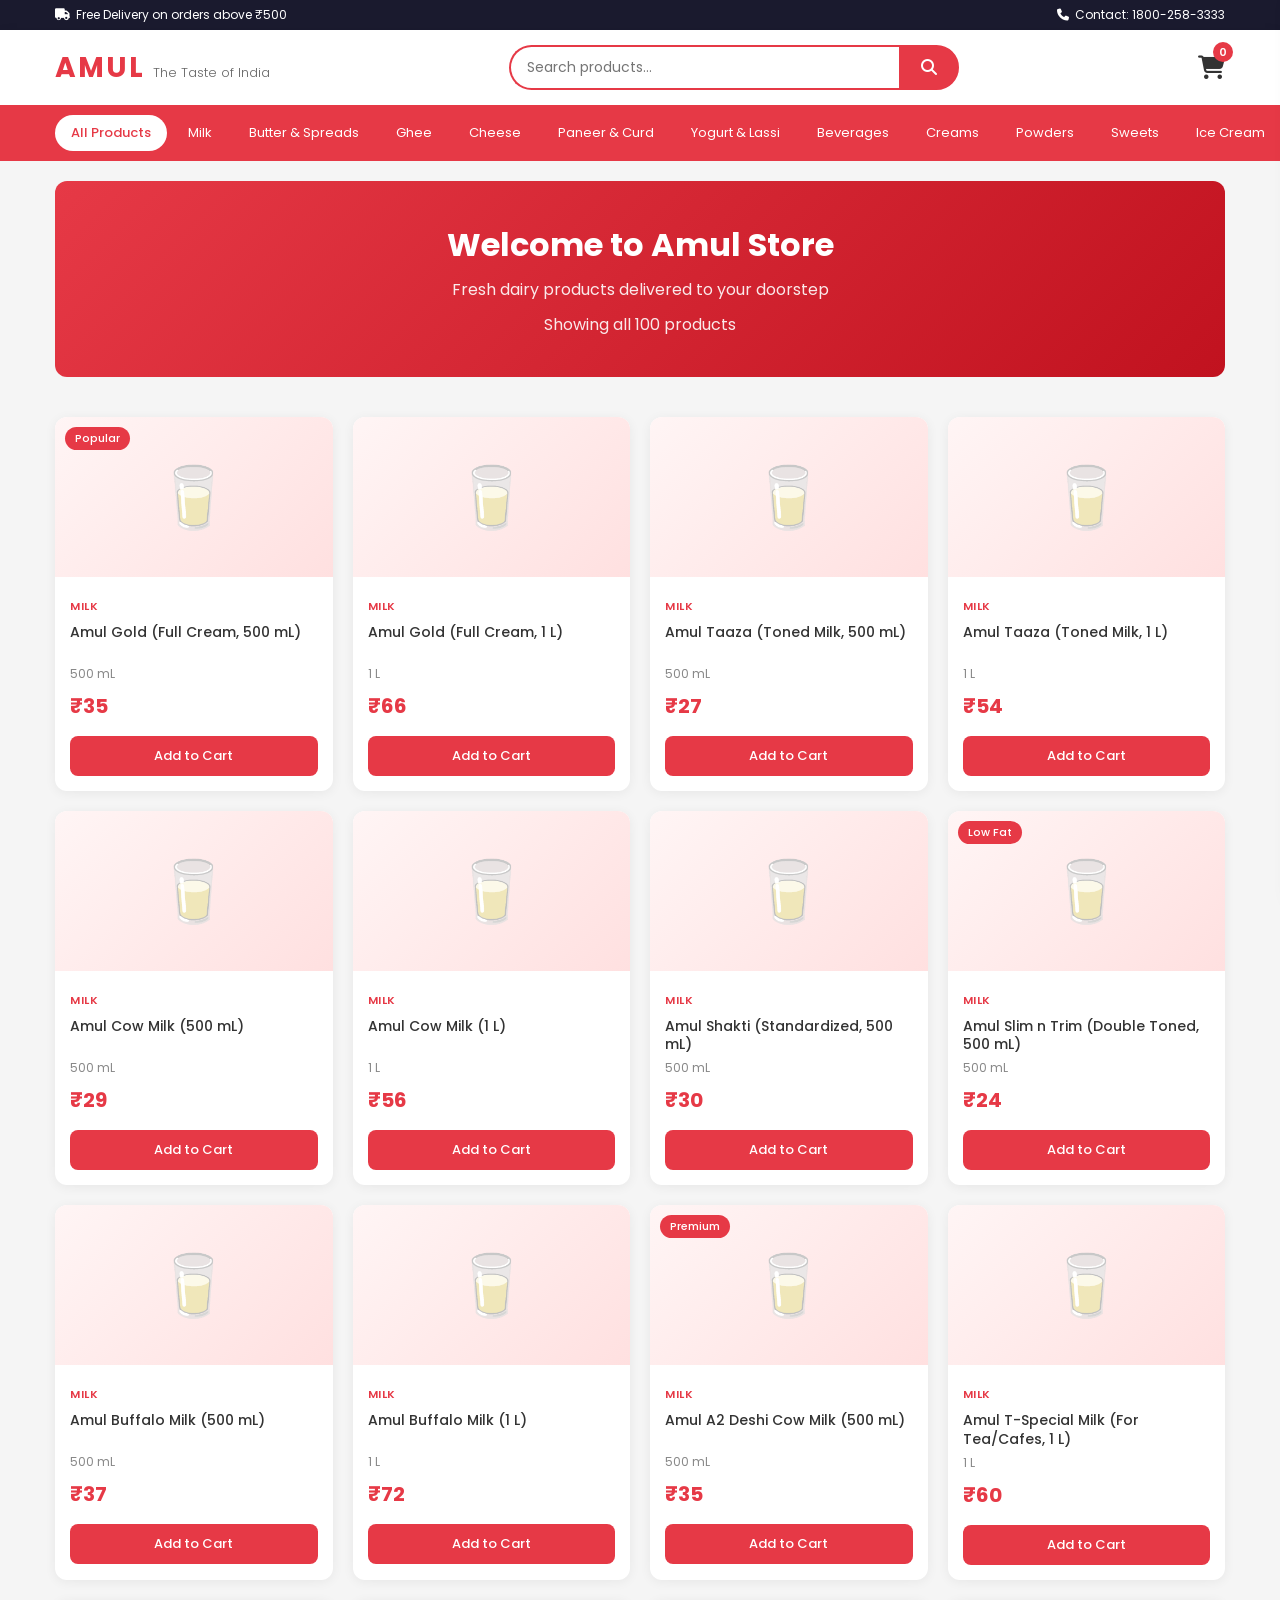
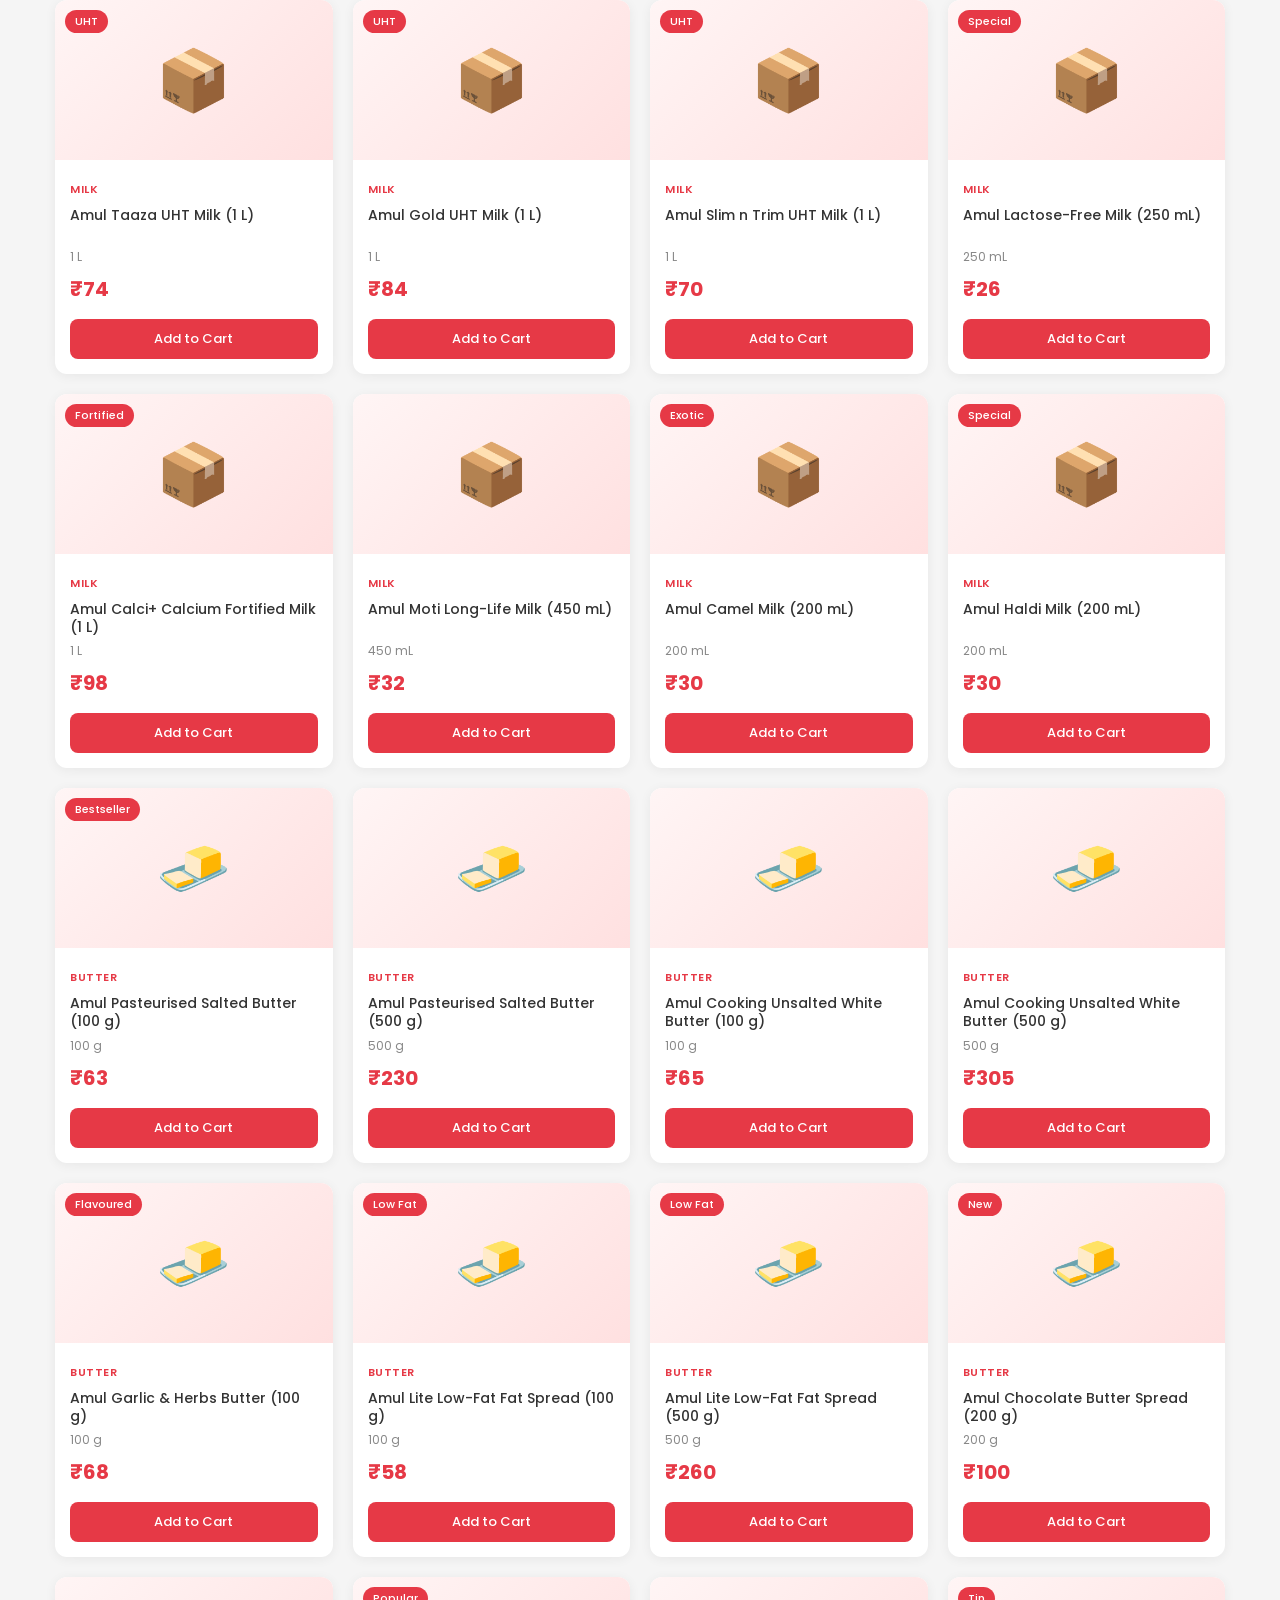
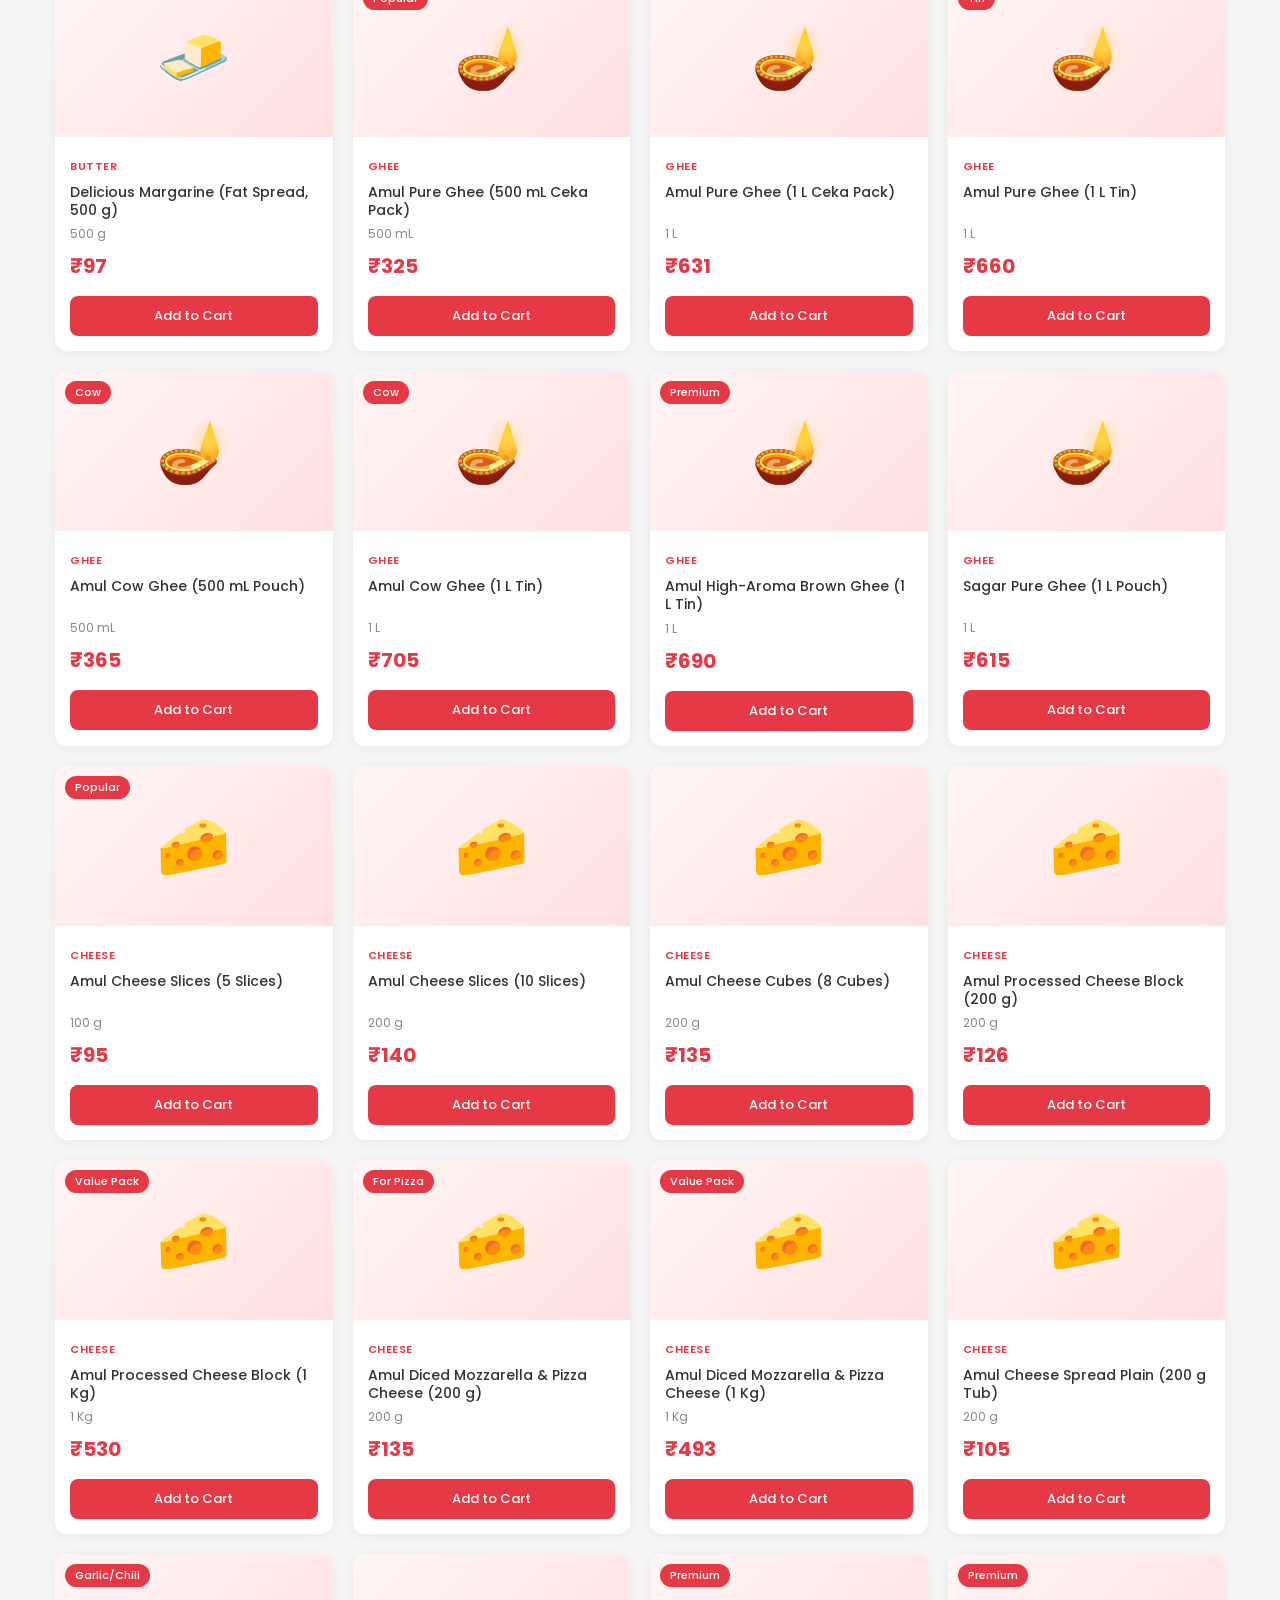
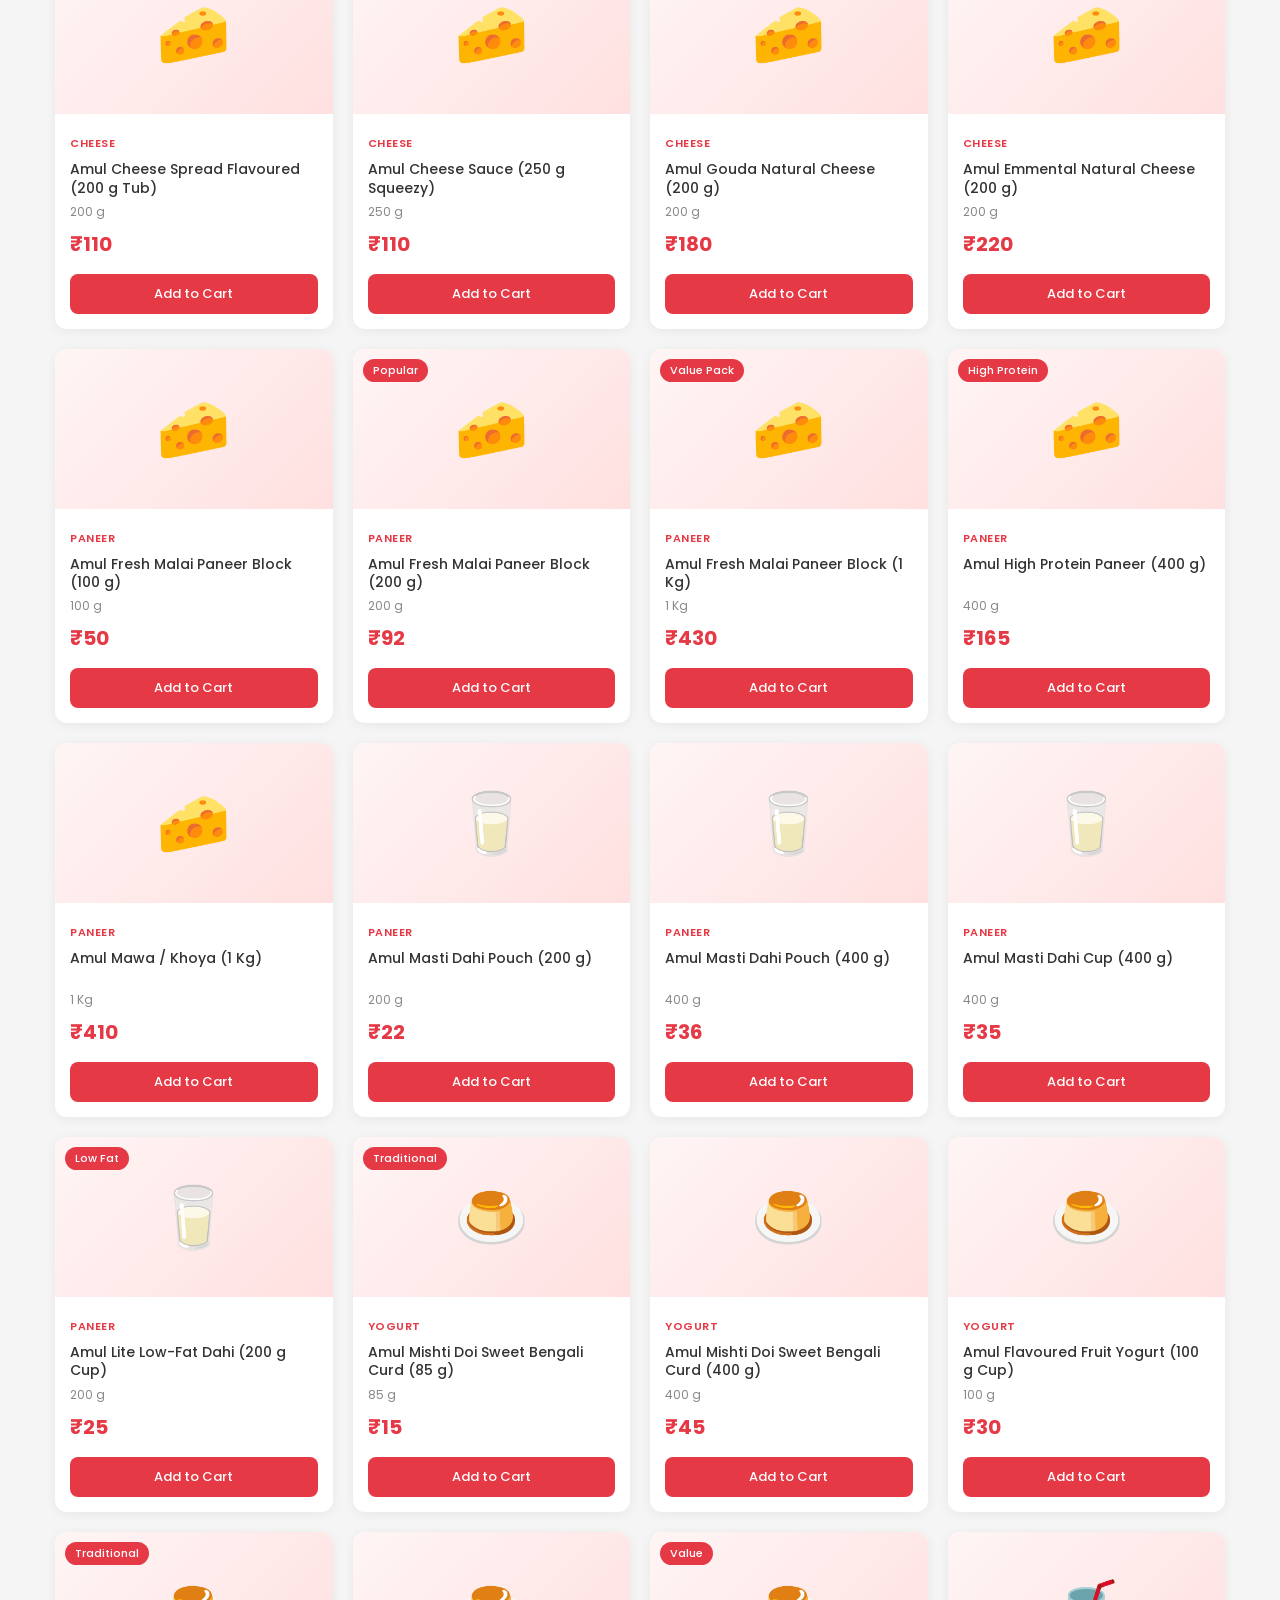
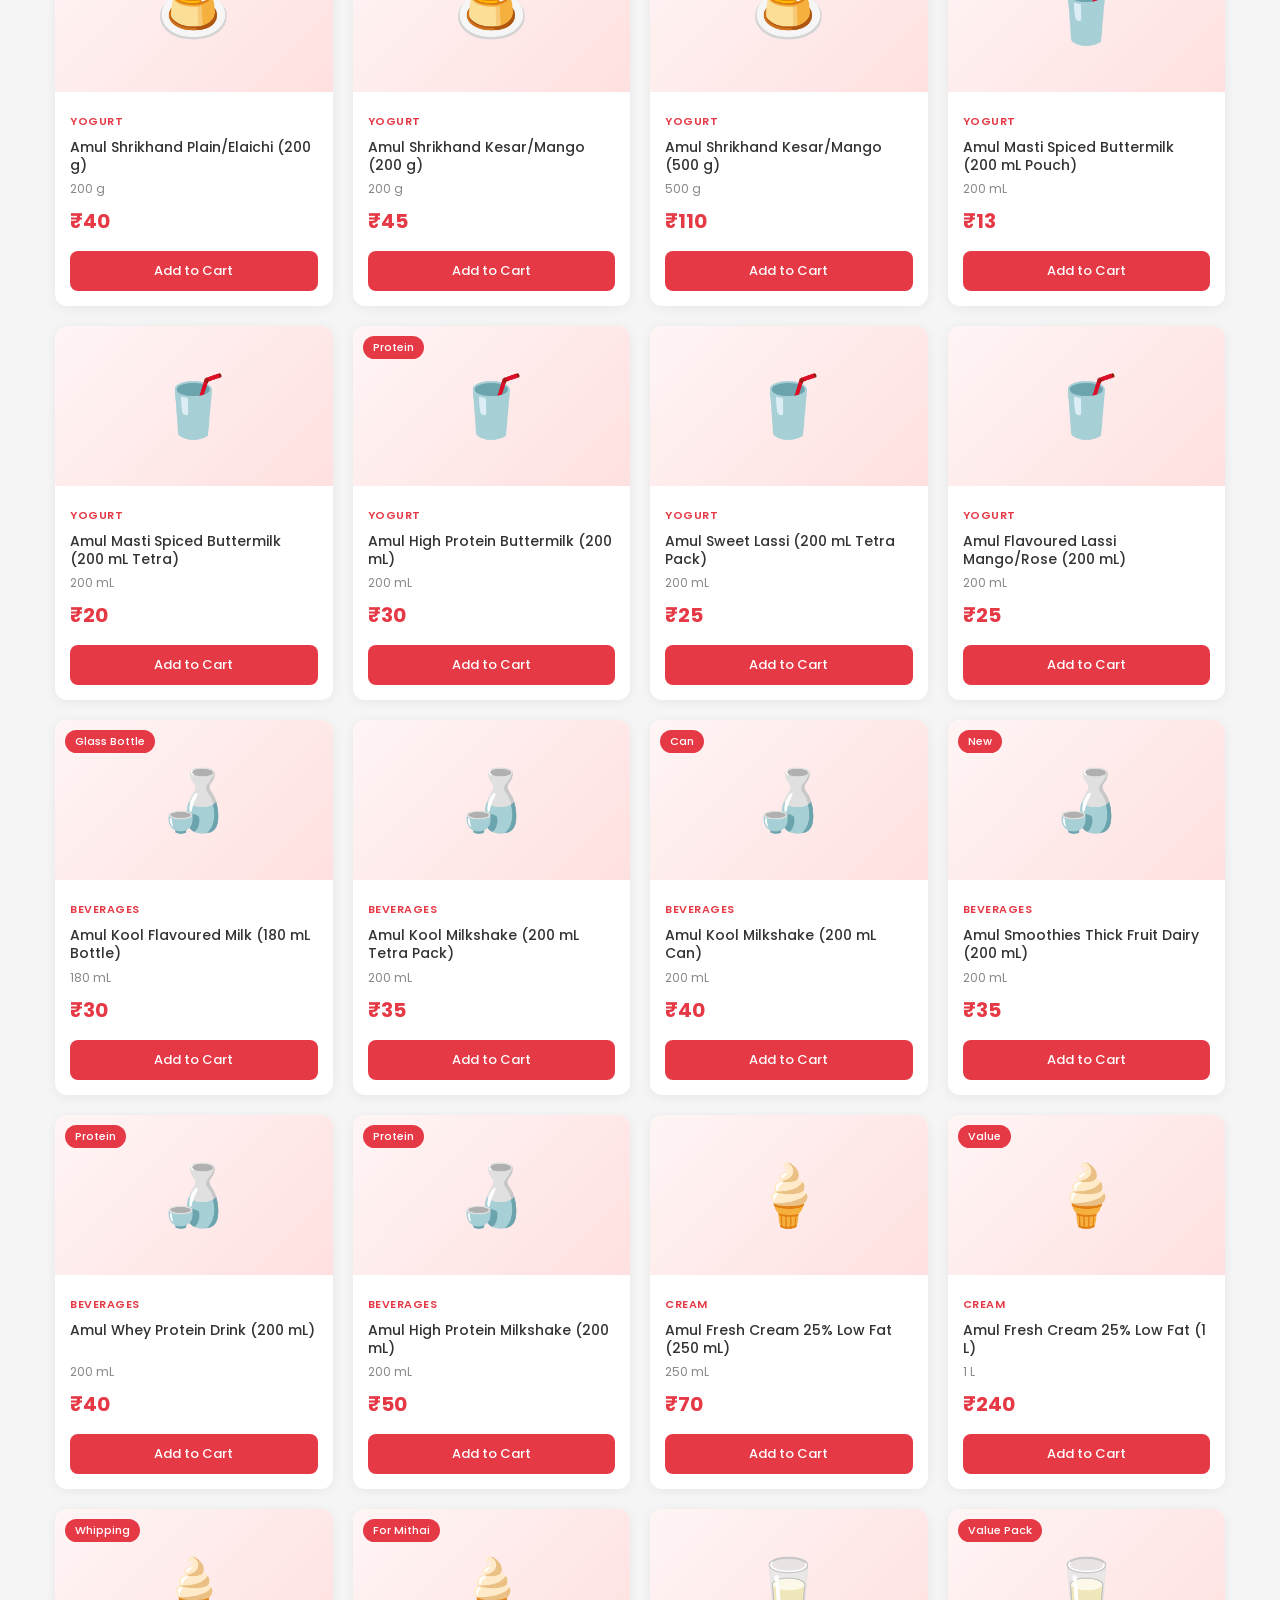
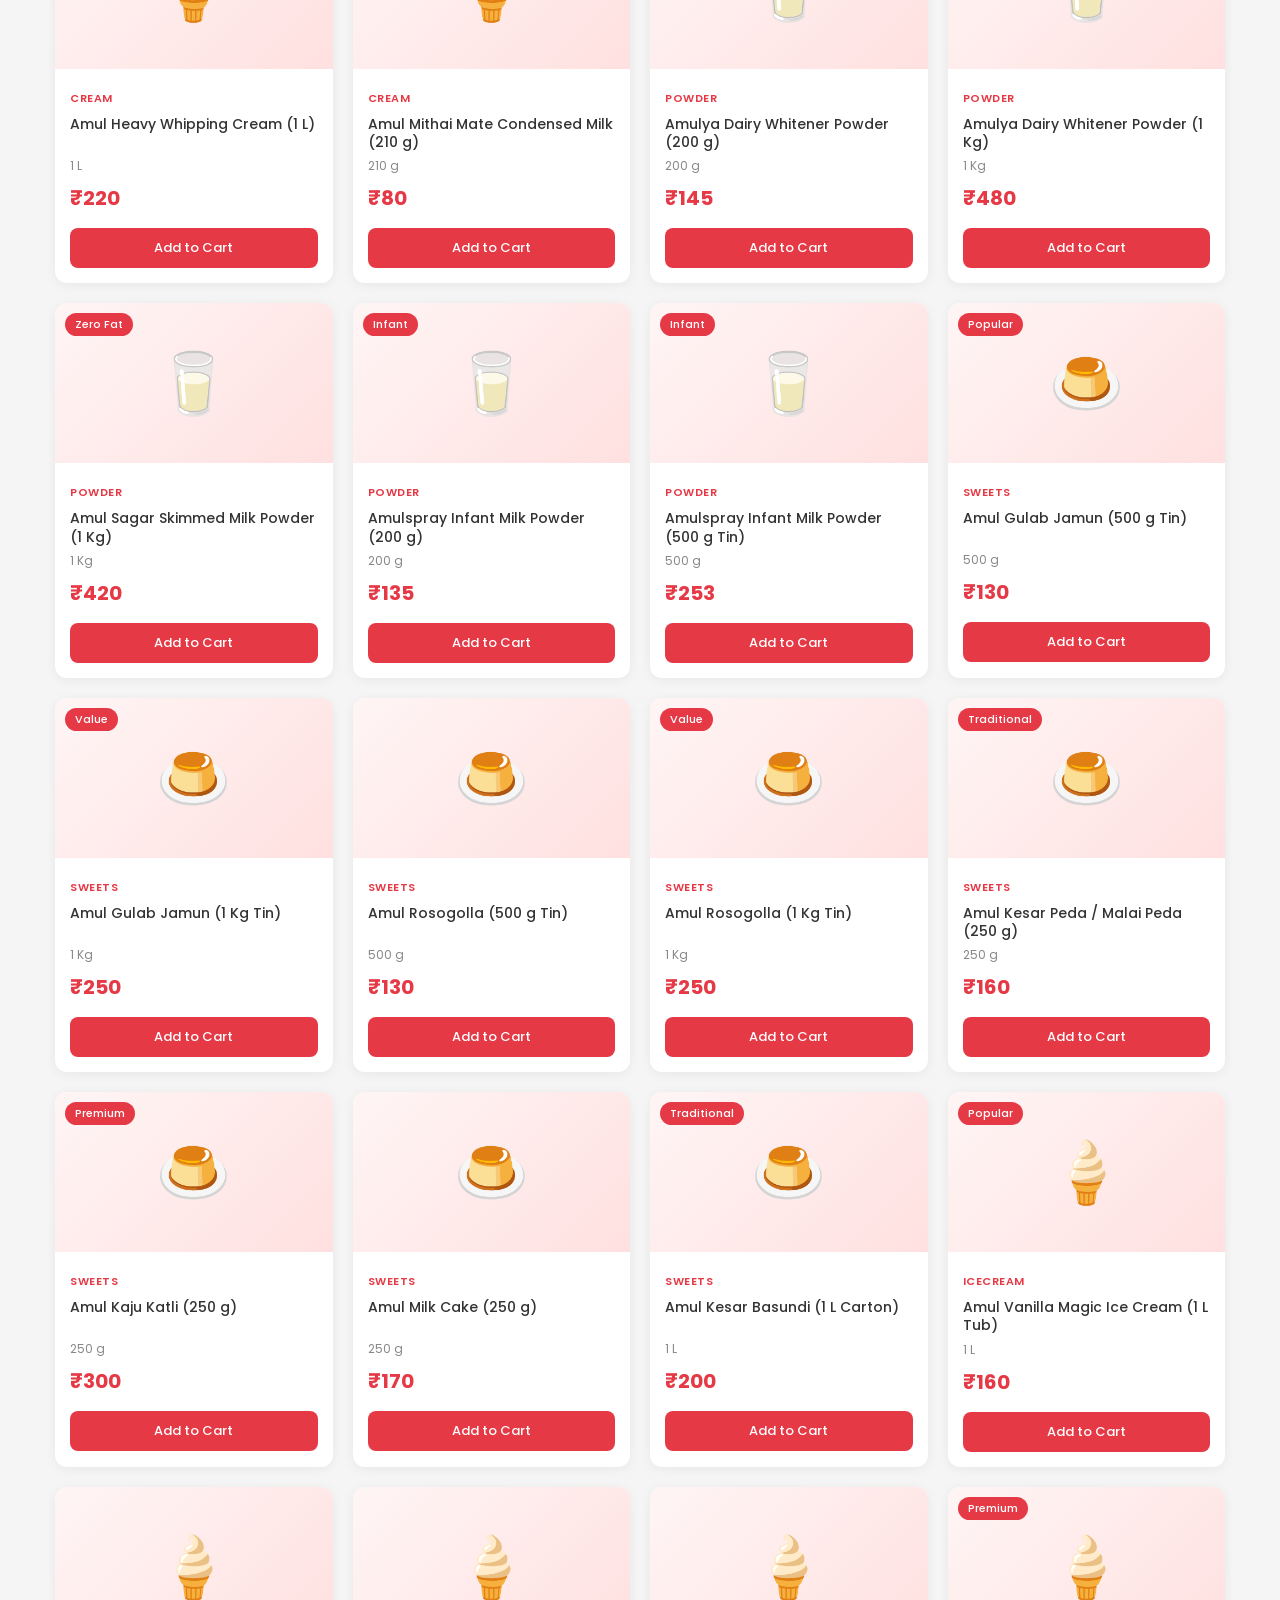
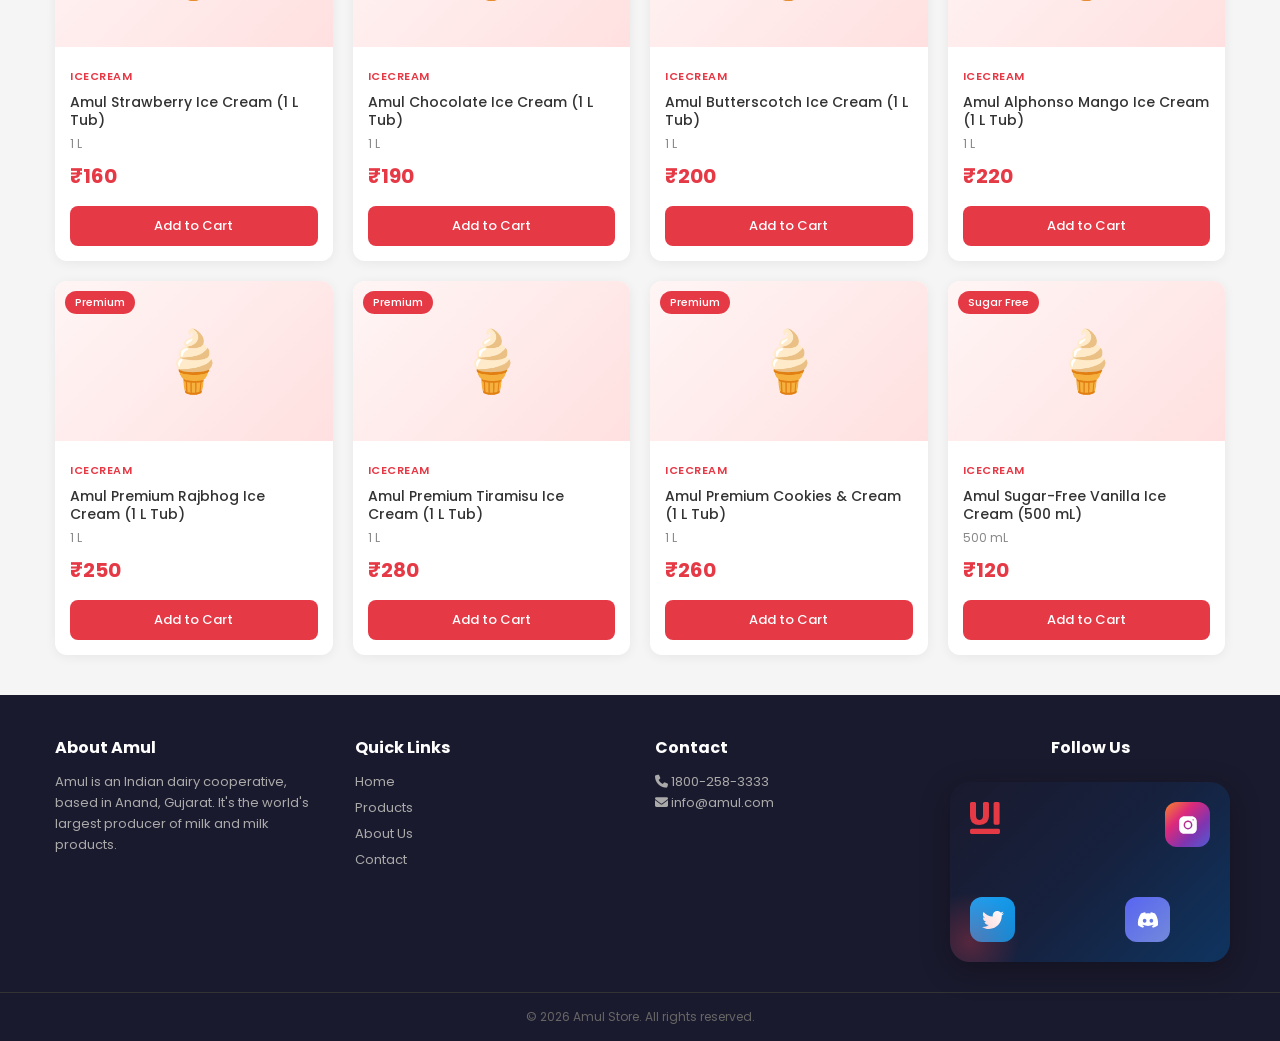
==== index.html @ ab51a496 "Amul Dairy Shop - Full e-commerce website with 100+ products, checkout, payment & animated social ca" ====
<!DOCTYPE html>
<html lang="en">
<head>
    <meta charset="UTF-8">
    <meta name="viewport" content="width=device-width, initial-scale=1.0">
    <title>Amul Store - All Products</title>
    <link rel="stylesheet" href="styles.css">
    <link href="https://fonts.googleapis.com/css2?family=Poppins:wght@300;400;500;600;700&display=swap" rel="stylesheet">
    <link rel="stylesheet" href="https://cdnjs.cloudflare.com/ajax/libs/font-awesome/6.4.0/css/all.min.css">
</head>
<body>

<header class="header">
    <div class="header-top">
        <div class="container header-top-inner">
            <span><i class="fas fa-truck"></i> Free Delivery on orders above ₹500</span>
            <span><i class="fas fa-phone"></i> Contact: 1800-258-3333</span>
        </div>
    </div>
    <div class="header-main">
        <div class="container header-main-inner">
            <div class="logo">
                <h1><span class="amul-logo">AMUL</span> <span class="tagline">The Taste of India</span></h1>
            </div>
            <div class="search-bar">
                <input type="text" id="searchInput" placeholder="Search products...">
                <button id="searchBtn"><i class="fas fa-search"></i></button>
            </div>
            <div class="cart-icon" id="cartIcon">
                <i class="fas fa-shopping-cart"></i>
                <span class="cart-count" id="cartCount">0</span>
            </div>
        </div>
    </div>
    <nav class="nav-bar">
        <div class="container nav-inner">
            <button class="nav-link active" data-category="all">All Products</button>
            <button class="nav-link" data-category="milk">Milk</button>
            <button class="nav-link" data-category="butter">Butter & Spreads</button>
            <button class="nav-link" data-category="ghee">Ghee</button>
            <button class="nav-link" data-category="cheese">Cheese</button>
            <button class="nav-link" data-category="paneer">Paneer & Curd</button>
            <button class="nav-link" data-category="yogurt">Yogurt & Lassi</button>
            <button class="nav-link" data-category="beverages">Beverages</button>
            <button class="nav-link" data-category="cream">Creams</button>
            <button class="nav-link" data-category="powder">Powders</button>
            <button class="nav-link" data-category="sweets">Sweets</button>
            <button class="nav-link" data-category="icecream">Ice Cream</button>
        </div>
    </nav>
</header>

<main class="container">
    <div class="hero-banner">
        <h2>Welcome to Amul Store</h2>
        <p>Fresh dairy products delivered to your doorstep</p>
        <p class="product-total" id="productTotal">Showing all products</p>
    </div>

    <div class="products-grid" id="productsGrid">
        <!-- Products will be injected by JS -->
    </div>
</main>

<!-- Cart Sidebar -->
<div class="cart-overlay" id="cartOverlay"></div>
<div class="cart-sidebar" id="cartSidebar">
    <div class="cart-header">
        <h3><i class="fas fa-shopping-cart"></i> Your Cart</h3>
        <button class="cart-close" id="cartClose"><i class="fas fa-times"></i></button>
    </div>
    <div class="cart-items" id="cartItems">
        <p class="empty-cart">Your cart is empty</p>
    </div>
    <div class="cart-footer" id="cartFooter">
        <div class="cart-total">
            <span>Total:</span>
            <span id="cartTotal">₹0</span>
        </div>
        <button class="checkout-btn">Proceed to Checkout</button>
    </div>
</div>

<!-- Product Modal -->
<div class="modal-overlay" id="modalOverlay">
    <div class="modal" id="productModal">
        <button class="modal-close" id="modalClose"><i class="fas fa-times"></i></button>
        <div class="modal-body">
            <div class="modal-image" id="modalImage"></div>
            <div class="modal-details">
                <span class="modal-category" id="modalCategory"></span>
                <h2 id="modalName"></h2>
                <p class="modal-size" id="modalSize"></p>
                <p class="modal-price" id="modalPrice"></p>
                <div class="quantity-control">
                    <button id="modalMinus">-</button>
                    <span id="modalQty">1</span>
                    <button id="modalPlus">+</button>
                </div>
                <button class="add-to-cart-btn" id="modalAddCart">Add to Cart</button>
            </div>
        </div>
    </div>
</div>

<footer class="footer">
    <div class="container footer-inner">
        <div class="footer-col">
            <h3>About Amul</h3>
            <p>Amul is an Indian dairy cooperative, based in Anand, Gujarat. It's the world's largest producer of milk and milk products.</p>
        </div>
        <div class="footer-col">
            <h3>Quick Links</h3>
            <a href="#">Home</a>
            <a href="#">Products</a>
            <a href="#">About Us</a>
            <a href="#">Contact</a>
        </div>
        <div class="footer-col">
            <h3>Contact</h3>
            <p><i class="fas fa-phone"></i> 1800-258-3333</p>
            <p><i class="fas fa-envelope"></i> info@amul.com</p>
        </div>
        <div class="footer-col footer-social">
            <h3>Follow Us</h3>
            <div class="card">
                <div class="background"></div>
                <div class="logo">
                    <svg xmlns="http://www.w3.org/2000/svg" viewBox="0 0 29.667 31.69" class="logo-svg">
                        <path d="M12.827,1.628A1.561,1.561,0,0,1,14.31,0h2.964a1.561,1.561,0,0,1,1.483,1.628v11.9a9.252,9.252,0,0,1-2.432,6.852q-2.432,2.409-6.963,2.409T2.4,20.452Q0,18.094,0,13.669V1.628A1.561,1.561,0,0,1,1.483,0h2.98A1.561,1.561,0,0,1,5.947,1.628V13.191a5.635,5.635,0,0,0,.85,3.451,3.153,3.153,0,0,0,2.632,1.094,3.032,3.032,0,0,0,2.582-1.076,5.836,5.836,0,0,0,.816-3.486Z" transform="translate(0 0)"></path>
                        <path d="M75.207,20.857a1.561,1.561,0,0,1-1.483,1.628h-2.98a1.561,1.561,0,0,1-1.483-1.628V1.628A1.561,1.561,0,0,1,70.743,0h2.98a1.561,1.561,0,0,1,1.483,1.628Z" transform="translate(-45.91 0)"></path>
                        <path d="M0,80.018A1.561,1.561,0,0,1,1.483,78.39h26.7a1.561,1.561,0,0,1,1.483,1.628v2.006a1.561,1.561,0,0,1-1.483,1.628H1.483A1.561,1.561,0,0,1,0,82.025Z" transform="translate(0 -51.963)"></path>
                    </svg>
                </div>
                <div class="box box1"><span class="icon"><svg viewBox="0 0 30 30" xmlns="http://www.w3.org/2000/svg" class="svg"><path d="M 9.9980469 3 C 6.1390469 3 3 6.1419531 3 10.001953 L 3 20.001953 C 3 23.860953 6.1419531 27 10.001953 27 L 20.001953 27 C 23.860953 27 27 23.858047 27 19.998047 L 27 9.9980469 C 27 6.1390469 23.858047 3 19.998047 3 L 9.9980469 3 z M 22 7 C 22.552 7 23 7.448 23 8 C 23 8.552 22.552 9 22 9 C 21.448 9 21 8.552 21 8 C 21 7.448 21.448 7 22 7 z M 15 9 C 18.309 9 21 11.691 21 15 C 21 18.309 18.309 21 15 21 C 11.691 21 9 18.309 9 15 C 9 11.691 11.691 9 15 9 z M 15 11 A 4 4 0 0 0 11 15 A 4 4 0 0 0 15 19 A 4 4 0 0 0 19 15 A 4 4 0 0 0 15 11 z"></path></svg></span></div>
                <div class="box box2"><span class="icon"><svg viewBox="0 0 512 512" xmlns="http://www.w3.org/2000/svg" class="svg"><path d="M459.37 151.716c.325 4.548.325 9.097.325 13.645 0 138.72-105.583 298.558-298.558 298.558-59.452 0-114.68-17.219-161.137-47.106 8.447.974 16.568 1.299 25.34 1.299 49.055 0 94.213-16.568 130.274-44.832-46.132-.975-84.792-31.188-98.112-72.772 6.498.974 12.995 1.624 19.818 1.624 9.421 0 18.843-1.3 27.614-3.573-48.081-9.747-84.143-51.98-84.143-102.985v-1.299c13.969 7.797 30.214 12.67 47.431 13.319-28.264-18.843-46.781-51.005-46.781-87.391 0-19.492 5.197-37.36 14.294-52.954 51.655 63.675 129.3 105.258 216.365 109.807-1.624-7.797-2.599-15.918-2.599-24.04 0-57.828 46.782-104.934 104.934-104.934 30.213 0 57.502 12.67 76.67 33.137 23.715-4.548 46.456-13.32 66.599-25.34-7.798 24.366-24.366 44.833-46.132 57.827 21.117-2.273 41.584-8.122 60.426-16.243-14.292 20.791-32.161 39.308-52.628 54.253z"></path></svg></span></div>
                <div class="box box3"><span class="icon"><svg viewBox="0 0 640 512" xmlns="http://www.w3.org/2000/svg" class="svg"><path d="M524.531,69.836a1.5,1.5,0,0,0-.764-.7A485.065,485.065,0,0,0,404.081,32.03a1.816,1.816,0,0,0-1.923.91,337.461,337.461,0,0,0-14.9,30.6,447.848,447.848,0,0,0-134.426,0,309.541,309.541,0,0,0-15.135-30.6,1.89,1.89,0,0,0-1.924-.91A483.689,483.689,0,0,0,116.085,69.137a1.712,1.712,0,0,0-.788.676C39.068,183.651,18.186,294.69,28.43,404.354a2.016,2.016,0,0,0,.765,1.375A487.666,487.666,0,0,0,176.02,479.918a1.9,1.9,0,0,0,2.063-.676A348.2,348.2,0,0,0,208.12,430.4a1.86,1.86,0,0,0-1.019-2.588,321.173,321.173,0,0,1-45.868-21.853,1.885,1.885,0,0,1-.185-3.126c3.082-2.309,6.166-4.711,9.109-7.137a1.819,1.819,0,0,1,1.9-.256c96.229,43.917,200.41,43.917,295.5,0a1.812,1.812,0,0,1,1.924.233c2.944,2.426,6.027,4.851,9.132,7.16a1.884,1.884,0,0,1-.162,3.126,301.407,301.407,0,0,1-45.89,21.83,1.875,1.875,0,0,0-1,2.611,391.055,391.055,0,0,0,30.014,48.815,1.864,1.864,0,0,0,2.063.7A486.048,486.048,0,0,0,610.7,405.729a1.882,1.882,0,0,0,.765-1.352C623.729,277.594,590.933,167.465,524.531,69.836ZM222.491,337.58c-28.972,0-52.844-26.587-52.844-59.239S193.056,219.1,222.491,219.1c29.665,0,53.306,26.82,52.843,59.239C275.334,310.993,251.924,337.58,222.491,337.58Zm195.38,0c-28.971,0-52.843-26.587-52.843-59.239S388.437,219.1,417.871,219.1c29.667,0,53.307,26.82,52.844,59.239C470.715,310.993,447.538,337.58,417.871,337.58Z"></path></svg></span></div>
                <div class="box box4"></div>
            </div>
        </div>
    </div>
    <div class="footer-bottom">
        <p>&copy; 2026 Amul Store. All rights reserved.</p>
    </div>
</footer>

<script src="script.js"></script>
</body>
</html>
---- styles.css ----
* {
    margin: 0;
    padding: 0;
    box-sizing: border-box;
}

body {
    font-family: 'Poppins', sans-serif;
    background: #f5f5f5;
    color: #333;
}

.container {
    max-width: 1200px;
    margin: 0 auto;
    padding: 0 15px;
}

/* Header */
.header-top {
    background: #1a1a2e;
    color: #fff;
    font-size: 12px;
    padding: 6px 0;
}
.header-top-inner {
    display: flex;
    justify-content: space-between;
}
.header-top span {
    display: flex;
    align-items: center;
    gap: 6px;
}

.header-main {
    background: #fff;
    padding: 15px 0;
    box-shadow: 0 2px 10px rgba(0,0,0,0.08);
}
.header-main-inner {
    display: flex;
    align-items: center;
    justify-content: space-between;
    gap: 20px;
}

.logo h1 {
    font-size: 28px;
    display: flex;
    align-items: baseline;
    gap: 8px;
}
.amul-logo {
    color: #e63946;
    font-weight: 700;
    letter-spacing: 2px;
}
.tagline {
    font-size: 13px;
    color: #666;
    font-weight: 300;
}

.search-bar {
    display: flex;
    flex: 1;
    max-width: 450px;
}
.search-bar input {
    flex: 1;
    padding: 10px 16px;
    border: 2px solid #e63946;
    border-right: none;
    border-radius: 25px 0 0 25px;
    font-size: 14px;
    outline: none;
    font-family: 'Poppins', sans-serif;
}
.search-bar button {
    padding: 10px 20px;
    background: #e63946;
    color: #fff;
    border: 2px solid #e63946;
    border-radius: 0 25px 25px 0;
    cursor: pointer;
    font-size: 16px;
}

.cart-icon {
    position: relative;
    font-size: 24px;
    cursor: pointer;
    color: #333;
    transition: color 0.3s;
}
.cart-icon:hover { color: #e63946; }
.cart-count {
    position: absolute;
    top: -8px;
    right: -8px;
    background: #e63946;
    color: #fff;
    font-size: 11px;
    width: 20px;
    height: 20px;
    border-radius: 50%;
    display: flex;
    align-items: center;
    justify-content: center;
    font-weight: 600;
}

/* Nav */
.nav-bar {
    background: #e63946;
    padding: 10px 0;
    overflow-x: auto;
}
.nav-inner {
    display: flex;
    gap: 5px;
}
.nav-link {
    background: transparent;
    color: #fff;
    border: none;
    padding: 8px 16px;
    border-radius: 20px;
    cursor: pointer;
    font-size: 13px;
    font-family: 'Poppins', sans-serif;
    white-space: nowrap;
    transition: all 0.3s;
}
.nav-link:hover, .nav-link.active {
    background: #fff;
    color: #e63946;
    font-weight: 500;
}

/* Hero */
.hero-banner {
    background: linear-gradient(135deg, #e63946 0%, #c1121f 100%);
    color: #fff;
    text-align: center;
    padding: 40px 20px;
    border-radius: 12px;
    margin: 20px 0;
}
.hero-banner h2 { font-size: 32px; margin-bottom: 8px; }
.hero-banner p { font-size: 16px; opacity: 0.9; }
.product-total { margin-top: 10px; font-size: 13px; opacity: 0.7; }

/* Products Grid */
.products-grid {
    display: grid;
    grid-template-columns: repeat(auto-fill, minmax(220px, 1fr));
    gap: 20px;
    padding: 20px 0 40px;
}

.product-card {
    background: #fff;
    border-radius: 12px;
    overflow: hidden;
    box-shadow: 0 2px 12px rgba(0,0,0,0.06);
    transition: transform 0.3s, box-shadow 0.3s;
    cursor: pointer;
    position: relative;
}
.product-card:hover {
    transform: translateY(-5px);
    box-shadow: 0 8px 25px rgba(0,0,0,0.12);
}

.product-badge {
    position: absolute;
    top: 10px;
    left: 10px;
    background: #e63946;
    color: #fff;
    padding: 3px 10px;
    border-radius: 12px;
    font-size: 11px;
    font-weight: 500;
    z-index: 1;
}

.product-image {
    height: 160px;
    display: flex;
    align-items: center;
    justify-content: center;
    font-size: 60px;
    background: linear-gradient(135deg, #fff5f5, #ffe0e0);
}

.product-info {
    padding: 15px;
}
.product-category-tag {
    font-size: 11px;
    color: #e63946;
    text-transform: uppercase;
    font-weight: 600;
    letter-spacing: 0.5px;
}
.product-name {
    font-size: 14px;
    font-weight: 500;
    margin: 6px 0;
    line-height: 1.3;
    min-height: 36px;
}
.product-size {
    font-size: 12px;
    color: #888;
}
.product-price {
    font-size: 20px;
    font-weight: 700;
    color: #e63946;
    margin-top: 8px;
}
.product-mrp {
    font-size: 12px;
    color: #999;
    text-decoration: line-through;
    margin-left: 6px;
}

.product-actions {
    padding: 0 15px 15px;
    display: flex;
    gap: 8px;
}

.add-btn {
    flex: 1;
    background: #e63946;
    color: #fff;
    border: none;
    padding: 10px;
    border-radius: 8px;
    cursor: pointer;
    font-size: 13px;
    font-weight: 500;
    font-family: 'Poppins', sans-serif;
    transition: background 0.3s;
}
.add-btn:hover { background: #c1121f; }
.add-btn.added {
    background: #2d6a4f;
}

/* Cart Sidebar */
.cart-overlay {
    position: fixed;
    top: 0;
    left: 0;
    width: 100%;
    height: 100%;
    background: rgba(0,0,0,0.5);
    z-index: 998;
    display: none;
}
.cart-overlay.open { display: block; }

.cart-sidebar {
    position: fixed;
    top: 0;
    right: -400px;
    width: 380px;
    max-width: 90vw;
    height: 100%;
    background: #fff;
    z-index: 999;
    display: flex;
    flex-direction: column;
    transition: right 0.3s ease;
    box-shadow: -5px 0 20px rgba(0,0,0,0.15);
}
.cart-sidebar.open { right: 0; }

.cart-header {
    background: #e63946;
    color: #fff;
    padding: 18px 20px;
    display: flex;
    justify-content: space-between;
    align-items: center;
}
.cart-header h3 { font-size: 18px; display: flex; align-items: center; gap: 10px; }
.cart-close {
    background: none;
    border: none;
    color: #fff;
    font-size: 20px;
    cursor: pointer;
}

.cart-items {
    flex: 1;
    overflow-y: auto;
    padding: 15px;
}
.empty-cart {
    text-align: center;
    color: #999;
    padding: 40px 0;
    font-size: 14px;
}

.cart-item {
    display: flex;
    gap: 12px;
    padding: 12px 0;
    border-bottom: 1px solid #eee;
    align-items: center;
}
.cart-item-icon {
    width: 50px;
    height: 50px;
    background: #fff5f5;
    border-radius: 8px;
    display: flex;
    align-items: center;
    justify-content: center;
    font-size: 24px;
    flex-shrink: 0;
}
.cart-item-details { flex: 1; }
.cart-item-name { font-size: 13px; font-weight: 500; }
.cart-item-price { font-size: 14px; color: #e63946; font-weight: 600; }
.cart-item-qty {
    display: flex;
    align-items: center;
    gap: 8px;
    margin-top: 4px;
}
.cart-item-qty button {
    width: 26px;
    height: 26px;
    border: 1px solid #ddd;
    background: #fff;
    border-radius: 4px;
    cursor: pointer;
    font-size: 14px;
    display: flex;
    align-items: center;
    justify-content: center;
}
.cart-item-qty span { font-size: 14px; font-weight: 500; min-width: 20px; text-align: center; }
.cart-item-remove {
    background: none;
    border: none;
    color: #999;
    cursor: pointer;
    font-size: 16px;
    padding: 5px;
}
.cart-item-remove:hover { color: #e63946; }

.cart-footer {
    border-top: 2px solid #eee;
    padding: 15px 20px;
}
.cart-total {
    display: flex;
    justify-content: space-between;
    font-size: 18px;
    font-weight: 700;
    margin-bottom: 12px;
}
.checkout-btn {
    width: 100%;
    background: #2d6a4f;
    color: #fff;
    border: none;
    padding: 14px;
    border-radius: 10px;
    font-size: 16px;
    font-weight: 600;
    cursor: pointer;
    font-family: 'Poppins', sans-serif;
    transition: background 0.3s;
}
.checkout-btn:hover { background: #1b4332; }

/* Modal */
.modal-overlay {
    position: fixed;
    top: 0;
    left: 0;
    width: 100%;
    height: 100%;
    background: rgba(0,0,0,0.6);
    z-index: 1000;
    display: none;
    align-items: center;
    justify-content: center;
}
.modal-overlay.open { display: flex; }

.modal {
    background: #fff;
    border-radius: 16px;
    width: 90%;
    max-width: 600px;
    max-height: 85vh;
    overflow-y: auto;
    position: relative;
    animation: modalIn 0.3s ease;
}
@keyframes modalIn {
    from { transform: scale(0.9); opacity: 0; }
    to { transform: scale(1); opacity: 1; }
}

.modal-close {
    position: absolute;
    top: 12px;
    right: 15px;
    background: none;
    border: none;
    font-size: 22px;
    cursor: pointer;
    color: #666;
    z-index: 1;
}
.modal-close:hover { color: #e63946; }

.modal-body { display: flex; flex-direction: column; }
.modal-image {
    height: 200px;
    display: flex;
    align-items: center;
    justify-content: center;
    font-size: 80px;
    background: linear-gradient(135deg, #fff5f5, #ffe0e0);
    border-radius: 16px 16px 0 0;
}
.modal-details { padding: 25px; }
.modal-category {
    font-size: 12px;
    color: #e63946;
    text-transform: uppercase;
    font-weight: 600;
    letter-spacing: 1px;
}
.modal-details h2 {
    font-size: 22px;
    margin: 8px 0;
}
.modal-size { color: #666; font-size: 14px; }
.modal-price {
    font-size: 28px;
    font-weight: 700;
    color: #e63946;
    margin: 15px 0;
}

.quantity-control {
    display: flex;
    align-items: center;
    gap: 20px;
    margin-bottom: 20px;
}
.quantity-control button {
    width: 36px;
    height: 36px;
    border: 2px solid #e63946;
    background: #fff;
    color: #e63946;
    border-radius: 8px;
    font-size: 18px;
    cursor: pointer;
    font-weight: 600;
}
.quantity-control button:hover { background: #e63946; color: #fff; }
.quantity-control span {
    font-size: 20px;
    font-weight: 600;
    min-width: 30px;
    text-align: center;
}

.modal-add-cart {
    width: 100%;
    background: #e63946;
    color: #fff;
    border: none;
    padding: 14px;
    border-radius: 10px;
    font-size: 16px;
    font-weight: 600;
    cursor: pointer;
    font-family: 'Poppins', sans-serif;
    transition: background 0.3s;
}
.modal-add-cart:hover { background: #c1121f; }

/* Footer */
.footer {
    background: #1a1a2e;
    color: #fff;
    padding-top: 40px;
}
.footer-inner {
    display: grid;
    grid-template-columns: repeat(auto-fit, minmax(200px, 1fr));
    gap: 30px;
    padding-bottom: 30px;
}
.footer-col h3 { margin-bottom: 12px; font-size: 16px; }
.footer-col p { font-size: 13px; color: #aaa; line-height: 1.6; }
.footer-col a {
    display: block;
    color: #aaa;
    text-decoration: none;
    font-size: 13px;
    margin-bottom: 6px;
}
.footer-col a:hover { color: #e63946; }
.footer-bottom {
    text-align: center;
    padding: 15px;
    border-top: 1px solid #333;
    font-size: 12px;
    color: #666;
}

/* No Results */
.no-results {
    grid-column: 1 / -1;
    text-align: center;
    padding: 60px 20px;
    color: #999;
}
.no-results i { font-size: 48px; margin-bottom: 15px; color: #ddd; display: block; }
.no-results p { font-size: 18px; }

/* Responsive */
@media (max-width: 768px) {
    .header-main-inner { flex-wrap: wrap; justify-content: center; }
    .search-bar { max-width: 100%; order: 3; width: 100%; }
    .logo h1 { font-size: 22px; }
    .products-grid { grid-template-columns: repeat(auto-fill, minmax(160px, 1fr)); gap: 12px; }
    .product-image { height: 120px; font-size: 45px; }
    .nav-link { font-size: 12px; padding: 6px 12px; }
    .hero-banner h2 { font-size: 24px; }
}

/* ═══════════════════ CHECKOUT PAGE ═══════════════════ */
.logo-link { text-decoration: none; }

.checkout-steps {
    display: flex;
    align-items: center;
    gap: 5px;
}
.step {
    display: flex;
    align-items: center;
    gap: 5px;
    font-size: 12px;
    color: #999;
    font-weight: 500;
    white-space: nowrap;
}
.step.active { color: #fff; }
.step-line {
    width: 30px;
    height: 2px;
    background: #555;
}
.step-line.active { background: #fff; }

.back-to-shop {
    color: #fff;
    text-decoration: none;
    font-size: 13px;
    display: flex;
    align-items: center;
    gap: 6px;
    opacity: 0.9;
}
.back-to-shop:hover { opacity: 1; }

.checkout-page { padding: 25px 15px 50px; }

.checkout-grid {
    display: grid;
    grid-template-columns: 1fr 380px;
    gap: 30px;
    align-items: start;
}

.checkout-form-wrap {
    background: #fff;
    border-radius: 14px;
    padding: 30px;
    box-shadow: 0 2px 15px rgba(0,0,0,0.06);
}
.checkout-form-wrap h2 {
    font-size: 20px;
    margin-bottom: 20px;
    display: flex;
    align-items: center;
    gap: 10px;
    color: #1a1a2e;
}
.checkout-form-wrap h2 i { color: #e63946; }
.section-gap { margin-top: 30px; }

.form-row { display: grid; grid-template-columns: 1fr 1fr; gap: 15px; }
.form-group { margin-bottom: 15px; }
.form-group label {
    display: block;
    font-size: 13px;
    font-weight: 500;
    margin-bottom: 5px;
    color: #444;
}
.form-group input, .form-group select, .form-group textarea {
    width: 100%;
    padding: 11px 14px;
    border: 2px solid #e0e0e0;
    border-radius: 10px;
    font-size: 14px;
    font-family: 'Poppins', sans-serif;
    transition: border-color 0.3s;
    outline: none;
}
.form-group input:focus, .form-group select:focus, .form-group textarea:focus {
    border-color: #e63946;
}
.form-group input:disabled {
    background: #f5f5f5;
    color: #888;
}

.checkbox-label {
    display: flex !important;
    align-items: center;
    gap: 8px;
    cursor: pointer;
}
.checkbox-label input { width: auto; }

/* Delivery Slots */
.delivery-slots {
    display: grid;
    grid-template-columns: repeat(auto-fill, minmax(180px, 1fr));
    gap: 12px;
}
.slot-card {
    display: block;
    cursor: pointer;
}
.slot-card input { display: none; }
.slot-info {
    display: flex;
    align-items: center;
    gap: 12px;
    padding: 14px;
    border: 2px solid #e0e0e0;
    border-radius: 12px;
    transition: all 0.3s;
}
.slot-info i { font-size: 22px; color: #e63946; }
.slot-info strong { display: block; font-size: 14px; }
.slot-info span { font-size: 12px; color: #888; }
.slot-badge {
    background: #e63946;
    color: #fff;
    font-size: 9px;
    padding: 2px 6px;
    border-radius: 4px;
    font-weight: 600;
    margin-left: 4px;
}
.slot-card input:checked + .slot-info {
    border-color: #e63946;
    background: #fff5f5;
}

/* Date Options */
.date-options {
    display: flex;
    gap: 10px;
    overflow-x: auto;
    padding-bottom: 5px;
}
.date-card {
    flex-shrink: 0;
    cursor: pointer;
}
.date-card input { display: none; }
.date-card span {
    display: block;
    padding: 10px 18px;
    border: 2px solid #e0e0e0;
    border-radius: 10px;
    font-size: 13px;
    font-weight: 500;
    transition: all 0.3s;
    white-space: nowrap;
}
.date-card input:checked + span,
.date-card.selected span {
    border-color: #e63946;
    background: #e63946;
    color: #fff;
}

/* Payment Methods */
.payment-methods {
    display: flex;
    flex-direction: column;
    gap: 10px;
    margin-bottom: 20px;
}
.payment-card {
    display: flex;
    align-items: center;
    gap: 15px;
    padding: 14px 18px;
    border: 2px solid #e0e0e0;
    border-radius: 12px;
    cursor: pointer;
    transition: all 0.3s;
}
.payment-card input { display: none; }
.payment-card.active {
    border-color: #e63946;
    background: #fff5f5;
}
.payment-icon {
    width: 44px;
    height: 44px;
    background: #f5f5f5;
    border-radius: 10px;
    display: flex;
    align-items: center;
    justify-content: center;
    font-size: 20px;
    color: #e63946;
    flex-shrink: 0;
}
.payment-card strong { display: block; font-size: 14px; }
.payment-card span { font-size: 12px; color: #888; }

.payment-form {
    background: #fafafa;
    padding: 20px;
    border-radius: 12px;
    margin-bottom: 15px;
}
.card-input-wrap {
    position: relative;
}
.card-brands {
    position: absolute;
    right: 12px;
    top: 50%;
    transform: translateY(-50%);
    display: flex;
    gap: 6px;
    font-size: 20px;
    color: #aaa;
}

.bank-grid {
    display: grid;
    grid-template-columns: repeat(4, 1fr);
    gap: 10px;
}
.bank-option {
    cursor: pointer;
}
.bank-option input { display: none; }
.bank-option span {
    display: block;
    text-align: center;
    padding: 12px;
    border: 2px solid #e0e0e0;
    border-radius: 10px;
    font-size: 13px;
    font-weight: 500;
    transition: all 0.3s;
}
.bank-option input:checked + span {
    border-color: #e63946;
    background: #e63946;
    color: #fff;
}

.wallet-options {
    display: grid;
    grid-template-columns: repeat(2, 1fr);
    gap: 10px;
}
.wallet-option { cursor: pointer; }
.wallet-option input { display: none; }
.wallet-option span {
    display: block;
    text-align: center;
    padding: 14px;
    border: 2px solid #e0e0e0;
    border-radius: 10px;
    font-size: 13px;
    font-weight: 500;
    transition: all 0.3s;
}
.wallet-option input:checked + span {
    border-color: #e63946;
    background: #e63946;
    color: #fff;
}

.cod-info {
    display: flex;
    gap: 12px;
    align-items: flex-start;
    background: #fff8e1;
    padding: 16px;
    border-radius: 10px;
    border: 1px solid #ffe082;
}
.cod-info i { color: #f57f17; font-size: 20px; margin-top: 2px; }
.cod-info p { font-size: 13px; color: #555; line-height: 1.5; }

.upi-note {
    font-size: 12px;
    color: #888;
    margin-top: 8px;
}
.upi-note i { margin-right: 4px; }

.secure-badge {
    text-align: center;
    padding: 12px;
    background: #f0fdf4;
    border-radius: 10px;
    font-size: 13px;
    color: #2d6a4f;
    margin: 15px 0;
}
.secure-badge i { margin-right: 6px; }

.payment-actions {
    display: flex;
    gap: 12px;
}
.back-btn {
    padding: 14px 24px;
    border: 2px solid #ddd;
    background: #fff;
    border-radius: 10px;
    font-size: 14px;
    font-weight: 500;
    cursor: pointer;
    font-family: 'Poppins', sans-serif;
    transition: all 0.3s;
}
.back-btn:hover { border-color: #e63946; color: #e63946; }
.continue-btn {
    flex: 1;
    padding: 14px 24px;
    background: #e63946;
    color: #fff;
    border: none;
    border-radius: 10px;
    font-size: 15px;
    font-weight: 600;
    cursor: pointer;
    font-family: 'Poppins', sans-serif;
    display: flex;
    align-items: center;
    justify-content: center;
    gap: 8px;
    transition: background 0.3s;
}
.continue-btn:hover { background: #c1121f; }

/* Order Summary Sidebar */
.order-summary-sidebar {
    background: #fff;
    border-radius: 14px;
    padding: 25px;
    box-shadow: 0 2px 15px rgba(0,0,0,0.06);
    position: sticky;
    top: 20px;
}
.order-summary-sidebar h3 {
    font-size: 18px;
    margin-bottom: 15px;
    padding-bottom: 12px;
    border-bottom: 1px solid #eee;
}

.summary-items {
    max-height: 300px;
    overflow-y: auto;
    margin-bottom: 15px;
}
.summary-item {
    display: flex;
    align-items: center;
    gap: 10px;
    padding: 10px 0;
    border-bottom: 1px solid #f5f5f5;
}
.summary-item-emoji {
    width: 40px;
    height: 40px;
    background: #fff5f5;
    border-radius: 8px;
    display: flex;
    align-items: center;
    justify-content: center;
    font-size: 20px;
    flex-shrink: 0;
}
.summary-item-info { flex: 1; }
.summary-item-name { font-size: 12px; font-weight: 500; line-height: 1.3; }
.summary-item-qty { font-size: 11px; color: #888; }
.summary-item-price { font-size: 13px; font-weight: 600; color: #e63946; white-space: nowrap; }

.summary-totals {
    border-top: 1px solid #eee;
    padding-top: 12px;
}
.summary-row {
    display: flex;
    justify-content: space-between;
    font-size: 13px;
    padding: 6px 0;
    color: #555;
}
.summary-row.discount { color: #2d6a4f; font-weight: 600; }
.summary-row.total {
    font-size: 18px;
    font-weight: 700;
    color: #1a1a2e;
    border-top: 2px solid #eee;
    margin-top: 8px;
    padding-top: 10px;
}
.promo-tag {
    background: #2d6a4f;
    color: #fff;
    font-size: 10px;
    padding: 2px 8px;
    border-radius: 4px;
    font-weight: 600;
}
.promo-row { padding: 4px 0; }

.promo-box {
    display: flex;
    gap: 8px;
    margin-top: 15px;
}
.promo-box input {
    flex: 1;
    padding: 10px 14px;
    border: 2px solid #e0e0e0;
    border-radius: 8px;
    font-size: 13px;
    font-family: 'Poppins', sans-serif;
    outline: none;
}
.promo-box input:focus { border-color: #e63946; }
.promo-box button {
    padding: 10px 18px;
    background: #1a1a2e;
    color: #fff;
    border: none;
    border-radius: 8px;
    font-size: 13px;
    font-weight: 500;
    cursor: pointer;
    font-family: 'Poppins', sans-serif;
}
.promo-msg { font-size: 12px; margin-top: 6px; }

/* Success Page */
.success-box {
    max-width: 650px;
    margin: 0 auto;
    text-align: center;
    background: #fff;
    border-radius: 16px;
    padding: 40px 30px;
    box-shadow: 0 4px 20px rgba(0,0,0,0.08);
}
.success-icon {
    font-size: 80px;
    color: #2d6a4f;
    margin-bottom: 15px;
    animation: popIn 0.5s ease;
}
@keyframes popIn {
    0% { transform: scale(0); }
    70% { transform: scale(1.2); }
    100% { transform: scale(1); }
}
.success-box h2 { font-size: 26px; color: #1a1a2e; margin-bottom: 8px; }
.order-id { font-size: 14px; color: #666; margin-bottom: 5px; }
.order-id strong { color: #e63946; }
.success-msg { font-size: 14px; color: #888; margin-bottom: 25px; }

.success-details {
    display: grid;
    grid-template-columns: 1fr 1fr;
    gap: 15px;
    margin-bottom: 30px;
    text-align: left;
}
.success-detail-card {
    display: flex;
    gap: 12px;
    align-items: flex-start;
    padding: 15px;
    background: #f9f9f9;
    border-radius: 12px;
}
.success-detail-card i { font-size: 20px; color: #e63946; margin-top: 3px; }
.success-detail-card strong { display: block; font-size: 13px; margin-bottom: 3px; }
.success-detail-card p { font-size: 13px; color: #555; line-height: 1.4; }

.success-actions {
    display: flex;
    gap: 12px;
    justify-content: center;
}
.success-actions .continue-btn { flex: none; padding: 14px 30px; }
.print-btn {
    padding: 14px 24px;
    border: 2px solid #ddd;
    background: #fff;
    border-radius: 10px;
    font-size: 14px;
    font-weight: 500;
    cursor: pointer;
    font-family: 'Poppins', sans-serif;
    display: flex;
    align-items: center;
    gap: 8px;
    transition: all 0.3s;
}
.print-btn:hover { border-color: #e63946; color: #e63946; }

/* Checkout Responsive */
@media (max-width: 900px) {
    .checkout-grid { grid-template-columns: 1fr; }
    .order-summary-sidebar { position: static; }
    .checkout-steps { display: none; }
    .back-to-shop { display: none; }
    .form-row { grid-template-columns: 1fr; }
    .delivery-slots { grid-template-columns: 1fr 1fr; }
    .bank-grid { grid-template-columns: repeat(2, 1fr); }
    .success-details { grid-template-columns: 1fr; }
    .success-actions { flex-direction: column; }
}

/* ═══════════════════ ANIMATED SOCIAL CARD ═══════════════════ */
.footer-social {
    display: flex;
    flex-direction: column;
    align-items: center;
}

.card {
    position: relative;
    width: 280px;
    height: 180px;
    border-radius: 20px;
    overflow: hidden;
    margin-top: 10px;
    box-shadow: 0 8px 30px rgba(0,0,0,0.3);
}

.card .background {
    position: absolute;
    inset: 0;
    background: linear-gradient(135deg, #1a1a2e 0%, #16213e 50%, #0f3460 100%);
}

.card .logo {
    position: absolute;
    top: 20px;
    left: 20px;
    z-index: 2;
}

.card .logo-svg {
    width: 30px;
    height: 32px;
    fill: #e63946;
}

.card .box {
    position: absolute;
    width: 45px;
    height: 45px;
    border-radius: 12px;
    display: flex;
    align-items: center;
    justify-content: center;
    z-index: 2;
}

.card .box .icon {
    display: flex;
    align-items: center;
    justify-content: center;
}

.card .box .svg {
    width: 22px;
    height: 22px;
}

.card .box1 {
    background: linear-gradient(135deg, #f58529, #dd2a7b, #8134af, #515bd4);
    top: 20px;
    right: 20px;
    animation: floatBox1 4s ease-in-out infinite;
}
.card .box1 .svg { fill: #fff; }

.card .box2 {
    background: linear-gradient(135deg, #1da1f2, #0d8bd9);
    bottom: 20px;
    left: 20px;
    animation: floatBox2 4s ease-in-out 0.5s infinite;
}
.card .box2 .svg { fill: #fff; }

.card .box3 {
    background: linear-gradient(135deg, #5865f2, #7289da);
    bottom: 20px;
    right: 60px;
    animation: floatBox3 4s ease-in-out 1s infinite;
}
.card .box3 .svg { fill: #fff; }

.card .box4 {
    width: 100px;
    height: 100px;
    background: radial-gradient(circle, rgba(230,57,70,0.3) 0%, transparent 70%);
    bottom: -30px;
    left: -30px;
    border-radius: 50%;
    animation: pulse 3s ease-in-out infinite;
}

@keyframes floatBox1 {
    0%, 100% { transform: translateY(0) rotate(0deg); }
    25% { transform: translateY(-8px) rotate(3deg); }
    50% { transform: translateY(0) rotate(0deg); }
    75% { transform: translateY(5px) rotate(-2deg); }
}

@keyframes floatBox2 {
    0%, 100% { transform: translateY(0) rotate(0deg); }
    25% { transform: translateY(6px) rotate(-3deg); }
    50% { transform: translateY(0) rotate(0deg); }
    75% { transform: translateY(-10px) rotate(2deg); }
}

@keyframes floatBox3 {
    0%, 100% { transform: translateY(0) scale(1); }
    50% { transform: translateY(-6px) scale(1.05); }
}

@keyframes pulse {
    0%, 100% { transform: scale(1); opacity: 0.4; }
    50% { transform: scale(1.2); opacity: 0.7; }
}

.card:hover .box1 { animation-duration: 2s; }
.card:hover .box2 { animation-duration: 2s; }
.card:hover .box3 { animation-duration: 2s; }
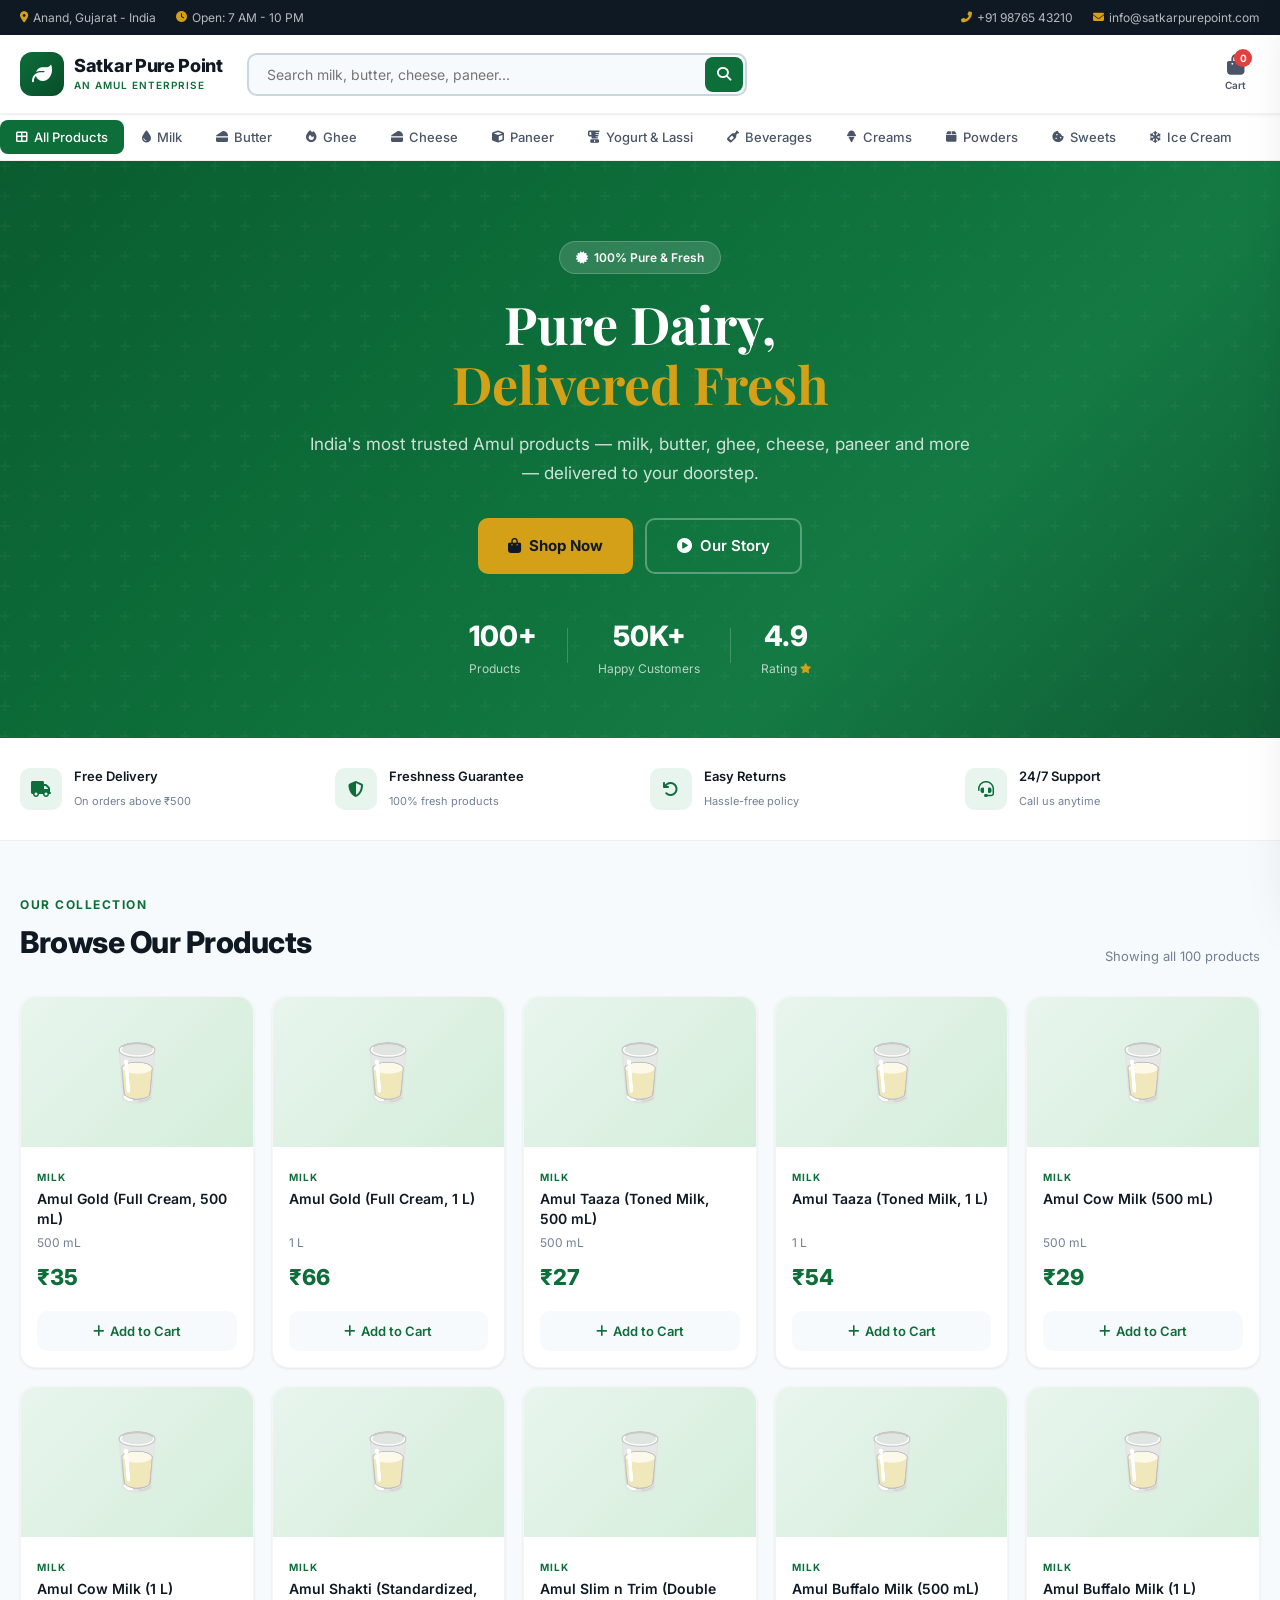
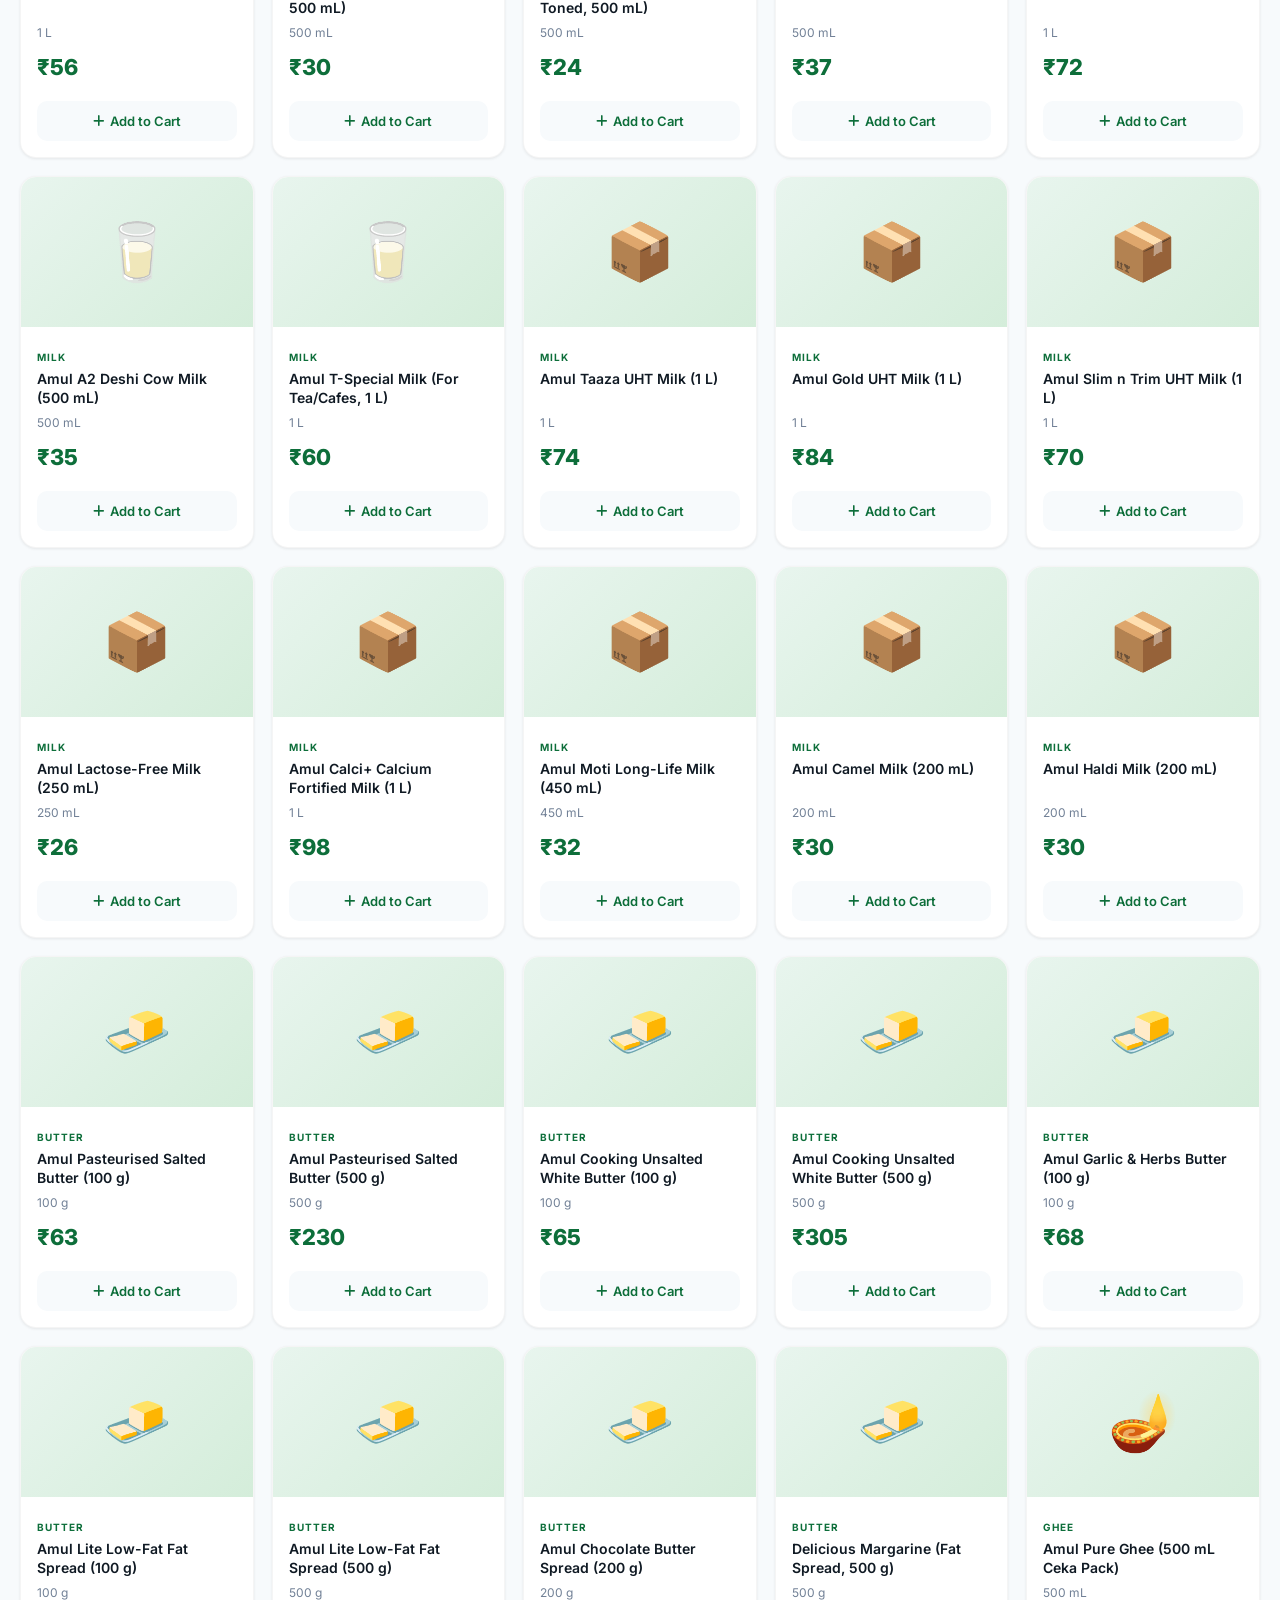
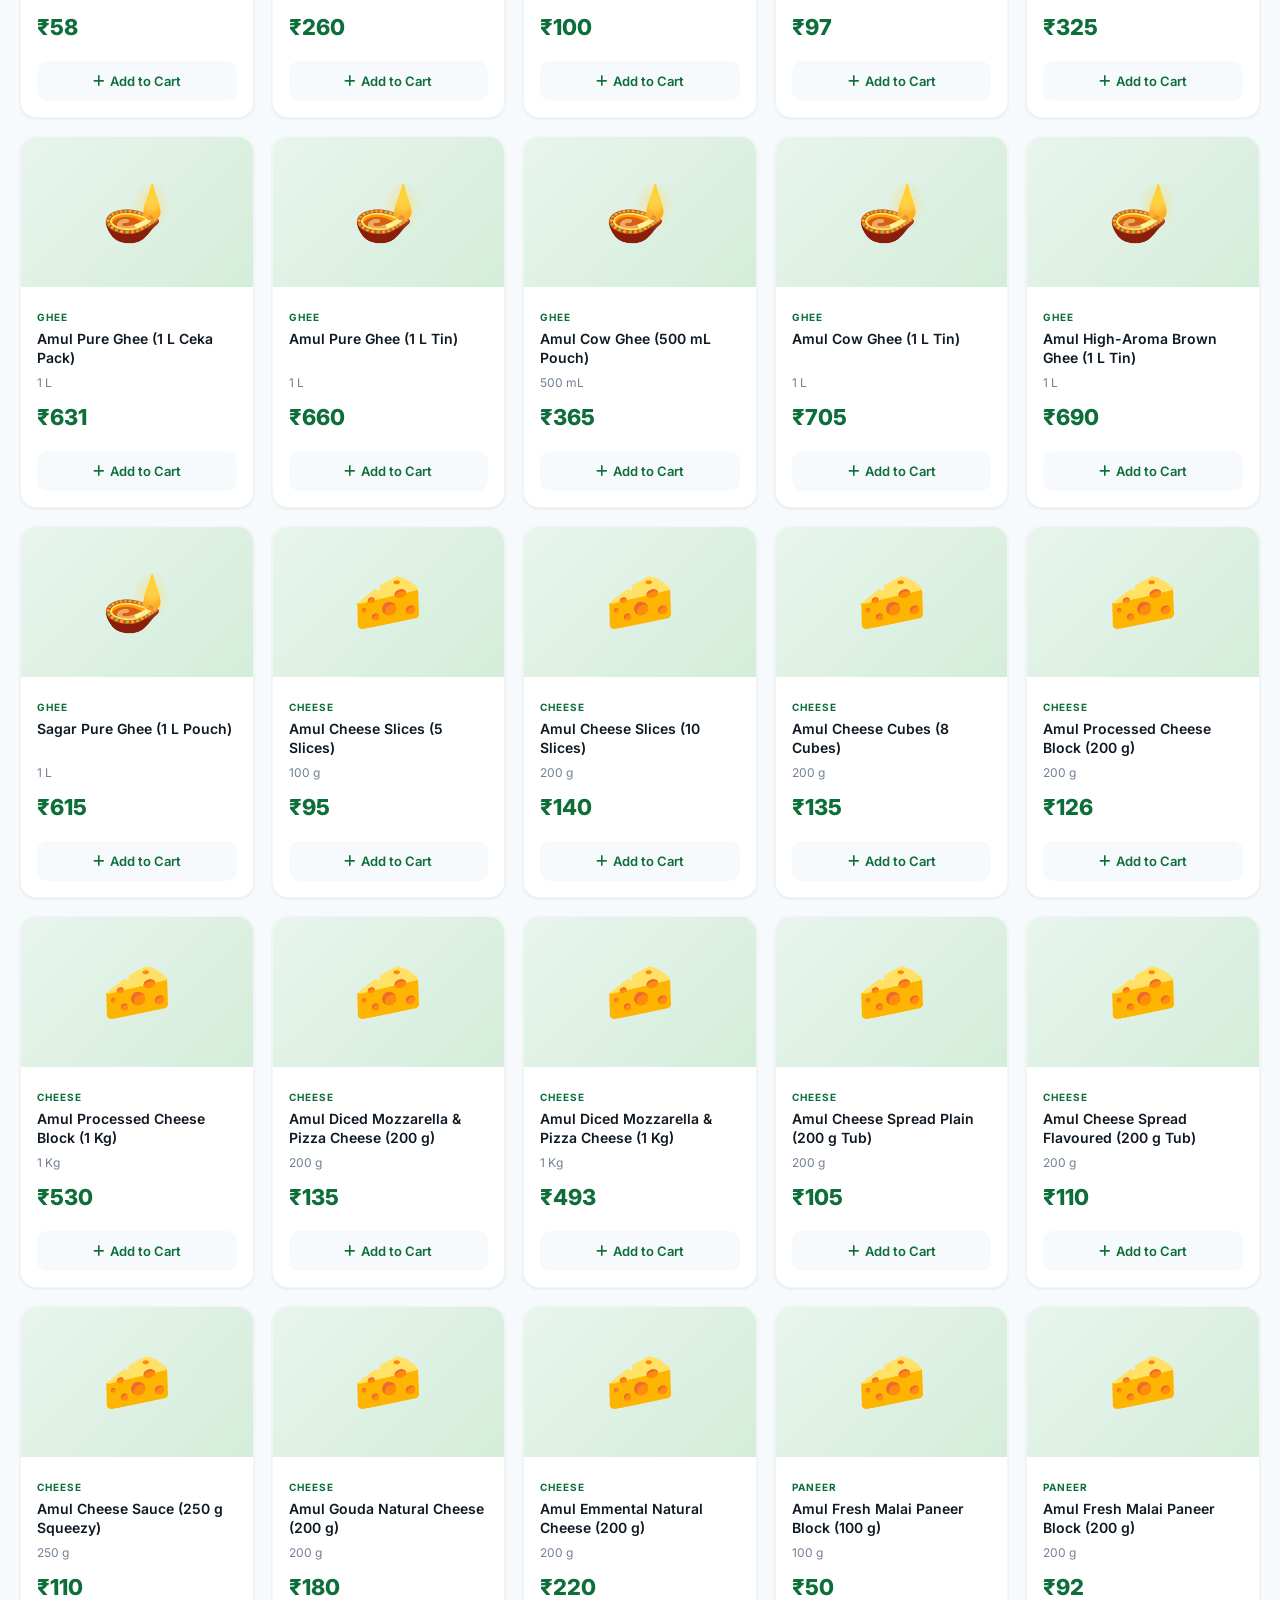
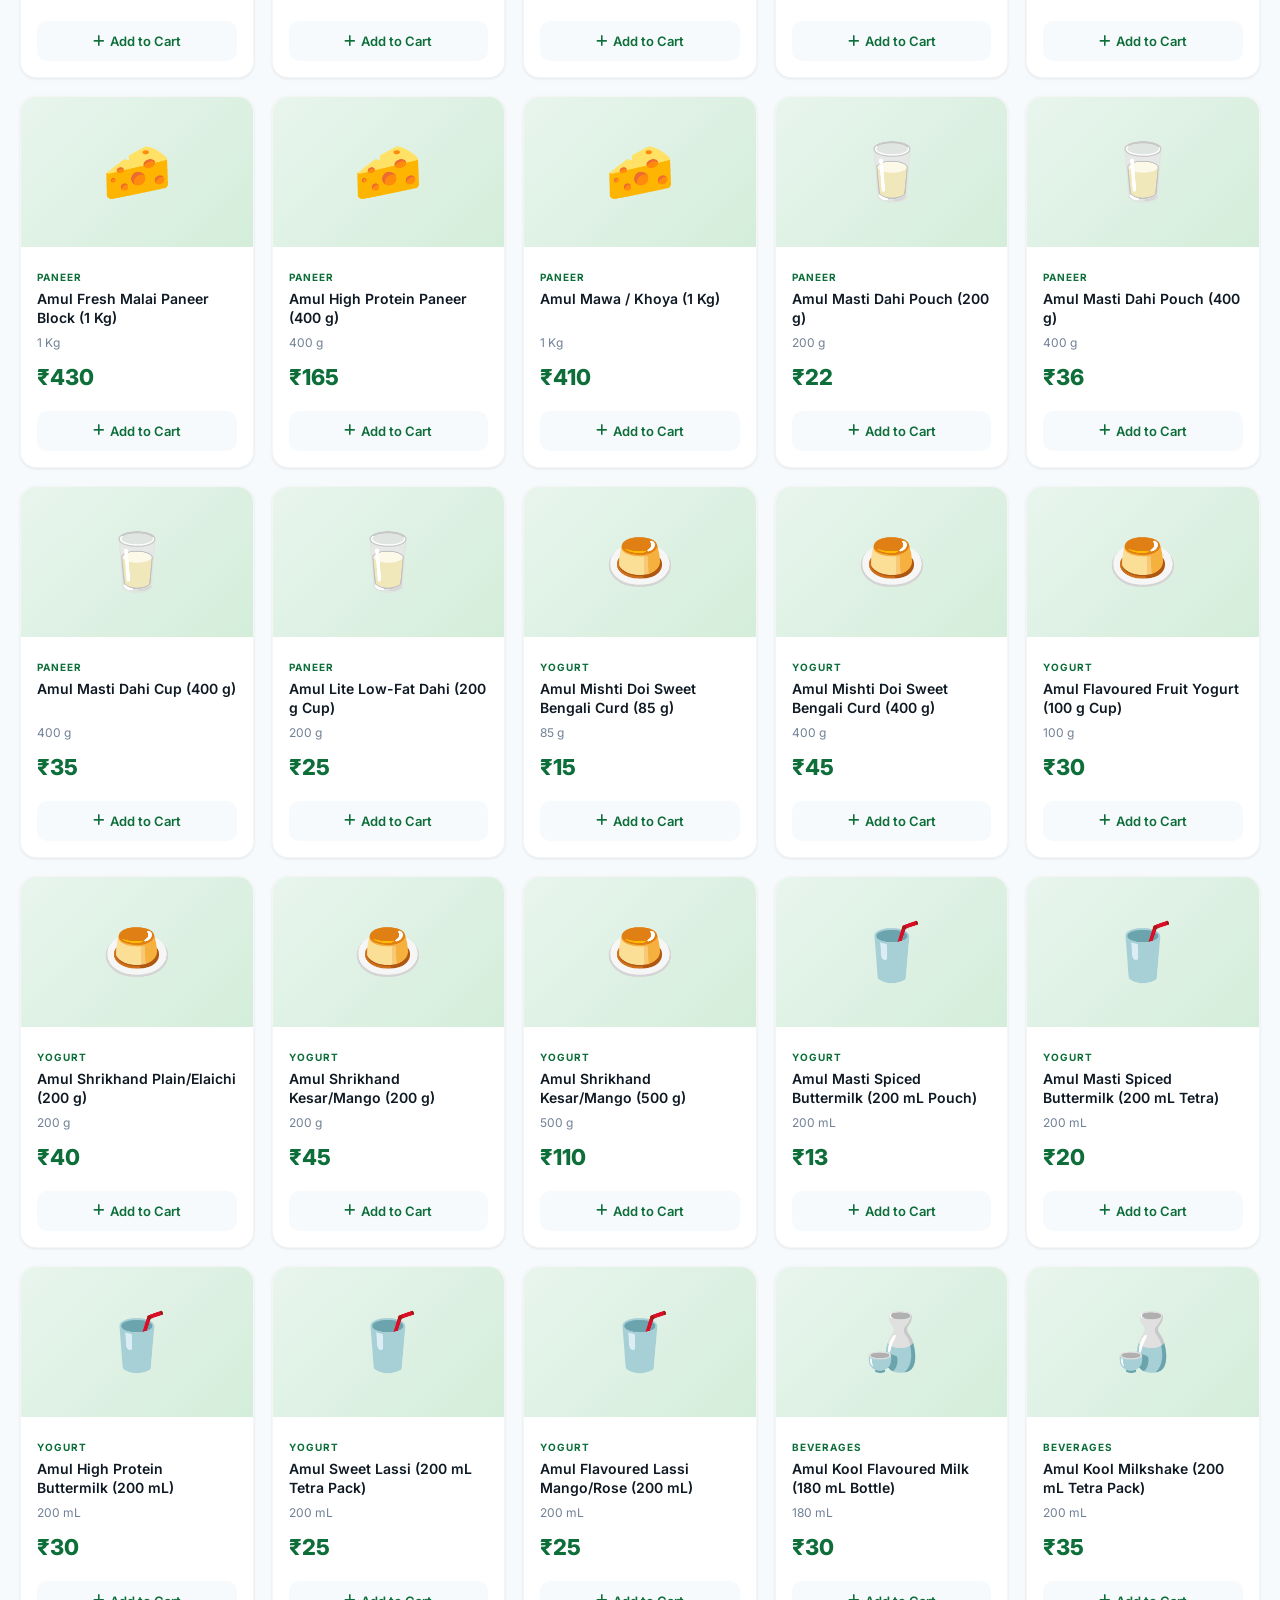
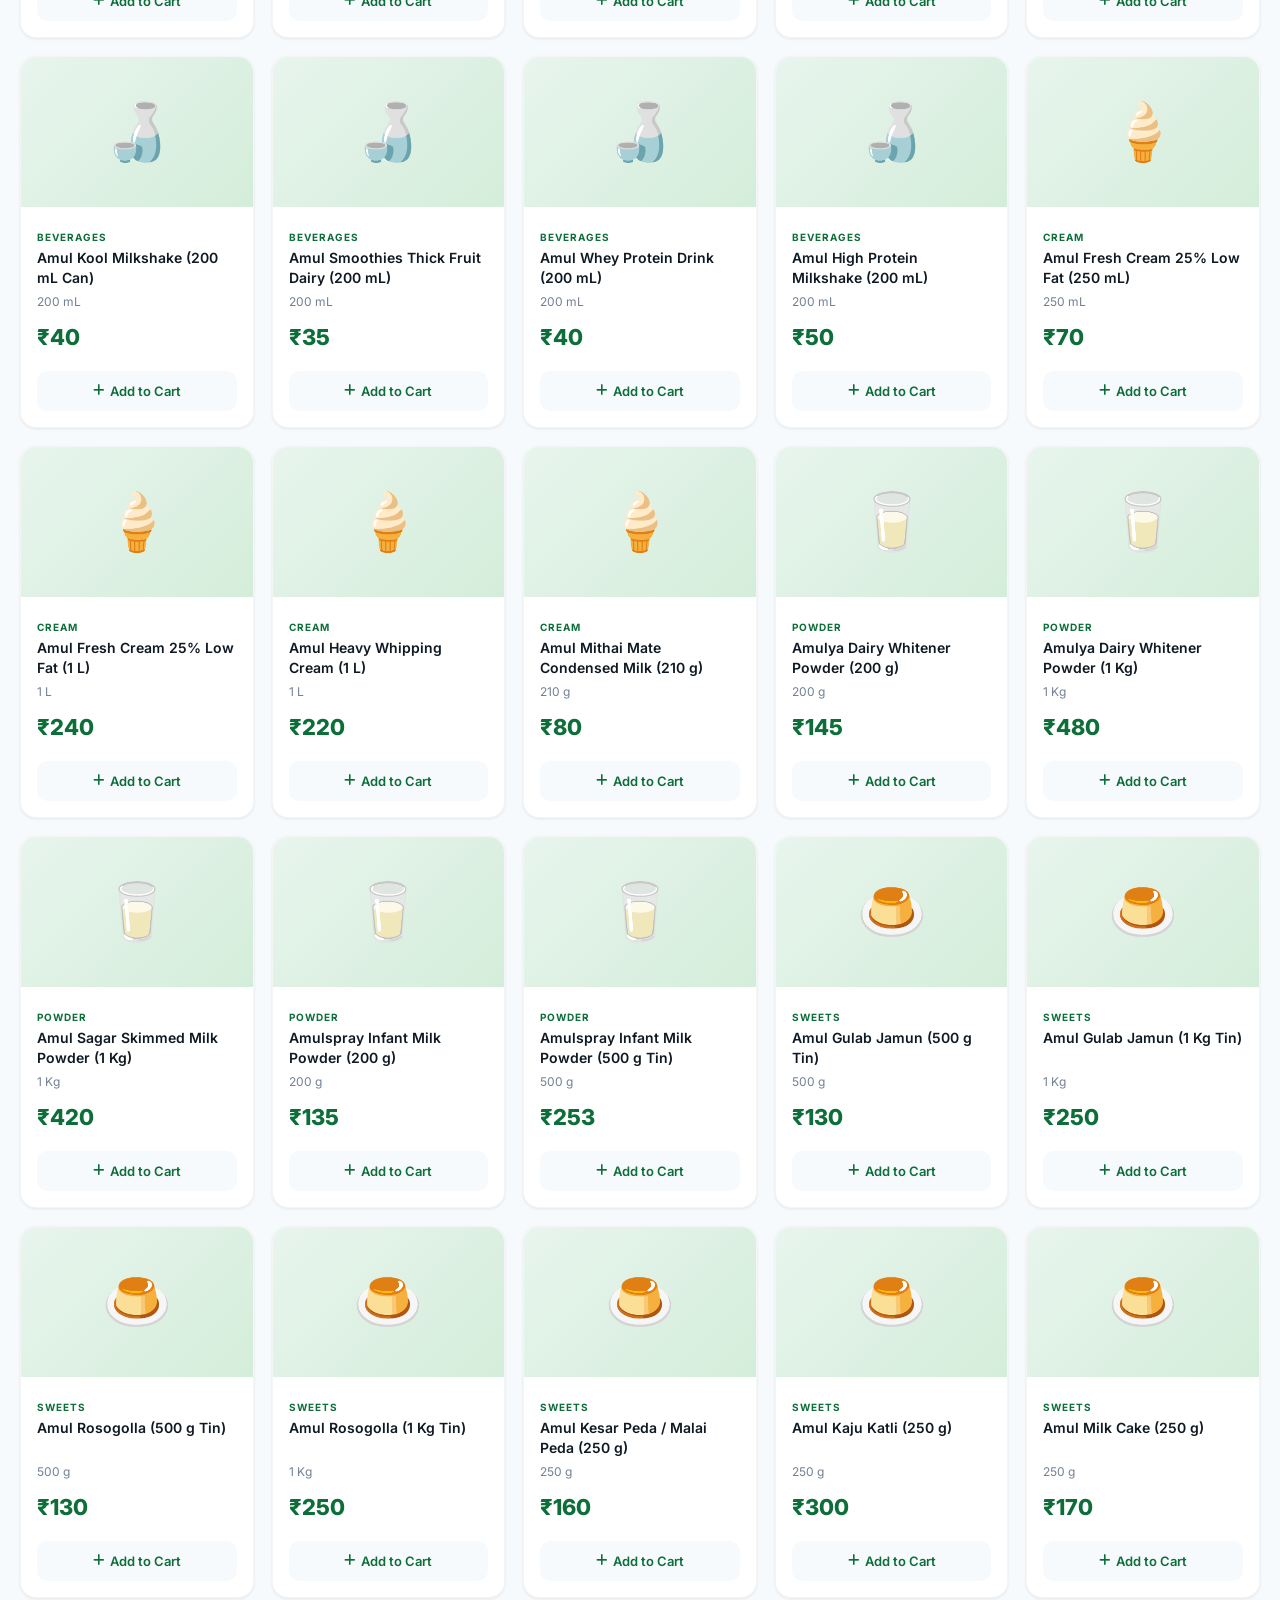
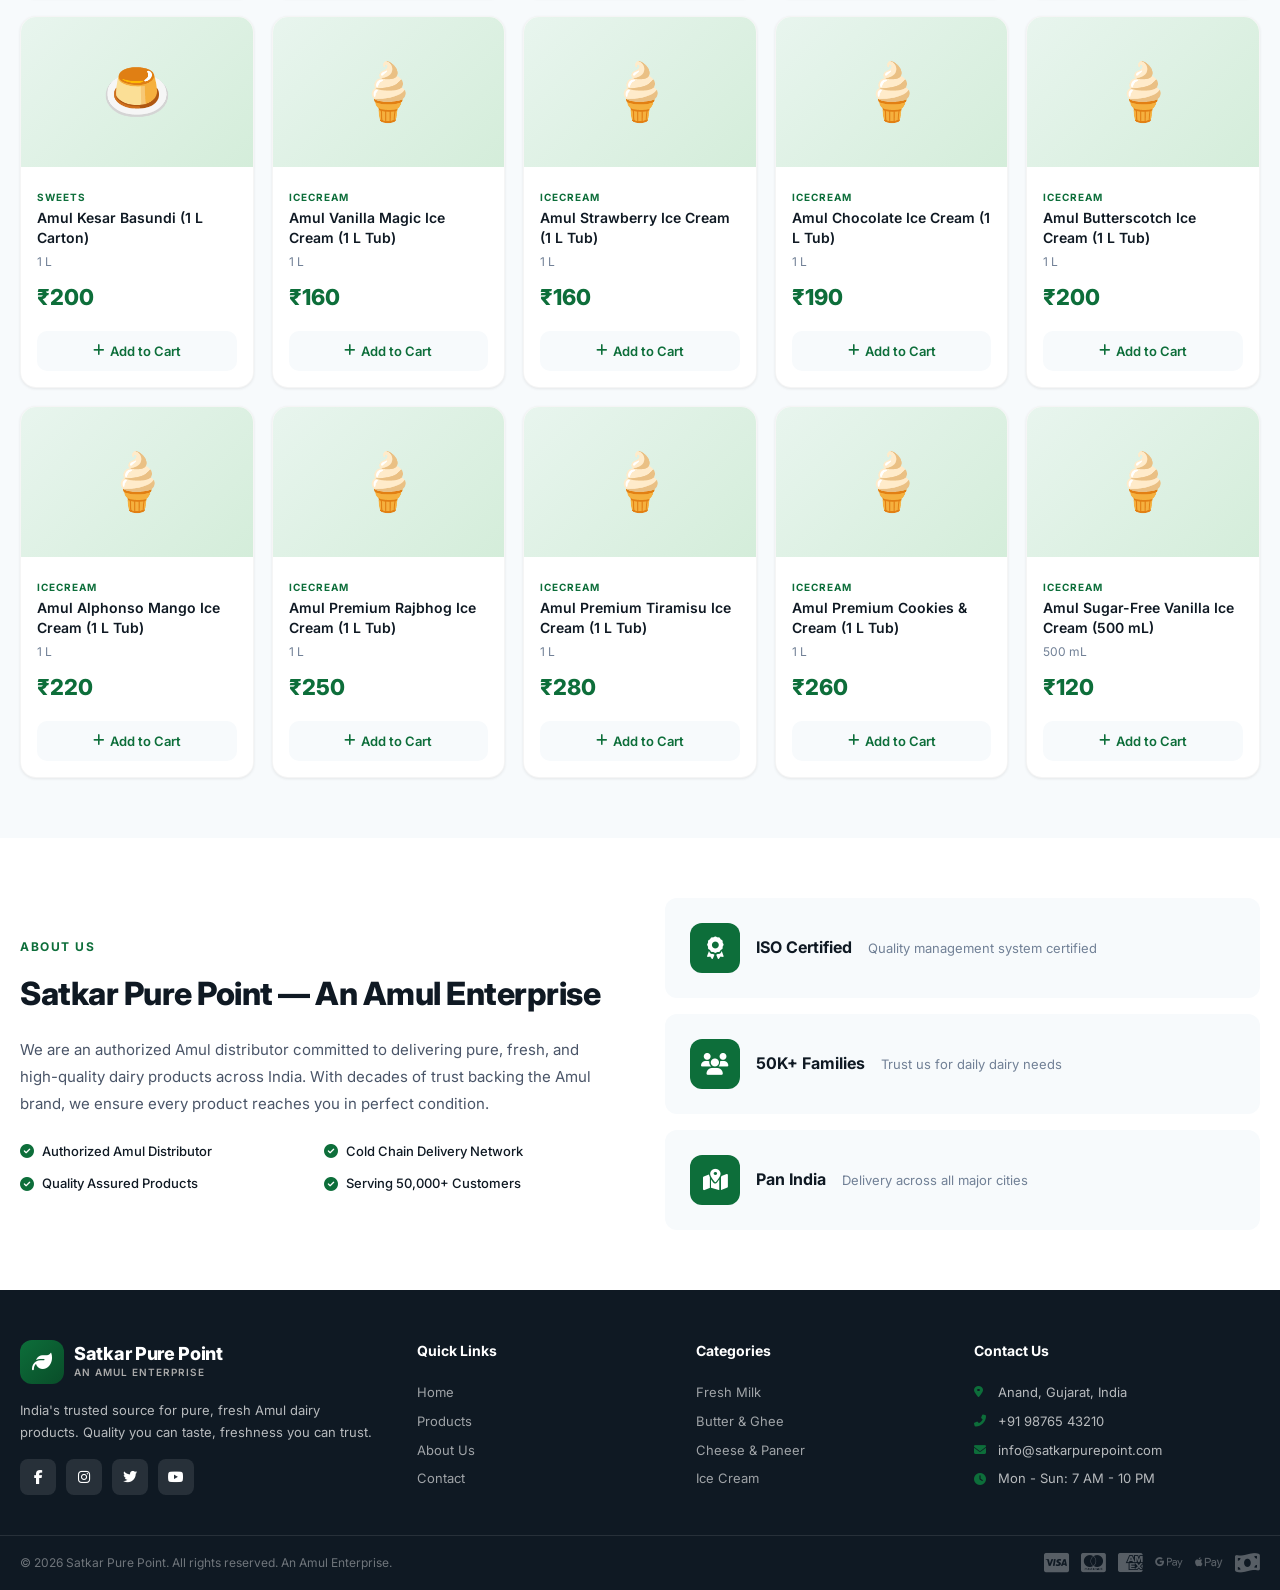
==== commit 9dff432b: "Rebrand to Satkar Pure Point - Enterprise UI with full payment section" ====
--- a/index.html
+++ b/index.html
@@ -3,144 +3,286 @@
 <head>
     <meta charset="UTF-8">
     <meta name="viewport" content="width=device-width, initial-scale=1.0">
-    <title>Amul Store - All Products</title>
+    <title>Satkar Pure Point - An Amul Enterprise</title>
     <link rel="stylesheet" href="styles.css">
-    <link href="https://fonts.googleapis.com/css2?family=Poppins:wght@300;400;500;600;700&display=swap" rel="stylesheet">
+    <link href="https://fonts.googleapis.com/css2?family=Inter:wght@300;400;500;600;700;800;900&family=Playfair+Display:wght@600;700&display=swap" rel="stylesheet">
     <link rel="stylesheet" href="https://cdnjs.cloudflare.com/ajax/libs/font-awesome/6.4.0/css/all.min.css">
 </head>
 <body>
 
+<!-- Top Bar -->
+<div class="topbar">
+    <div class="container topbar-inner">
+        <div class="topbar-left">
+            <span><i class="fas fa-map-marker-alt"></i> Anand, Gujarat - India</span>
+            <span><i class="fas fa-clock"></i> Open: 7 AM - 10 PM</span>
+        </div>
+        <div class="topbar-right">
+            <span><i class="fas fa-phone-alt"></i> +91 98765 43210</span>
+            <span><i class="fas fa-envelope"></i> info@satkarpurepoint.com</span>
+        </div>
+    </div>
+</div>
+
+<!-- Header -->
 <header class="header">
-    <div class="header-top">
-        <div class="container header-top-inner">
-            <span><i class="fas fa-truck"></i> Free Delivery on orders above ₹500</span>
-            <span><i class="fas fa-phone"></i> Contact: 1800-258-3333</span>
-        </div>
-    </div>
-    <div class="header-main">
-        <div class="container header-main-inner">
-            <div class="logo">
-                <h1><span class="amul-logo">AMUL</span> <span class="tagline">The Taste of India</span></h1>
-            </div>
-            <div class="search-bar">
-                <input type="text" id="searchInput" placeholder="Search products...">
-                <button id="searchBtn"><i class="fas fa-search"></i></button>
-            </div>
-            <div class="cart-icon" id="cartIcon">
-                <i class="fas fa-shopping-cart"></i>
-                <span class="cart-count" id="cartCount">0</span>
-            </div>
-        </div>
-    </div>
-    <nav class="nav-bar">
-        <div class="container nav-inner">
-            <button class="nav-link active" data-category="all">All Products</button>
-            <button class="nav-link" data-category="milk">Milk</button>
-            <button class="nav-link" data-category="butter">Butter & Spreads</button>
-            <button class="nav-link" data-category="ghee">Ghee</button>
-            <button class="nav-link" data-category="cheese">Cheese</button>
-            <button class="nav-link" data-category="paneer">Paneer & Curd</button>
-            <button class="nav-link" data-category="yogurt">Yogurt & Lassi</button>
-            <button class="nav-link" data-category="beverages">Beverages</button>
-            <button class="nav-link" data-category="cream">Creams</button>
-            <button class="nav-link" data-category="powder">Powders</button>
-            <button class="nav-link" data-category="sweets">Sweets</button>
-            <button class="nav-link" data-category="icecream">Ice Cream</button>
-        </div>
-    </nav>
+    <div class="container header-inner">
+        <a href="index.html" class="brand">
+            <div class="brand-icon">
+                <i class="fas fa-leaf"></i>
+            </div>
+            <div class="brand-text">
+                <span class="brand-name">Satkar Pure Point</span>
+                <span class="brand-tag">An Amul Enterprise</span>
+            </div>
+        </a>
+
+        <div class="header-search">
+            <input type="text" id="searchInput" placeholder="Search milk, butter, cheese, paneer...">
+            <button id="searchBtn"><i class="fas fa-search"></i></button>
+        </div>
+
+        <div class="header-actions">
+            <div class="header-action" id="cartIcon">
+                <i class="fas fa-shopping-bag"></i>
+                <span class="cart-badge" id="cartCount">0</span>
+                <span class="header-action-label">Cart</span>
+            </div>
+        </div>
+    </div>
 </header>
 
-<main class="container">
-    <div class="hero-banner">
-        <h2>Welcome to Amul Store</h2>
-        <p>Fresh dairy products delivered to your doorstep</p>
-        <p class="product-total" id="productTotal">Showing all products</p>
-    </div>
-
-    <div class="products-grid" id="productsGrid">
-        <!-- Products will be injected by JS -->
-    </div>
-</main>
+<!-- Navigation -->
+<nav class="main-nav">
+    <div class="container nav-scroll">
+        <button class="nav-item active" data-category="all">
+            <i class="fas fa-th-large"></i> All Products
+        </button>
+        <button class="nav-item" data-category="milk">
+            <i class="fas fa-tint"></i> Milk
+        </button>
+        <button class="nav-item" data-category="butter">
+            <i class="fas fa-cheese"></i> Butter
+        </button>
+        <button class="nav-item" data-category="ghee">
+            <i class="fas fa-fire"></i> Ghee
+        </button>
+        <button class="nav-item" data-category="cheese">
+            <i class="fas fa-cheese"></i> Cheese
+        </button>
+        <button class="nav-item" data-category="paneer">
+            <i class="fas fa-cube"></i> Paneer
+        </button>
+        <button class="nav-item" data-category="yogurt">
+            <i class="fas fa-blender"></i> Yogurt & Lassi
+        </button>
+        <button class="nav-item" data-category="beverages">
+            <i class="fas fa-wine-bottle"></i> Beverages
+        </button>
+        <button class="nav-item" data-category="cream">
+            <i class="fas fa-ice-cream"></i> Creams
+        </button>
+        <button class="nav-item" data-category="powder">
+            <i class="fas fa-box"></i> Powders
+        </button>
+        <button class="nav-item" data-category="sweets">
+            <i class="fas fa-cookie-bite"></i> Sweets
+        </button>
+        <button class="nav-item" data-category="icecream">
+            <i class="fas fa-snowflake"></i> Ice Cream
+        </button>
+    </div>
+</nav>
+
+<!-- Hero Section -->
+<section class="hero">
+    <div class="hero-bg"></div>
+    <div class="container hero-content">
+        <div class="hero-badge"><i class="fas fa-certificate"></i> 100% Pure & Fresh</div>
+        <h1>Pure Dairy,<br><span>Delivered Fresh</span></h1>
+        <p>India's most trusted Amul products — milk, butter, ghee, cheese, paneer and more — delivered to your doorstep.</p>
+        <div class="hero-actions">
+            <a href="#products" class="btn-primary"><i class="fas fa-shopping-bag"></i> Shop Now</a>
+            <a href="#about" class="btn-outline"><i class="fas fa-play-circle"></i> Our Story</a>
+        </div>
+        <div class="hero-stats">
+            <div class="stat"><span class="stat-num">100+</span><span class="stat-label">Products</span></div>
+            <div class="stat-divider"></div>
+            <div class="stat"><span class="stat-num">50K+</span><span class="stat-label">Happy Customers</span></div>
+            <div class="stat-divider"></div>
+            <div class="stat"><span class="stat-num">4.9</span><span class="stat-label">Rating <i class="fas fa-star"></i></span></div>
+        </div>
+    </div>
+</section>
+
+<!-- Features Strip -->
+<section class="features-strip">
+    <div class="container features-grid">
+        <div class="feature">
+            <div class="feature-icon"><i class="fas fa-truck"></i></div>
+            <div><strong>Free Delivery</strong><span>On orders above ₹500</span></div>
+        </div>
+        <div class="feature">
+            <div class="feature-icon"><i class="fas fa-shield-alt"></i></div>
+            <div><strong>Freshness Guarantee</strong><span>100% fresh products</span></div>
+        </div>
+        <div class="feature">
+            <div class="feature-icon"><i class="fas fa-undo"></i></div>
+            <div><strong>Easy Returns</strong><span>Hassle-free policy</span></div>
+        </div>
+        <div class="feature">
+            <div class="feature-icon"><i class="fas fa-headset"></i></div>
+            <div><strong>24/7 Support</strong><span>Call us anytime</span></div>
+        </div>
+    </div>
+</section>
+
+<!-- Products Section -->
+<section class="products-section" id="products">
+    <div class="container">
+        <div class="section-header">
+            <div>
+                <span class="section-tag">Our Collection</span>
+                <h2>Browse Our Products</h2>
+            </div>
+            <p class="product-count" id="productTotal">Showing all products</p>
+        </div>
+        <div class="products-grid" id="productsGrid"></div>
+    </div>
+</section>
+
+<!-- About Section -->
+<section class="about-section" id="about">
+    <div class="container about-grid">
+        <div class="about-content">
+            <span class="section-tag">About Us</span>
+            <h2>Satkar Pure Point — An Amul Enterprise</h2>
+            <p>We are an authorized Amul distributor committed to delivering pure, fresh, and high-quality dairy products across India. With decades of trust backing the Amul brand, we ensure every product reaches you in perfect condition.</p>
+            <div class="about-points">
+                <div class="about-point"><i class="fas fa-check-circle"></i> Authorized Amul Distributor</div>
+                <div class="about-point"><i class="fas fa-check-circle"></i> Cold Chain Delivery Network</div>
+                <div class="about-point"><i class="fas fa-check-circle"></i> Quality Assured Products</div>
+                <div class="about-point"><i class="fas fa-check-circle"></i> Serving 50,000+ Customers</div>
+            </div>
+        </div>
+        <div class="about-visual">
+            <div class="about-card">
+                <div class="about-card-icon"><i class="fas fa-award"></i></div>
+                <h3>ISO Certified</h3>
+                <p>Quality management system certified</p>
+            </div>
+            <div class="about-card">
+                <div class="about-card-icon"><i class="fas fa-users"></i></div>
+                <h3>50K+ Families</h3>
+                <p>Trust us for daily dairy needs</p>
+            </div>
+            <div class="about-card">
+                <div class="about-card-icon"><i class="fas fa-map-marked-alt"></i></div>
+                <h3>Pan India</h3>
+                <p>Delivery across all major cities</p>
+            </div>
+        </div>
+    </div>
+</section>
 
 <!-- Cart Sidebar -->
 <div class="cart-overlay" id="cartOverlay"></div>
-<div class="cart-sidebar" id="cartSidebar">
-    <div class="cart-header">
-        <h3><i class="fas fa-shopping-cart"></i> Your Cart</h3>
-        <button class="cart-close" id="cartClose"><i class="fas fa-times"></i></button>
-    </div>
-    <div class="cart-items" id="cartItems">
-        <p class="empty-cart">Your cart is empty</p>
-    </div>
-    <div class="cart-footer" id="cartFooter">
-        <div class="cart-total">
-            <span>Total:</span>
+<div class="cart-drawer" id="cartSidebar">
+    <div class="cart-drawer-header">
+        <h3><i class="fas fa-shopping-bag"></i> Your Cart</h3>
+        <button class="drawer-close" id="cartClose"><i class="fas fa-times"></i></button>
+    </div>
+    <div class="cart-drawer-body" id="cartItems">
+        <div class="empty-cart">
+            <i class="fas fa-shopping-bag"></i>
+            <p>Your cart is empty</p>
+            <span>Add products to get started</span>
+        </div>
+    </div>
+    <div class="cart-drawer-footer" id="cartFooter">
+        <div class="cart-subtotal">
+            <span>Subtotal</span>
             <span id="cartTotal">₹0</span>
         </div>
-        <button class="checkout-btn">Proceed to Checkout</button>
+        <button class="btn-checkout" id="checkoutBtn">Proceed to Checkout <i class="fas fa-arrow-right"></i></button>
     </div>
 </div>
 
-<!-- Product Modal -->
+<!-- Product Quick View Modal -->
 <div class="modal-overlay" id="modalOverlay">
-    <div class="modal" id="productModal">
-        <button class="modal-close" id="modalClose"><i class="fas fa-times"></i></button>
-        <div class="modal-body">
-            <div class="modal-image" id="modalImage"></div>
-            <div class="modal-details">
-                <span class="modal-category" id="modalCategory"></span>
+    <div class="quick-view-modal" id="productModal">
+        <button class="modal-x" id="modalClose"><i class="fas fa-times"></i></button>
+        <div class="qv-body">
+            <div class="qv-image" id="modalImage"></div>
+            <div class="qv-details">
+                <span class="qv-category" id="modalCategory"></span>
                 <h2 id="modalName"></h2>
-                <p class="modal-size" id="modalSize"></p>
-                <p class="modal-price" id="modalPrice"></p>
-                <div class="quantity-control">
-                    <button id="modalMinus">-</button>
+                <p class="qv-size" id="modalSize"></p>
+                <p class="qv-price" id="modalPrice"></p>
+                <div class="qv-qty">
+                    <button id="modalMinus"><i class="fas fa-minus"></i></button>
                     <span id="modalQty">1</span>
-                    <button id="modalPlus">+</button>
+                    <button id="modalPlus"><i class="fas fa-plus"></i></button>
                 </div>
-                <button class="add-to-cart-btn" id="modalAddCart">Add to Cart</button>
+                <button class="btn-add-cart" id="modalAddCart"><i class="fas fa-shopping-bag"></i> Add to Cart</button>
             </div>
         </div>
     </div>
 </div>
 
-<footer class="footer">
-    <div class="container footer-inner">
-        <div class="footer-col">
-            <h3>About Amul</h3>
-            <p>Amul is an Indian dairy cooperative, based in Anand, Gujarat. It's the world's largest producer of milk and milk products.</p>
-        </div>
-        <div class="footer-col">
-            <h3>Quick Links</h3>
+<!-- Footer -->
+<footer class="site-footer">
+    <div class="container footer-grid">
+        <div class="footer-brand">
+            <div class="brand" style="margin-bottom:15px">
+                <div class="brand-icon"><i class="fas fa-leaf"></i></div>
+                <div class="brand-text">
+                    <span class="brand-name" style="color:#fff">Satkar Pure Point</span>
+                    <span class="brand-tag" style="color:#aaa">An Amul Enterprise</span>
+                </div>
+            </div>
+            <p>India's trusted source for pure, fresh Amul dairy products. Quality you can taste, freshness you can trust.</p>
+            <div class="social-links">
+                <a href="#"><i class="fab fa-facebook-f"></i></a>
+                <a href="#"><i class="fab fa-instagram"></i></a>
+                <a href="#"><i class="fab fa-twitter"></i></a>
+                <a href="#"><i class="fab fa-youtube"></i></a>
+            </div>
+        </div>
+        <div class="footer-links">
+            <h4>Quick Links</h4>
             <a href="#">Home</a>
-            <a href="#">Products</a>
-            <a href="#">About Us</a>
+            <a href="#products">Products</a>
+            <a href="#about">About Us</a>
             <a href="#">Contact</a>
         </div>
-        <div class="footer-col">
-            <h3>Contact</h3>
-            <p><i class="fas fa-phone"></i> 1800-258-3333</p>
-            <p><i class="fas fa-envelope"></i> info@amul.com</p>
-        </div>
-        <div class="footer-col footer-social">
-            <h3>Follow Us</h3>
-            <div class="card">
-                <div class="background"></div>
-                <div class="logo">
-                    <svg xmlns="http://www.w3.org/2000/svg" viewBox="0 0 29.667 31.69" class="logo-svg">
-                        <path d="M12.827,1.628A1.561,1.561,0,0,1,14.31,0h2.964a1.561,1.561,0,0,1,1.483,1.628v11.9a9.252,9.252,0,0,1-2.432,6.852q-2.432,2.409-6.963,2.409T2.4,20.452Q0,18.094,0,13.669V1.628A1.561,1.561,0,0,1,1.483,0h2.98A1.561,1.561,0,0,1,5.947,1.628V13.191a5.635,5.635,0,0,0,.85,3.451,3.153,3.153,0,0,0,2.632,1.094,3.032,3.032,0,0,0,2.582-1.076,5.836,5.836,0,0,0,.816-3.486Z" transform="translate(0 0)"></path>
-                        <path d="M75.207,20.857a1.561,1.561,0,0,1-1.483,1.628h-2.98a1.561,1.561,0,0,1-1.483-1.628V1.628A1.561,1.561,0,0,1,70.743,0h2.98a1.561,1.561,0,0,1,1.483,1.628Z" transform="translate(-45.91 0)"></path>
-                        <path d="M0,80.018A1.561,1.561,0,0,1,1.483,78.39h26.7a1.561,1.561,0,0,1,1.483,1.628v2.006a1.561,1.561,0,0,1-1.483,1.628H1.483A1.561,1.561,0,0,1,0,82.025Z" transform="translate(0 -51.963)"></path>
-                    </svg>
-                </div>
-                <div class="box box1"><span class="icon"><svg viewBox="0 0 30 30" xmlns="http://www.w3.org/2000/svg" class="svg"><path d="M 9.9980469 3 C 6.1390469 3 3 6.1419531 3 10.001953 L 3 20.001953 C 3 23.860953 6.1419531 27 10.001953 27 L 20.001953 27 C 23.860953 27 27 23.858047 27 19.998047 L 27 9.9980469 C 27 6.1390469 23.858047 3 19.998047 3 L 9.9980469 3 z M 22 7 C 22.552 7 23 7.448 23 8 C 23 8.552 22.552 9 22 9 C 21.448 9 21 8.552 21 8 C 21 7.448 21.448 7 22 7 z M 15 9 C 18.309 9 21 11.691 21 15 C 21 18.309 18.309 21 15 21 C 11.691 21 9 18.309 9 15 C 9 11.691 11.691 9 15 9 z M 15 11 A 4 4 0 0 0 11 15 A 4 4 0 0 0 15 19 A 4 4 0 0 0 19 15 A 4 4 0 0 0 15 11 z"></path></svg></span></div>
-                <div class="box box2"><span class="icon"><svg viewBox="0 0 512 512" xmlns="http://www.w3.org/2000/svg" class="svg"><path d="M459.37 151.716c.325 4.548.325 9.097.325 13.645 0 138.72-105.583 298.558-298.558 298.558-59.452 0-114.68-17.219-161.137-47.106 8.447.974 16.568 1.299 25.34 1.299 49.055 0 94.213-16.568 130.274-44.832-46.132-.975-84.792-31.188-98.112-72.772 6.498.974 12.995 1.624 19.818 1.624 9.421 0 18.843-1.3 27.614-3.573-48.081-9.747-84.143-51.98-84.143-102.985v-1.299c13.969 7.797 30.214 12.67 47.431 13.319-28.264-18.843-46.781-51.005-46.781-87.391 0-19.492 5.197-37.36 14.294-52.954 51.655 63.675 129.3 105.258 216.365 109.807-1.624-7.797-2.599-15.918-2.599-24.04 0-57.828 46.782-104.934 104.934-104.934 30.213 0 57.502 12.67 76.67 33.137 23.715-4.548 46.456-13.32 66.599-25.34-7.798 24.366-24.366 44.833-46.132 57.827 21.117-2.273 41.584-8.122 60.426-16.243-14.292 20.791-32.161 39.308-52.628 54.253z"></path></svg></span></div>
-                <div class="box box3"><span class="icon"><svg viewBox="0 0 640 512" xmlns="http://www.w3.org/2000/svg" class="svg"><path d="M524.531,69.836a1.5,1.5,0,0,0-.764-.7A485.065,485.065,0,0,0,404.081,32.03a1.816,1.816,0,0,0-1.923.91,337.461,337.461,0,0,0-14.9,30.6,447.848,447.848,0,0,0-134.426,0,309.541,309.541,0,0,0-15.135-30.6,1.89,1.89,0,0,0-1.924-.91A483.689,483.689,0,0,0,116.085,69.137a1.712,1.712,0,0,0-.788.676C39.068,183.651,18.186,294.69,28.43,404.354a2.016,2.016,0,0,0,.765,1.375A487.666,487.666,0,0,0,176.02,479.918a1.9,1.9,0,0,0,2.063-.676A348.2,348.2,0,0,0,208.12,430.4a1.86,1.86,0,0,0-1.019-2.588,321.173,321.173,0,0,1-45.868-21.853,1.885,1.885,0,0,1-.185-3.126c3.082-2.309,6.166-4.711,9.109-7.137a1.819,1.819,0,0,1,1.9-.256c96.229,43.917,200.41,43.917,295.5,0a1.812,1.812,0,0,1,1.924.233c2.944,2.426,6.027,4.851,9.132,7.16a1.884,1.884,0,0,1-.162,3.126,301.407,301.407,0,0,1-45.89,21.83,1.875,1.875,0,0,0-1,2.611,391.055,391.055,0,0,0,30.014,48.815,1.864,1.864,0,0,0,2.063.7A486.048,486.048,0,0,0,610.7,405.729a1.882,1.882,0,0,0,.765-1.352C623.729,277.594,590.933,167.465,524.531,69.836ZM222.491,337.58c-28.972,0-52.844-26.587-52.844-59.239S193.056,219.1,222.491,219.1c29.665,0,53.306,26.82,52.843,59.239C275.334,310.993,251.924,337.58,222.491,337.58Zm195.38,0c-28.971,0-52.843-26.587-52.843-59.239S388.437,219.1,417.871,219.1c29.667,0,53.307,26.82,52.844,59.239C470.715,310.993,447.538,337.58,417.871,337.58Z"></path></svg></span></div>
-                <div class="box box4"></div>
-            </div>
+        <div class="footer-links">
+            <h4>Categories</h4>
+            <a href="#">Fresh Milk</a>
+            <a href="#">Butter & Ghee</a>
+            <a href="#">Cheese & Paneer</a>
+            <a href="#">Ice Cream</a>
+        </div>
+        <div class="footer-contact">
+            <h4>Contact Us</h4>
+            <p><i class="fas fa-map-marker-alt"></i> Anand, Gujarat, India</p>
+            <p><i class="fas fa-phone-alt"></i> +91 98765 43210</p>
+            <p><i class="fas fa-envelope"></i> info@satkarpurepoint.com</p>
+            <p><i class="fas fa-clock"></i> Mon - Sun: 7 AM - 10 PM</p>
         </div>
     </div>
     <div class="footer-bottom">
-        <p>&copy; 2026 Amul Store. All rights reserved.</p>
+        <div class="container footer-bottom-inner">
+            <p>&copy; 2026 Satkar Pure Point. All rights reserved. An Amul Enterprise.</p>
+            <div class="footer-payments">
+                <i class="fab fa-cc-visa"></i>
+                <i class="fab fa-cc-mastercard"></i>
+                <i class="fab fa-cc-amex"></i>
+                <i class="fab fa-google-pay"></i>
+                <i class="fab fa-apple-pay"></i>
+                <i class="fas fa-money-bill-wave"></i>
+            </div>
+        </div>
     </div>
 </footer>
 
--- a/styles.css
+++ b/styles.css
@@ -1,1188 +1,854 @@
-* {
-    margin: 0;
-    padding: 0;
-    box-sizing: border-box;
+*, *::before, *::after { margin: 0; padding: 0; box-sizing: border-box; }
+
+:root {
+    --primary: #0d6e3a;
+    --primary-dark: #094d29;
+    --primary-light: #e8f5ee;
+    --accent: #d4a017;
+    --accent-light: #fdf6e3;
+    --dark: #0f1923;
+    --dark-2: #1a2736;
+    --gray-900: #1a1a2e;
+    --gray-700: #4a5568;
+    --gray-500: #718096;
+    --gray-300: #cbd5e0;
+    --gray-100: #f7fafc;
+    --white: #ffffff;
+    --danger: #e53e3e;
+    --success: #38a169;
+    --shadow-sm: 0 1px 3px rgba(0,0,0,0.08);
+    --shadow-md: 0 4px 14px rgba(0,0,0,0.1);
+    --shadow-lg: 0 10px 30px rgba(0,0,0,0.12);
+    --shadow-xl: 0 20px 50px rgba(0,0,0,0.15);
+    --radius: 12px;
+    --radius-lg: 16px;
+    --transition: all 0.3s cubic-bezier(0.4, 0, 0.2, 1);
 }
 
 body {
-    font-family: 'Poppins', sans-serif;
-    background: #f5f5f5;
-    color: #333;
-}
-
-.container {
-    max-width: 1200px;
-    margin: 0 auto;
-    padding: 0 15px;
-}
-
-/* Header */
-.header-top {
-    background: #1a1a2e;
-    color: #fff;
+    font-family: 'Inter', -apple-system, BlinkMacSystemFont, sans-serif;
+    background: var(--gray-100);
+    color: var(--dark);
+    line-height: 1.6;
+    -webkit-font-smoothing: antialiased;
+}
+
+.container { max-width: 1280px; margin: 0 auto; padding: 0 20px; }
+
+/* ═══ TOPBAR ═══ */
+.topbar {
+    background: var(--dark);
+    color: rgba(255,255,255,0.7);
     font-size: 12px;
+    padding: 8px 0;
+}
+.topbar-inner { display: flex; justify-content: space-between; align-items: center; }
+.topbar-left, .topbar-right { display: flex; gap: 20px; }
+.topbar span { display: flex; align-items: center; gap: 5px; }
+.topbar i { color: var(--accent); font-size: 11px; }
+
+/* ═══ HEADER ═══ */
+.header {
+    background: var(--white);
+    padding: 12px 0;
+    position: sticky;
+    top: 0;
+    z-index: 100;
+    box-shadow: var(--shadow-sm);
+    border-bottom: 1px solid rgba(0,0,0,0.05);
+}
+.header-inner {
+    display: flex;
+    align-items: center;
+    gap: 24px;
+}
+.brand {
+    display: flex;
+    align-items: center;
+    gap: 10px;
+    text-decoration: none;
+    flex-shrink: 0;
+}
+.brand-icon {
+    width: 44px;
+    height: 44px;
+    background: linear-gradient(135deg, var(--primary), var(--primary-dark));
+    border-radius: 12px;
+    display: flex;
+    align-items: center;
+    justify-content: center;
+    color: #fff;
+    font-size: 20px;
+}
+.brand-text { display: flex; flex-direction: column; }
+.brand-name {
+    font-size: 18px;
+    font-weight: 800;
+    color: var(--dark);
+    line-height: 1.2;
+    letter-spacing: -0.3px;
+}
+.brand-tag {
+    font-size: 10px;
+    color: var(--primary);
+    font-weight: 600;
+    text-transform: uppercase;
+    letter-spacing: 1px;
+}
+
+.header-search {
+    flex: 1;
+    max-width: 500px;
+    display: flex;
+    position: relative;
+}
+.header-search input {
+    width: 100%;
+    padding: 11px 48px 11px 18px;
+    border: 2px solid var(--gray-300);
+    border-radius: 10px;
+    font-size: 14px;
+    font-family: inherit;
+    outline: none;
+    transition: var(--transition);
+    background: var(--gray-100);
+}
+.header-search input:focus { border-color: var(--primary); background: var(--white); box-shadow: 0 0 0 3px rgba(13,110,58,0.1); }
+.header-search button {
+    position: absolute;
+    right: 4px;
+    top: 4px;
+    bottom: 4px;
+    width: 38px;
+    background: var(--primary);
+    color: #fff;
+    border: none;
+    border-radius: 8px;
+    cursor: pointer;
+    font-size: 14px;
+    transition: var(--transition);
+}
+.header-search button:hover { background: var(--primary-dark); }
+
+.header-actions { display: flex; gap: 8px; margin-left: auto; }
+.header-action {
+    position: relative;
+    display: flex;
+    flex-direction: column;
+    align-items: center;
+    gap: 2px;
+    padding: 8px 14px;
+    border-radius: 10px;
+    cursor: pointer;
+    transition: var(--transition);
+    color: var(--gray-700);
+}
+.header-action:hover { background: var(--primary-light); color: var(--primary); }
+.header-action i { font-size: 20px; }
+.header-action-label { font-size: 10px; font-weight: 600; }
+.cart-badge {
+    position: absolute;
+    top: 2px;
+    right: 8px;
+    background: var(--danger);
+    color: #fff;
+    font-size: 10px;
+    font-weight: 700;
+    min-width: 18px;
+    height: 18px;
+    border-radius: 9px;
+    display: flex;
+    align-items: center;
+    justify-content: center;
+    padding: 0 4px;
+}
+
+/* ═══ NAVIGATION ═══ */
+.main-nav {
+    background: var(--white);
+    border-bottom: 1px solid rgba(0,0,0,0.06);
+    position: sticky;
+    top: 68px;
+    z-index: 90;
+}
+.nav-scroll {
+    display: flex;
+    gap: 2px;
+    overflow-x: auto;
+    scrollbar-width: none;
     padding: 6px 0;
 }
-.header-top-inner {
+.nav-scroll::-webkit-scrollbar { display: none; }
+.nav-item {
+    display: flex;
+    align-items: center;
+    gap: 6px;
+    padding: 9px 16px;
+    border: none;
+    background: transparent;
+    color: var(--gray-700);
+    font-size: 13px;
+    font-weight: 500;
+    font-family: inherit;
+    border-radius: 8px;
+    cursor: pointer;
+    white-space: nowrap;
+    transition: var(--transition);
+}
+.nav-item:hover { background: var(--primary-light); color: var(--primary); }
+.nav-item.active { background: var(--primary); color: #fff; }
+.nav-item i { font-size: 12px; }
+
+/* ═══ HERO ═══ */
+.hero {
+    position: relative;
+    padding: 80px 0 60px;
+    overflow: hidden;
+}
+.hero-bg {
+    position: absolute;
+    inset: 0;
+    background: linear-gradient(135deg, #0a5c2f 0%, #0d6e3a 40%, #147a44 70%, #0f5c33 100%);
+}
+.hero-bg::after {
+    content: '';
+    position: absolute;
+    inset: 0;
+    background: url("data:image/svg+xml,%3Csvg width='60' height='60' viewBox='0 0 60 60' xmlns='http://www.w3.org/2000/svg'%3E%3Cg fill='none' fill-rule='evenodd'%3E%3Cg fill='%23ffffff' fill-opacity='0.03'%3E%3Cpath d='M36 34v-4h-2v4h-4v2h4v4h2v-4h4v-2h-4zm0-30V0h-2v4h-4v2h4v4h2V6h4V4h-4zM6 34v-4H4v4H0v2h4v4h2v-4h4v-2H6zM6 4V0H4v4H0v2h4v4h2V6h4V4H6z'/%3E%3C/g%3E%3C/g%3E%3C/svg%3E");
+}
+.hero-content { position: relative; z-index: 2; text-align: center; max-width: 700px; margin: 0 auto; }
+.hero-badge {
+    display: inline-flex;
+    align-items: center;
+    gap: 6px;
+    background: rgba(255,255,255,0.15);
+    backdrop-filter: blur(10px);
+    color: #fff;
+    padding: 6px 16px;
+    border-radius: 20px;
+    font-size: 12px;
+    font-weight: 600;
+    margin-bottom: 20px;
+    border: 1px solid rgba(255,255,255,0.2);
+}
+.hero h1 {
+    font-family: 'Playfair Display', serif;
+    font-size: 52px;
+    font-weight: 700;
+    color: #fff;
+    line-height: 1.15;
+    margin-bottom: 16px;
+}
+.hero h1 span { color: var(--accent); }
+.hero p {
+    font-size: 17px;
+    color: rgba(255,255,255,0.8);
+    margin-bottom: 30px;
+    line-height: 1.7;
+}
+.hero-actions { display: flex; gap: 12px; justify-content: center; margin-bottom: 40px; }
+
+.btn-primary {
+    display: inline-flex;
+    align-items: center;
+    gap: 8px;
+    padding: 14px 30px;
+    background: var(--accent);
+    color: var(--dark);
+    border: none;
+    border-radius: 10px;
+    font-size: 15px;
+    font-weight: 700;
+    font-family: inherit;
+    cursor: pointer;
+    text-decoration: none;
+    transition: var(--transition);
+}
+.btn-primary:hover { transform: translateY(-2px); box-shadow: 0 8px 25px rgba(212,160,23,0.4); }
+.btn-outline {
+    display: inline-flex;
+    align-items: center;
+    gap: 8px;
+    padding: 14px 30px;
+    background: transparent;
+    color: #fff;
+    border: 2px solid rgba(255,255,255,0.3);
+    border-radius: 10px;
+    font-size: 15px;
+    font-weight: 600;
+    font-family: inherit;
+    cursor: pointer;
+    text-decoration: none;
+    transition: var(--transition);
+}
+.btn-outline:hover { border-color: #fff; background: rgba(255,255,255,0.1); }
+
+.hero-stats {
+    display: flex;
+    align-items: center;
+    justify-content: center;
+    gap: 30px;
+}
+.stat { text-align: center; }
+.stat-num { display: block; font-size: 28px; font-weight: 800; color: #fff; }
+.stat-label { font-size: 12px; color: rgba(255,255,255,0.7); display: flex; align-items: center; gap: 3px; }
+.stat-label i { color: var(--accent); font-size: 10px; }
+.stat-divider { width: 1px; height: 35px; background: rgba(255,255,255,0.2); }
+
+/* ═══ FEATURES STRIP ═══ */
+.features-strip {
+    background: var(--white);
+    border-bottom: 1px solid rgba(0,0,0,0.06);
+    padding: 20px 0;
+}
+.features-grid {
+    display: grid;
+    grid-template-columns: repeat(4, 1fr);
+    gap: 20px;
+}
+.feature {
+    display: flex;
+    align-items: center;
+    gap: 12px;
+    padding: 8px 0;
+}
+.feature-icon {
+    width: 42px;
+    height: 42px;
+    background: var(--primary-light);
+    border-radius: 10px;
+    display: flex;
+    align-items: center;
+    justify-content: center;
+    color: var(--primary);
+    font-size: 16px;
+    flex-shrink: 0;
+}
+.feature strong { display: block; font-size: 13px; font-weight: 600; color: var(--dark); }
+.feature span { font-size: 11px; color: var(--gray-500); }
+
+/* ═══ PRODUCTS ═══ */
+.products-section { padding: 50px 0 60px; }
+.section-header {
     display: flex;
     justify-content: space-between;
-}
-.header-top span {
-    display: flex;
-    align-items: center;
-    gap: 6px;
-}
-
-.header-main {
-    background: #fff;
-    padding: 15px 0;
-    box-shadow: 0 2px 10px rgba(0,0,0,0.08);
-}
-.header-main-inner {
-    display: flex;
-    align-items: center;
-    justify-content: space-between;
-    gap: 20px;
-}
-
-.logo h1 {
-    font-size: 28px;
-    display: flex;
-    align-items: baseline;
-    gap: 8px;
-}
-.amul-logo {
-    color: #e63946;
-    font-weight: 700;
-    letter-spacing: 2px;
-}
-.tagline {
-    font-size: 13px;
-    color: #666;
-    font-weight: 300;
-}
-
-.search-bar {
-    display: flex;
-    flex: 1;
-    max-width: 450px;
-}
-.search-bar input {
-    flex: 1;
-    padding: 10px 16px;
-    border: 2px solid #e63946;
-    border-right: none;
-    border-radius: 25px 0 0 25px;
-    font-size: 14px;
-    outline: none;
-    font-family: 'Poppins', sans-serif;
-}
-.search-bar button {
-    padding: 10px 20px;
-    background: #e63946;
-    color: #fff;
-    border: 2px solid #e63946;
-    border-radius: 0 25px 25px 0;
-    cursor: pointer;
-    font-size: 16px;
-}
-
-.cart-icon {
-    position: relative;
-    font-size: 24px;
-    cursor: pointer;
-    color: #333;
-    transition: color 0.3s;
-}
-.cart-icon:hover { color: #e63946; }
-.cart-count {
-    position: absolute;
-    top: -8px;
-    right: -8px;
-    background: #e63946;
-    color: #fff;
-    font-size: 11px;
-    width: 20px;
-    height: 20px;
-    border-radius: 50%;
-    display: flex;
-    align-items: center;
-    justify-content: center;
-    font-weight: 600;
-}
-
-/* Nav */
-.nav-bar {
-    background: #e63946;
-    padding: 10px 0;
-    overflow-x: auto;
-}
-.nav-inner {
-    display: flex;
-    gap: 5px;
-}
-.nav-link {
-    background: transparent;
-    color: #fff;
-    border: none;
-    padding: 8px 16px;
-    border-radius: 20px;
-    cursor: pointer;
-    font-size: 13px;
-    font-family: 'Poppins', sans-serif;
-    white-space: nowrap;
-    transition: all 0.3s;
-}
-.nav-link:hover, .nav-link.active {
-    background: #fff;
-    color: #e63946;
-    font-weight: 500;
-}
-
-/* Hero */
-.hero-banner {
-    background: linear-gradient(135deg, #e63946 0%, #c1121f 100%);
-    color: #fff;
-    text-align: center;
-    padding: 40px 20px;
-    border-radius: 12px;
-    margin: 20px 0;
-}
-.hero-banner h2 { font-size: 32px; margin-bottom: 8px; }
-.hero-banner p { font-size: 16px; opacity: 0.9; }
-.product-total { margin-top: 10px; font-size: 13px; opacity: 0.7; }
-
-/* Products Grid */
+    align-items: flex-end;
+    margin-bottom: 30px;
+}
+.section-tag {
+    display: inline-block;
+    font-size: 12px;
+    font-weight: 700;
+    color: var(--primary);
+    text-transform: uppercase;
+    letter-spacing: 1.5px;
+    margin-bottom: 4px;
+}
+.section-header h2 {
+    font-size: 30px;
+    font-weight: 800;
+    color: var(--dark);
+    letter-spacing: -0.5px;
+}
+.product-count { font-size: 13px; color: var(--gray-500); }
+
 .products-grid {
     display: grid;
-    grid-template-columns: repeat(auto-fill, minmax(220px, 1fr));
-    gap: 20px;
-    padding: 20px 0 40px;
+    grid-template-columns: repeat(auto-fill, minmax(230px, 1fr));
+    gap: 18px;
 }
 
 .product-card {
-    background: #fff;
-    border-radius: 12px;
+    background: var(--white);
+    border-radius: var(--radius-lg);
     overflow: hidden;
-    box-shadow: 0 2px 12px rgba(0,0,0,0.06);
-    transition: transform 0.3s, box-shadow 0.3s;
+    box-shadow: var(--shadow-sm);
+    transition: var(--transition);
     cursor: pointer;
     position: relative;
+    border: 1px solid rgba(0,0,0,0.04);
 }
 .product-card:hover {
-    transform: translateY(-5px);
-    box-shadow: 0 8px 25px rgba(0,0,0,0.12);
-}
-
-.product-badge {
+    transform: translateY(-4px);
+    box-shadow: var(--shadow-lg);
+}
+
+.product-img {
+    height: 150px;
+    display: flex;
+    align-items: center;
+    justify-content: center;
+    font-size: 56px;
+    background: linear-gradient(135deg, var(--primary-light), #d4edda);
+    position: relative;
+}
+.product-tag {
     position: absolute;
     top: 10px;
     left: 10px;
-    background: #e63946;
+    background: var(--primary);
     color: #fff;
     padding: 3px 10px;
-    border-radius: 12px;
-    font-size: 11px;
-    font-weight: 500;
-    z-index: 1;
-}
-
-.product-image {
-    height: 160px;
-    display: flex;
-    align-items: center;
-    justify-content: center;
-    font-size: 60px;
-    background: linear-gradient(135deg, #fff5f5, #ffe0e0);
-}
-
-.product-info {
-    padding: 15px;
-}
-.product-category-tag {
-    font-size: 11px;
-    color: #e63946;
+    border-radius: 6px;
+    font-size: 10px;
+    font-weight: 700;
     text-transform: uppercase;
+    letter-spacing: 0.5px;
+}
+.product-tag.accent { background: var(--accent); color: var(--dark); }
+
+.product-body { padding: 16px; }
+.product-cat {
+    font-size: 10px;
+    font-weight: 700;
+    color: var(--primary);
+    text-transform: uppercase;
+    letter-spacing: 1px;
+    margin-bottom: 4px;
+}
+.product-title {
+    font-size: 14px;
     font-weight: 600;
-    letter-spacing: 0.5px;
-}
-.product-name {
-    font-size: 14px;
-    font-weight: 500;
-    margin: 6px 0;
-    line-height: 1.3;
-    min-height: 36px;
-}
-.product-size {
-    font-size: 12px;
-    color: #888;
-}
+    color: var(--dark);
+    line-height: 1.4;
+    min-height: 40px;
+    margin-bottom: 4px;
+}
+.product-size { font-size: 12px; color: var(--gray-500); margin-bottom: 8px; }
 .product-price {
-    font-size: 20px;
-    font-weight: 700;
-    color: #e63946;
-    margin-top: 8px;
-}
-.product-mrp {
-    font-size: 12px;
-    color: #999;
-    text-decoration: line-through;
-    margin-left: 6px;
-}
-
-.product-actions {
-    padding: 0 15px 15px;
-    display: flex;
+    font-size: 22px;
+    font-weight: 800;
+    color: var(--primary);
+}
+
+.product-footer {
+    padding: 0 16px 16px;
+}
+.btn-add {
+    width: 100%;
+    padding: 10px;
+    background: var(--gray-100);
+    color: var(--primary);
+    border: 2px solid transparent;
+    border-radius: 10px;
+    font-size: 13px;
+    font-weight: 600;
+    font-family: inherit;
+    cursor: pointer;
+    transition: var(--transition);
+    display: flex;
+    align-items: center;
+    justify-content: center;
+    gap: 6px;
+}
+.btn-add:hover { background: var(--primary); color: #fff; }
+.btn-add.added { background: var(--success); color: #fff; border-color: var(--success); }
+
+/* ═══ ABOUT ═══ */
+.about-section {
+    padding: 60px 0;
+    background: var(--white);
+}
+.about-grid {
+    display: grid;
+    grid-template-columns: 1fr 1fr;
+    gap: 50px;
+    align-items: center;
+}
+.about-content h2 {
+    font-size: 32px;
+    font-weight: 800;
+    margin: 8px 0 16px;
+    color: var(--dark);
+    letter-spacing: -0.5px;
+}
+.about-content p {
+    font-size: 15px;
+    color: var(--gray-700);
+    line-height: 1.8;
+    margin-bottom: 24px;
+}
+.about-points { display: grid; grid-template-columns: 1fr 1fr; gap: 12px; }
+.about-point {
+    display: flex;
+    align-items: center;
     gap: 8px;
-}
-
-.add-btn {
-    flex: 1;
-    background: #e63946;
-    color: #fff;
-    border: none;
-    padding: 10px;
-    border-radius: 8px;
-    cursor: pointer;
     font-size: 13px;
     font-weight: 500;
-    font-family: 'Poppins', sans-serif;
-    transition: background 0.3s;
-}
-.add-btn:hover { background: #c1121f; }
-.add-btn.added {
-    background: #2d6a4f;
-}
-
-/* Cart Sidebar */
+    color: var(--dark);
+}
+.about-point i { color: var(--primary); font-size: 14px; }
+
+.about-visual { display: grid; gap: 16px; }
+.about-card {
+    display: flex;
+    align-items: center;
+    gap: 16px;
+    padding: 24px;
+    background: var(--gray-100);
+    border-radius: var(--radius);
+    transition: var(--transition);
+    border: 1px solid transparent;
+}
+.about-card:hover { border-color: var(--primary); background: var(--primary-light); }
+.about-card-icon {
+    width: 50px;
+    height: 50px;
+    background: var(--primary);
+    border-radius: 12px;
+    display: flex;
+    align-items: center;
+    justify-content: center;
+    color: #fff;
+    font-size: 22px;
+    flex-shrink: 0;
+}
+.about-card h3 { font-size: 16px; font-weight: 700; color: var(--dark); }
+.about-card p { font-size: 13px; color: var(--gray-500); margin-top: 2px; }
+
+/* ═══ CART DRAWER ═══ */
 .cart-overlay {
     position: fixed;
-    top: 0;
-    left: 0;
-    width: 100%;
-    height: 100%;
+    inset: 0;
     background: rgba(0,0,0,0.5);
     z-index: 998;
-    display: none;
-}
-.cart-overlay.open { display: block; }
-
-.cart-sidebar {
+    opacity: 0;
+    visibility: hidden;
+    transition: var(--transition);
+}
+.cart-overlay.open { opacity: 1; visibility: visible; }
+
+.cart-drawer {
     position: fixed;
     top: 0;
-    right: -400px;
-    width: 380px;
-    max-width: 90vw;
+    right: -420px;
+    width: 400px;
+    max-width: 92vw;
     height: 100%;
-    background: #fff;
+    background: var(--white);
     z-index: 999;
     display: flex;
     flex-direction: column;
-    transition: right 0.3s ease;
-    box-shadow: -5px 0 20px rgba(0,0,0,0.15);
-}
-.cart-sidebar.open { right: 0; }
-
-.cart-header {
-    background: #e63946;
-    color: #fff;
-    padding: 18px 20px;
+    transition: right 0.4s cubic-bezier(0.4, 0, 0.2, 1);
+    box-shadow: var(--shadow-xl);
+}
+.cart-drawer.open { right: 0; }
+
+.cart-drawer-header {
     display: flex;
     justify-content: space-between;
     align-items: center;
-}
-.cart-header h3 { font-size: 18px; display: flex; align-items: center; gap: 10px; }
-.cart-close {
-    background: none;
+    padding: 20px 24px;
+    border-bottom: 1px solid var(--gray-100);
+}
+.cart-drawer-header h3 { font-size: 18px; font-weight: 700; display: flex; align-items: center; gap: 8px; }
+.cart-drawer-header h3 i { color: var(--primary); }
+.drawer-close {
+    width: 36px;
+    height: 36px;
     border: none;
-    color: #fff;
-    font-size: 20px;
-    cursor: pointer;
-}
-
-.cart-items {
+    background: var(--gray-100);
+    border-radius: 8px;
+    cursor: pointer;
+    font-size: 16px;
+    color: var(--gray-700);
+    transition: var(--transition);
+}
+.drawer-close:hover { background: var(--danger); color: #fff; }
+
+.cart-drawer-body {
     flex: 1;
     overflow-y: auto;
-    padding: 15px;
+    padding: 16px 24px;
 }
 .empty-cart {
     text-align: center;
-    color: #999;
-    padding: 40px 0;
-    font-size: 14px;
-}
+    padding: 50px 0;
+    color: var(--gray-300);
+}
+.empty-cart i { font-size: 48px; margin-bottom: 12px; display: block; }
+.empty-cart p { font-size: 16px; font-weight: 600; color: var(--gray-500); }
+.empty-cart span { font-size: 13px; }
 
 .cart-item {
     display: flex;
-    gap: 12px;
-    padding: 12px 0;
-    border-bottom: 1px solid #eee;
+    gap: 14px;
+    padding: 14px 0;
+    border-bottom: 1px solid var(--gray-100);
     align-items: center;
 }
 .cart-item-icon {
     width: 50px;
     height: 50px;
-    background: #fff5f5;
-    border-radius: 8px;
+    background: var(--primary-light);
+    border-radius: 10px;
     display: flex;
     align-items: center;
     justify-content: center;
     font-size: 24px;
     flex-shrink: 0;
 }
-.cart-item-details { flex: 1; }
-.cart-item-name { font-size: 13px; font-weight: 500; }
-.cart-item-price { font-size: 14px; color: #e63946; font-weight: 600; }
+.cart-item-info { flex: 1; }
+.cart-item-name { font-size: 13px; font-weight: 600; color: var(--dark); line-height: 1.3; }
+.cart-item-price { font-size: 14px; font-weight: 700; color: var(--primary); margin-top: 2px; }
 .cart-item-qty {
     display: flex;
     align-items: center;
     gap: 8px;
-    margin-top: 4px;
-}
-.cart-item-qty button {
+    margin-top: 6px;
+}
+.qty-btn {
     width: 26px;
     height: 26px;
-    border: 1px solid #ddd;
-    background: #fff;
-    border-radius: 4px;
-    cursor: pointer;
-    font-size: 14px;
-    display: flex;
-    align-items: center;
-    justify-content: center;
-}
-.cart-item-qty span { font-size: 14px; font-weight: 500; min-width: 20px; text-align: center; }
+    border: 1px solid var(--gray-300);
+    background: var(--white);
+    border-radius: 6px;
+    cursor: pointer;
+    font-size: 12px;
+    display: flex;
+    align-items: center;
+    justify-content: center;
+    transition: var(--transition);
+}
+.qty-btn:hover { border-color: var(--primary); color: var(--primary); }
+.cart-item-qty span { font-size: 13px; font-weight: 600; min-width: 20px; text-align: center; }
 .cart-item-remove {
     background: none;
     border: none;
-    color: #999;
-    cursor: pointer;
+    color: var(--gray-300);
+    cursor: pointer;
+    font-size: 14px;
+    padding: 4px;
+    transition: var(--transition);
+}
+.cart-item-remove:hover { color: var(--danger); }
+
+.cart-drawer-footer {
+    padding: 20px 24px;
+    border-top: 2px solid var(--gray-100);
+}
+.cart-subtotal {
+    display: flex;
+    justify-content: space-between;
     font-size: 16px;
-    padding: 5px;
-}
-.cart-item-remove:hover { color: #e63946; }
-
-.cart-footer {
-    border-top: 2px solid #eee;
-    padding: 15px 20px;
-}
-.cart-total {
-    display: flex;
-    justify-content: space-between;
-    font-size: 18px;
-    font-weight: 700;
-    margin-bottom: 12px;
-}
-.checkout-btn {
+    font-weight: 700;
+    margin-bottom: 14px;
+}
+.btn-checkout {
     width: 100%;
-    background: #2d6a4f;
+    padding: 14px;
+    background: var(--primary);
     color: #fff;
     border: none;
-    padding: 14px;
     border-radius: 10px;
-    font-size: 16px;
-    font-weight: 600;
-    cursor: pointer;
-    font-family: 'Poppins', sans-serif;
-    transition: background 0.3s;
-}
-.checkout-btn:hover { background: #1b4332; }
-
-/* Modal */
+    font-size: 15px;
+    font-weight: 700;
+    font-family: inherit;
+    cursor: pointer;
+    display: flex;
+    align-items: center;
+    justify-content: center;
+    gap: 8px;
+    transition: var(--transition);
+}
+.btn-checkout:hover { background: var(--primary-dark); transform: translateY(-1px); }
+
+/* ═══ QUICK VIEW MODAL ═══ */
 .modal-overlay {
     position: fixed;
-    top: 0;
-    left: 0;
-    width: 100%;
-    height: 100%;
+    inset: 0;
     background: rgba(0,0,0,0.6);
     z-index: 1000;
-    display: none;
-    align-items: center;
-    justify-content: center;
-}
-.modal-overlay.open { display: flex; }
-
-.modal {
-    background: #fff;
-    border-radius: 16px;
-    width: 90%;
+    display: flex;
+    align-items: center;
+    justify-content: center;
+    opacity: 0;
+    visibility: hidden;
+    transition: var(--transition);
+}
+.modal-overlay.open { opacity: 1; visibility: visible; }
+
+.quick-view-modal {
+    background: var(--white);
+    border-radius: var(--radius-lg);
+    width: 92%;
     max-width: 600px;
     max-height: 85vh;
     overflow-y: auto;
     position: relative;
-    animation: modalIn 0.3s ease;
-}
-@keyframes modalIn {
-    from { transform: scale(0.9); opacity: 0; }
-    to { transform: scale(1); opacity: 1; }
-}
-
-.modal-close {
+    transform: scale(0.9);
+    transition: transform 0.3s ease;
+}
+.modal-overlay.open .quick-view-modal { transform: scale(1); }
+
+.modal-x {
     position: absolute;
-    top: 12px;
-    right: 15px;
-    background: none;
+    top: 14px;
+    right: 14px;
+    width: 34px;
+    height: 34px;
     border: none;
-    font-size: 22px;
-    cursor: pointer;
-    color: #666;
-    z-index: 1;
-}
-.modal-close:hover { color: #e63946; }
-
-.modal-body { display: flex; flex-direction: column; }
-.modal-image {
+    background: var(--gray-100);
+    border-radius: 8px;
+    cursor: pointer;
+    font-size: 14px;
+    color: var(--gray-700);
+    z-index: 2;
+    transition: var(--transition);
+}
+.modal-x:hover { background: var(--danger); color: #fff; }
+
+.qv-body { display: flex; flex-direction: column; }
+.qv-image {
     height: 200px;
     display: flex;
     align-items: center;
     justify-content: center;
     font-size: 80px;
-    background: linear-gradient(135deg, #fff5f5, #ffe0e0);
-    border-radius: 16px 16px 0 0;
-}
-.modal-details { padding: 25px; }
-.modal-category {
-    font-size: 12px;
-    color: #e63946;
+    background: linear-gradient(135deg, var(--primary-light), #d4edda);
+    border-radius: var(--radius-lg) var(--radius-lg) 0 0;
+}
+.qv-details { padding: 28px; }
+.qv-category {
+    font-size: 11px;
+    font-weight: 700;
+    color: var(--primary);
     text-transform: uppercase;
-    font-weight: 600;
-    letter-spacing: 1px;
-}
-.modal-details h2 {
-    font-size: 22px;
-    margin: 8px 0;
-}
-.modal-size { color: #666; font-size: 14px; }
-.modal-price {
-    font-size: 28px;
-    font-weight: 700;
-    color: #e63946;
-    margin: 15px 0;
-}
-
-.quantity-control {
-    display: flex;
-    align-items: center;
-    gap: 20px;
+    letter-spacing: 1.5px;
+}
+.qv-details h2 { font-size: 22px; font-weight: 700; margin: 6px 0; color: var(--dark); }
+.qv-size { font-size: 14px; color: var(--gray-500); }
+.qv-price { font-size: 30px; font-weight: 800; color: var(--primary); margin: 14px 0; }
+.qv-qty {
+    display: flex;
+    align-items: center;
+    gap: 16px;
     margin-bottom: 20px;
 }
-.quantity-control button {
+.qv-qty button {
+    width: 38px;
+    height: 38px;
+    border: 2px solid var(--gray-300);
+    background: var(--white);
+    border-radius: 8px;
+    cursor: pointer;
+    font-size: 14px;
+    color: var(--dark);
+    transition: var(--transition);
+}
+.qv-qty button:hover { border-color: var(--primary); color: var(--primary); }
+.qv-qty span { font-size: 18px; font-weight: 700; min-width: 30px; text-align: center; }
+.btn-add-cart {
+    width: 100%;
+    padding: 14px;
+    background: var(--primary);
+    color: #fff;
+    border: none;
+    border-radius: 10px;
+    font-size: 15px;
+    font-weight: 700;
+    font-family: inherit;
+    cursor: pointer;
+    display: flex;
+    align-items: center;
+    justify-content: center;
+    gap: 8px;
+    transition: var(--transition);
+}
+.btn-add-cart:hover { background: var(--primary-dark); }
+
+/* ═══ FOOTER ═══ */
+.site-footer { background: var(--dark); color: rgba(255,255,255,0.7); padding-top: 50px; }
+.footer-grid {
+    display: grid;
+    grid-template-columns: 1.5fr 1fr 1fr 1.2fr;
+    gap: 40px;
+    padding-bottom: 40px;
+}
+.footer-brand p { font-size: 13px; line-height: 1.7; margin-bottom: 16px; }
+.social-links { display: flex; gap: 10px; }
+.social-links a {
     width: 36px;
     height: 36px;
-    border: 2px solid #e63946;
-    background: #fff;
-    color: #e63946;
+    background: rgba(255,255,255,0.1);
     border-radius: 8px;
-    font-size: 18px;
-    cursor: pointer;
-    font-weight: 600;
-}
-.quantity-control button:hover { background: #e63946; color: #fff; }
-.quantity-control span {
-    font-size: 20px;
-    font-weight: 600;
-    min-width: 30px;
-    text-align: center;
-}
-
-.modal-add-cart {
-    width: 100%;
-    background: #e63946;
-    color: #fff;
-    border: none;
-    padding: 14px;
-    border-radius: 10px;
-    font-size: 16px;
-    font-weight: 600;
-    cursor: pointer;
-    font-family: 'Poppins', sans-serif;
-    transition: background 0.3s;
-}
-.modal-add-cart:hover { background: #c1121f; }
-
-/* Footer */
-.footer {
-    background: #1a1a2e;
-    color: #fff;
-    padding-top: 40px;
-}
-.footer-inner {
-    display: grid;
-    grid-template-columns: repeat(auto-fit, minmax(200px, 1fr));
-    gap: 30px;
-    padding-bottom: 30px;
-}
-.footer-col h3 { margin-bottom: 12px; font-size: 16px; }
-.footer-col p { font-size: 13px; color: #aaa; line-height: 1.6; }
-.footer-col a {
+    display: flex;
+    align-items: center;
+    justify-content: center;
+    color: #fff;
+    text-decoration: none;
+    font-size: 14px;
+    transition: var(--transition);
+}
+.social-links a:hover { background: var(--primary); }
+
+.footer-links h4, .footer-contact h4 {
+    color: #fff;
+    font-size: 14px;
+    font-weight: 700;
+    margin-bottom: 16px;
+}
+.footer-links a {
     display: block;
-    color: #aaa;
+    color: rgba(255,255,255,0.6);
     text-decoration: none;
     font-size: 13px;
-    margin-bottom: 6px;
-}
-.footer-col a:hover { color: #e63946; }
+    padding: 4px 0;
+    transition: var(--transition);
+}
+.footer-links a:hover { color: var(--accent); }
+
+.footer-contact p {
+    font-size: 13px;
+    padding: 4px 0;
+    display: flex;
+    align-items: center;
+    gap: 8px;
+}
+.footer-contact i { color: var(--primary); font-size: 12px; width: 16px; }
+
 .footer-bottom {
-    text-align: center;
-    padding: 15px;
-    border-top: 1px solid #333;
-    font-size: 12px;
-    color: #666;
-}
-
-/* No Results */
+    border-top: 1px solid rgba(255,255,255,0.1);
+    padding: 16px 0;
+}
+.footer-bottom-inner {
+    display: flex;
+    justify-content: space-between;
+    align-items: center;
+}
+.footer-bottom p { font-size: 12px; color: rgba(255,255,255,0.4); }
+.footer-payments { display: flex; gap: 12px; font-size: 22px; color: rgba(255,255,255,0.3); }
+
 .no-results {
     grid-column: 1 / -1;
     text-align: center;
     padding: 60px 20px;
-    color: #999;
-}
-.no-results i { font-size: 48px; margin-bottom: 15px; color: #ddd; display: block; }
-.no-results p { font-size: 18px; }
-
-/* Responsive */
-@media (max-width: 768px) {
-    .header-main-inner { flex-wrap: wrap; justify-content: center; }
-    .search-bar { max-width: 100%; order: 3; width: 100%; }
-    .logo h1 { font-size: 22px; }
-    .products-grid { grid-template-columns: repeat(auto-fill, minmax(160px, 1fr)); gap: 12px; }
-    .product-image { height: 120px; font-size: 45px; }
-    .nav-link { font-size: 12px; padding: 6px 12px; }
-    .hero-banner h2 { font-size: 24px; }
-}
-
-/* ═══════════════════ CHECKOUT PAGE ═══════════════════ */
-.logo-link { text-decoration: none; }
-
-.checkout-steps {
-    display: flex;
-    align-items: center;
-    gap: 5px;
-}
-.step {
-    display: flex;
-    align-items: center;
-    gap: 5px;
-    font-size: 12px;
-    color: #999;
-    font-weight: 500;
-    white-space: nowrap;
-}
-.step.active { color: #fff; }
-.step-line {
-    width: 30px;
-    height: 2px;
-    background: #555;
-}
-.step-line.active { background: #fff; }
-
-.back-to-shop {
-    color: #fff;
-    text-decoration: none;
-    font-size: 13px;
-    display: flex;
-    align-items: center;
-    gap: 6px;
-    opacity: 0.9;
-}
-.back-to-shop:hover { opacity: 1; }
-
-.checkout-page { padding: 25px 15px 50px; }
-
-.checkout-grid {
-    display: grid;
-    grid-template-columns: 1fr 380px;
-    gap: 30px;
-    align-items: start;
-}
-
-.checkout-form-wrap {
-    background: #fff;
-    border-radius: 14px;
-    padding: 30px;
-    box-shadow: 0 2px 15px rgba(0,0,0,0.06);
-}
-.checkout-form-wrap h2 {
-    font-size: 20px;
-    margin-bottom: 20px;
-    display: flex;
-    align-items: center;
-    gap: 10px;
-    color: #1a1a2e;
-}
-.checkout-form-wrap h2 i { color: #e63946; }
-.section-gap { margin-top: 30px; }
-
-.form-row { display: grid; grid-template-columns: 1fr 1fr; gap: 15px; }
-.form-group { margin-bottom: 15px; }
-.form-group label {
-    display: block;
-    font-size: 13px;
-    font-weight: 500;
-    margin-bottom: 5px;
-    color: #444;
-}
-.form-group input, .form-group select, .form-group textarea {
-    width: 100%;
-    padding: 11px 14px;
-    border: 2px solid #e0e0e0;
-    border-radius: 10px;
-    font-size: 14px;
-    font-family: 'Poppins', sans-serif;
-    transition: border-color 0.3s;
-    outline: none;
-}
-.form-group input:focus, .form-group select:focus, .form-group textarea:focus {
-    border-color: #e63946;
-}
-.form-group input:disabled {
-    background: #f5f5f5;
-    color: #888;
-}
-
-.checkbox-label {
-    display: flex !important;
-    align-items: center;
-    gap: 8px;
-    cursor: pointer;
-}
-.checkbox-label input { width: auto; }
-
-/* Delivery Slots */
-.delivery-slots {
-    display: grid;
-    grid-template-columns: repeat(auto-fill, minmax(180px, 1fr));
-    gap: 12px;
-}
-.slot-card {
-    display: block;
-    cursor: pointer;
-}
-.slot-card input { display: none; }
-.slot-info {
-    display: flex;
-    align-items: center;
-    gap: 12px;
-    padding: 14px;
-    border: 2px solid #e0e0e0;
-    border-radius: 12px;
-    transition: all 0.3s;
-}
-.slot-info i { font-size: 22px; color: #e63946; }
-.slot-info strong { display: block; font-size: 14px; }
-.slot-info span { font-size: 12px; color: #888; }
-.slot-badge {
-    background: #e63946;
-    color: #fff;
-    font-size: 9px;
-    padding: 2px 6px;
-    border-radius: 4px;
-    font-weight: 600;
-    margin-left: 4px;
-}
-.slot-card input:checked + .slot-info {
-    border-color: #e63946;
-    background: #fff5f5;
-}
-
-/* Date Options */
-.date-options {
-    display: flex;
-    gap: 10px;
-    overflow-x: auto;
-    padding-bottom: 5px;
-}
-.date-card {
-    flex-shrink: 0;
-    cursor: pointer;
-}
-.date-card input { display: none; }
-.date-card span {
-    display: block;
-    padding: 10px 18px;
-    border: 2px solid #e0e0e0;
-    border-radius: 10px;
-    font-size: 13px;
-    font-weight: 500;
-    transition: all 0.3s;
-    white-space: nowrap;
-}
-.date-card input:checked + span,
-.date-card.selected span {
-    border-color: #e63946;
-    background: #e63946;
-    color: #fff;
-}
-
-/* Payment Methods */
-.payment-methods {
-    display: flex;
-    flex-direction: column;
-    gap: 10px;
-    margin-bottom: 20px;
-}
-.payment-card {
-    display: flex;
-    align-items: center;
-    gap: 15px;
-    padding: 14px 18px;
-    border: 2px solid #e0e0e0;
-    border-radius: 12px;
-    cursor: pointer;
-    transition: all 0.3s;
-}
-.payment-card input { display: none; }
-.payment-card.active {
-    border-color: #e63946;
-    background: #fff5f5;
-}
-.payment-icon {
-    width: 44px;
-    height: 44px;
-    background: #f5f5f5;
-    border-radius: 10px;
-    display: flex;
-    align-items: center;
-    justify-content: center;
-    font-size: 20px;
-    color: #e63946;
-    flex-shrink: 0;
-}
-.payment-card strong { display: block; font-size: 14px; }
-.payment-card span { font-size: 12px; color: #888; }
-
-.payment-form {
-    background: #fafafa;
-    padding: 20px;
-    border-radius: 12px;
-    margin-bottom: 15px;
-}
-.card-input-wrap {
-    position: relative;
-}
-.card-brands {
-    position: absolute;
-    right: 12px;
-    top: 50%;
-    transform: translateY(-50%);
-    display: flex;
-    gap: 6px;
-    font-size: 20px;
-    color: #aaa;
-}
-
-.bank-grid {
-    display: grid;
-    grid-template-columns: repeat(4, 1fr);
-    gap: 10px;
-}
-.bank-option {
-    cursor: pointer;
-}
-.bank-option input { display: none; }
-.bank-option span {
-    display: block;
-    text-align: center;
-    padding: 12px;
-    border: 2px solid #e0e0e0;
-    border-radius: 10px;
-    font-size: 13px;
-    font-weight: 500;
-    transition: all 0.3s;
-}
-.bank-option input:checked + span {
-    border-color: #e63946;
-    background: #e63946;
-    color: #fff;
-}
-
-.wallet-options {
-    display: grid;
-    grid-template-columns: repeat(2, 1fr);
-    gap: 10px;
-}
-.wallet-option { cursor: pointer; }
-.wallet-option input { display: none; }
-.wallet-option span {
-    display: block;
-    text-align: center;
-    padding: 14px;
-    border: 2px solid #e0e0e0;
-    border-radius: 10px;
-    font-size: 13px;
-    font-weight: 500;
-    transition: all 0.3s;
-}
-.wallet-option input:checked + span {
-    border-color: #e63946;
-    background: #e63946;
-    color: #fff;
-}
-
-.cod-info {
-    display: flex;
-    gap: 12px;
-    align-items: flex-start;
-    background: #fff8e1;
-    padding: 16px;
-    border-radius: 10px;
-    border: 1px solid #ffe082;
-}
-.cod-info i { color: #f57f17; font-size: 20px; margin-top: 2px; }
-.cod-info p { font-size: 13px; color: #555; line-height: 1.5; }
-
-.upi-note {
-    font-size: 12px;
-    color: #888;
-    margin-top: 8px;
-}
-.upi-note i { margin-right: 4px; }
-
-.secure-badge {
-    text-align: center;
-    padding: 12px;
-    background: #f0fdf4;
-    border-radius: 10px;
-    font-size: 13px;
-    color: #2d6a4f;
-    margin: 15px 0;
-}
-.secure-badge i { margin-right: 6px; }
-
-.payment-actions {
-    display: flex;
-    gap: 12px;
-}
-.back-btn {
-    padding: 14px 24px;
-    border: 2px solid #ddd;
-    background: #fff;
-    border-radius: 10px;
-    font-size: 14px;
-    font-weight: 500;
-    cursor: pointer;
-    font-family: 'Poppins', sans-serif;
-    transition: all 0.3s;
-}
-.back-btn:hover { border-color: #e63946; color: #e63946; }
-.continue-btn {
-    flex: 1;
-    padding: 14px 24px;
-    background: #e63946;
-    color: #fff;
-    border: none;
-    border-radius: 10px;
-    font-size: 15px;
-    font-weight: 600;
-    cursor: pointer;
-    font-family: 'Poppins', sans-serif;
-    display: flex;
-    align-items: center;
-    justify-content: center;
-    gap: 8px;
-    transition: background 0.3s;
-}
-.continue-btn:hover { background: #c1121f; }
-
-/* Order Summary Sidebar */
-.order-summary-sidebar {
-    background: #fff;
-    border-radius: 14px;
-    padding: 25px;
-    box-shadow: 0 2px 15px rgba(0,0,0,0.06);
-    position: sticky;
-    top: 20px;
-}
-.order-summary-sidebar h3 {
-    font-size: 18px;
-    margin-bottom: 15px;
-    padding-bottom: 12px;
-    border-bottom: 1px solid #eee;
-}
-
-.summary-items {
-    max-height: 300px;
-    overflow-y: auto;
-    margin-bottom: 15px;
-}
-.summary-item {
-    display: flex;
-    align-items: center;
-    gap: 10px;
-    padding: 10px 0;
-    border-bottom: 1px solid #f5f5f5;
-}
-.summary-item-emoji {
-    width: 40px;
-    height: 40px;
-    background: #fff5f5;
-    border-radius: 8px;
-    display: flex;
-    align-items: center;
-    justify-content: center;
-    font-size: 20px;
-    flex-shrink: 0;
-}
-.summary-item-info { flex: 1; }
-.summary-item-name { font-size: 12px; font-weight: 500; line-height: 1.3; }
-.summary-item-qty { font-size: 11px; color: #888; }
-.summary-item-price { font-size: 13px; font-weight: 600; color: #e63946; white-space: nowrap; }
-
-.summary-totals {
-    border-top: 1px solid #eee;
-    padding-top: 12px;
-}
-.summary-row {
-    display: flex;
-    justify-content: space-between;
-    font-size: 13px;
-    padding: 6px 0;
-    color: #555;
-}
-.summary-row.discount { color: #2d6a4f; font-weight: 600; }
-.summary-row.total {
-    font-size: 18px;
-    font-weight: 700;
-    color: #1a1a2e;
-    border-top: 2px solid #eee;
-    margin-top: 8px;
-    padding-top: 10px;
-}
-.promo-tag {
-    background: #2d6a4f;
-    color: #fff;
-    font-size: 10px;
-    padding: 2px 8px;
-    border-radius: 4px;
-    font-weight: 600;
-}
-.promo-row { padding: 4px 0; }
-
-.promo-box {
-    display: flex;
-    gap: 8px;
-    margin-top: 15px;
-}
-.promo-box input {
-    flex: 1;
-    padding: 10px 14px;
-    border: 2px solid #e0e0e0;
-    border-radius: 8px;
-    font-size: 13px;
-    font-family: 'Poppins', sans-serif;
-    outline: none;
-}
-.promo-box input:focus { border-color: #e63946; }
-.promo-box button {
-    padding: 10px 18px;
-    background: #1a1a2e;
-    color: #fff;
-    border: none;
-    border-radius: 8px;
-    font-size: 13px;
-    font-weight: 500;
-    cursor: pointer;
-    font-family: 'Poppins', sans-serif;
-}
-.promo-msg { font-size: 12px; margin-top: 6px; }
-
-/* Success Page */
-.success-box {
-    max-width: 650px;
-    margin: 0 auto;
-    text-align: center;
-    background: #fff;
-    border-radius: 16px;
-    padding: 40px 30px;
-    box-shadow: 0 4px 20px rgba(0,0,0,0.08);
-}
-.success-icon {
-    font-size: 80px;
-    color: #2d6a4f;
-    margin-bottom: 15px;
-    animation: popIn 0.5s ease;
-}
-@keyframes popIn {
-    0% { transform: scale(0); }
-    70% { transform: scale(1.2); }
-    100% { transform: scale(1); }
-}
-.success-box h2 { font-size: 26px; color: #1a1a2e; margin-bottom: 8px; }
-.order-id { font-size: 14px; color: #666; margin-bottom: 5px; }
-.order-id strong { color: #e63946; }
-.success-msg { font-size: 14px; color: #888; margin-bottom: 25px; }
-
-.success-details {
-    display: grid;
-    grid-template-columns: 1fr 1fr;
-    gap: 15px;
-    margin-bottom: 30px;
-    text-align: left;
-}
-.success-detail-card {
-    display: flex;
-    gap: 12px;
-    align-items: flex-start;
-    padding: 15px;
-    background: #f9f9f9;
-    border-radius: 12px;
-}
-.success-detail-card i { font-size: 20px; color: #e63946; margin-top: 3px; }
-.success-detail-card strong { display: block; font-size: 13px; margin-bottom: 3px; }
-.success-detail-card p { font-size: 13px; color: #555; line-height: 1.4; }
-
-.success-actions {
-    display: flex;
-    gap: 12px;
-    justify-content: center;
-}
-.success-actions .continue-btn { flex: none; padding: 14px 30px; }
-.print-btn {
-    padding: 14px 24px;
-    border: 2px solid #ddd;
-    background: #fff;
-    border-radius: 10px;
-    font-size: 14px;
-    font-weight: 500;
-    cursor: pointer;
-    font-family: 'Poppins', sans-serif;
-    display: flex;
-    align-items: center;
-    gap: 8px;
-    transition: all 0.3s;
-}
-.print-btn:hover { border-color: #e63946; color: #e63946; }
-
-/* Checkout Responsive */
+}
+.no-results i { font-size: 48px; color: var(--gray-300); margin-bottom: 12px; display: block; }
+.no-results p { font-size: 16px; color: var(--gray-500); }
+
+/* ═══ RESPONSIVE ═══ */
 @media (max-width: 900px) {
-    .checkout-grid { grid-template-columns: 1fr; }
-    .order-summary-sidebar { position: static; }
-    .checkout-steps { display: none; }
-    .back-to-shop { display: none; }
-    .form-row { grid-template-columns: 1fr; }
-    .delivery-slots { grid-template-columns: 1fr 1fr; }
-    .bank-grid { grid-template-columns: repeat(2, 1fr); }
-    .success-details { grid-template-columns: 1fr; }
-    .success-actions { flex-direction: column; }
-}
-
-/* ═══════════════════ ANIMATED SOCIAL CARD ═══════════════════ */
-.footer-social {
-    display: flex;
-    flex-direction: column;
-    align-items: center;
-}
-
-.card {
-    position: relative;
-    width: 280px;
-    height: 180px;
-    border-radius: 20px;
-    overflow: hidden;
-    margin-top: 10px;
-    box-shadow: 0 8px 30px rgba(0,0,0,0.3);
-}
-
-.card .background {
-    position: absolute;
-    inset: 0;
-    background: linear-gradient(135deg, #1a1a2e 0%, #16213e 50%, #0f3460 100%);
-}
-
-.card .logo {
-    position: absolute;
-    top: 20px;
-    left: 20px;
-    z-index: 2;
-}
-
-.card .logo-svg {
-    width: 30px;
-    height: 32px;
-    fill: #e63946;
-}
-
-.card .box {
-    position: absolute;
-    width: 45px;
-    height: 45px;
-    border-radius: 12px;
-    display: flex;
-    align-items: center;
-    justify-content: center;
-    z-index: 2;
-}
-
-.card .box .icon {
-    display: flex;
-    align-items: center;
-    justify-content: center;
-}
-
-.card .box .svg {
-    width: 22px;
-    height: 22px;
-}
-
-.card .box1 {
-    background: linear-gradient(135deg, #f58529, #dd2a7b, #8134af, #515bd4);
-    top: 20px;
-    right: 20px;
-    animation: floatBox1 4s ease-in-out infinite;
-}
-.card .box1 .svg { fill: #fff; }
-
-.card .box2 {
-    background: linear-gradient(135deg, #1da1f2, #0d8bd9);
-    bottom: 20px;
-    left: 20px;
-    animation: floatBox2 4s ease-in-out 0.5s infinite;
-}
-.card .box2 .svg { fill: #fff; }
-
-.card .box3 {
-    background: linear-gradient(135deg, #5865f2, #7289da);
-    bottom: 20px;
-    right: 60px;
-    animation: floatBox3 4s ease-in-out 1s infinite;
-}
-.card .box3 .svg { fill: #fff; }
-
-.card .box4 {
-    width: 100px;
-    height: 100px;
-    background: radial-gradient(circle, rgba(230,57,70,0.3) 0%, transparent 70%);
-    bottom: -30px;
-    left: -30px;
-    border-radius: 50%;
-    animation: pulse 3s ease-in-out infinite;
-}
-
-@keyframes floatBox1 {
-    0%, 100% { transform: translateY(0) rotate(0deg); }
-    25% { transform: translateY(-8px) rotate(3deg); }
-    50% { transform: translateY(0) rotate(0deg); }
-    75% { transform: translateY(5px) rotate(-2deg); }
-}
-
-@keyframes floatBox2 {
-    0%, 100% { transform: translateY(0) rotate(0deg); }
-    25% { transform: translateY(6px) rotate(-3deg); }
-    50% { transform: translateY(0) rotate(0deg); }
-    75% { transform: translateY(-10px) rotate(2deg); }
-}
-
-@keyframes floatBox3 {
-    0%, 100% { transform: translateY(0) scale(1); }
-    50% { transform: translateY(-6px) scale(1.05); }
-}
-
-@keyframes pulse {
-    0%, 100% { transform: scale(1); opacity: 0.4; }
-    50% { transform: scale(1.2); opacity: 0.7; }
-}
-
-.card:hover .box1 { animation-duration: 2s; }
-.card:hover .box2 { animation-duration: 2s; }
-.card:hover .box3 { animation-duration: 2s; }
+    .topbar { display: none; }
+    .header-inner { flex-wrap: wrap; }
+    .header-search { max-width: 100%; order: 3; flex: 1 1 100%; }
+    .brand-name { font-size: 16px; }
+    .hero h1 { font-size: 36px; }
+    .hero-stats { gap: 20px; }
+    .stat-num { font-size: 22px; }
+    .features-grid { grid-template-columns: repeat(2, 1fr); }
+    .products-grid { grid-template-columns: repeat(auto-fill, minmax(165px, 1fr)); gap: 12px; }
+    .product-img { height: 120px; font-size: 44px; }
+    .about-grid { grid-template-columns: 1fr; gap: 30px; }
+    .footer-grid { grid-template-columns: 1fr 1fr; }
+    .section-header h2 { font-size: 24px; }
+}
+
+@media (max-width: 600px) {
+    .hero h1 { font-size: 28px; }
+    .hero-actions { flex-direction: column; align-items: center; }
+    .features-grid { grid-template-columns: 1fr; }
+    .about-points { grid-template-columns: 1fr; }
+    .footer-grid { grid-template-columns: 1fr; }
+    .footer-bottom-inner { flex-direction: column; gap: 10px; text-align: center; }
+}
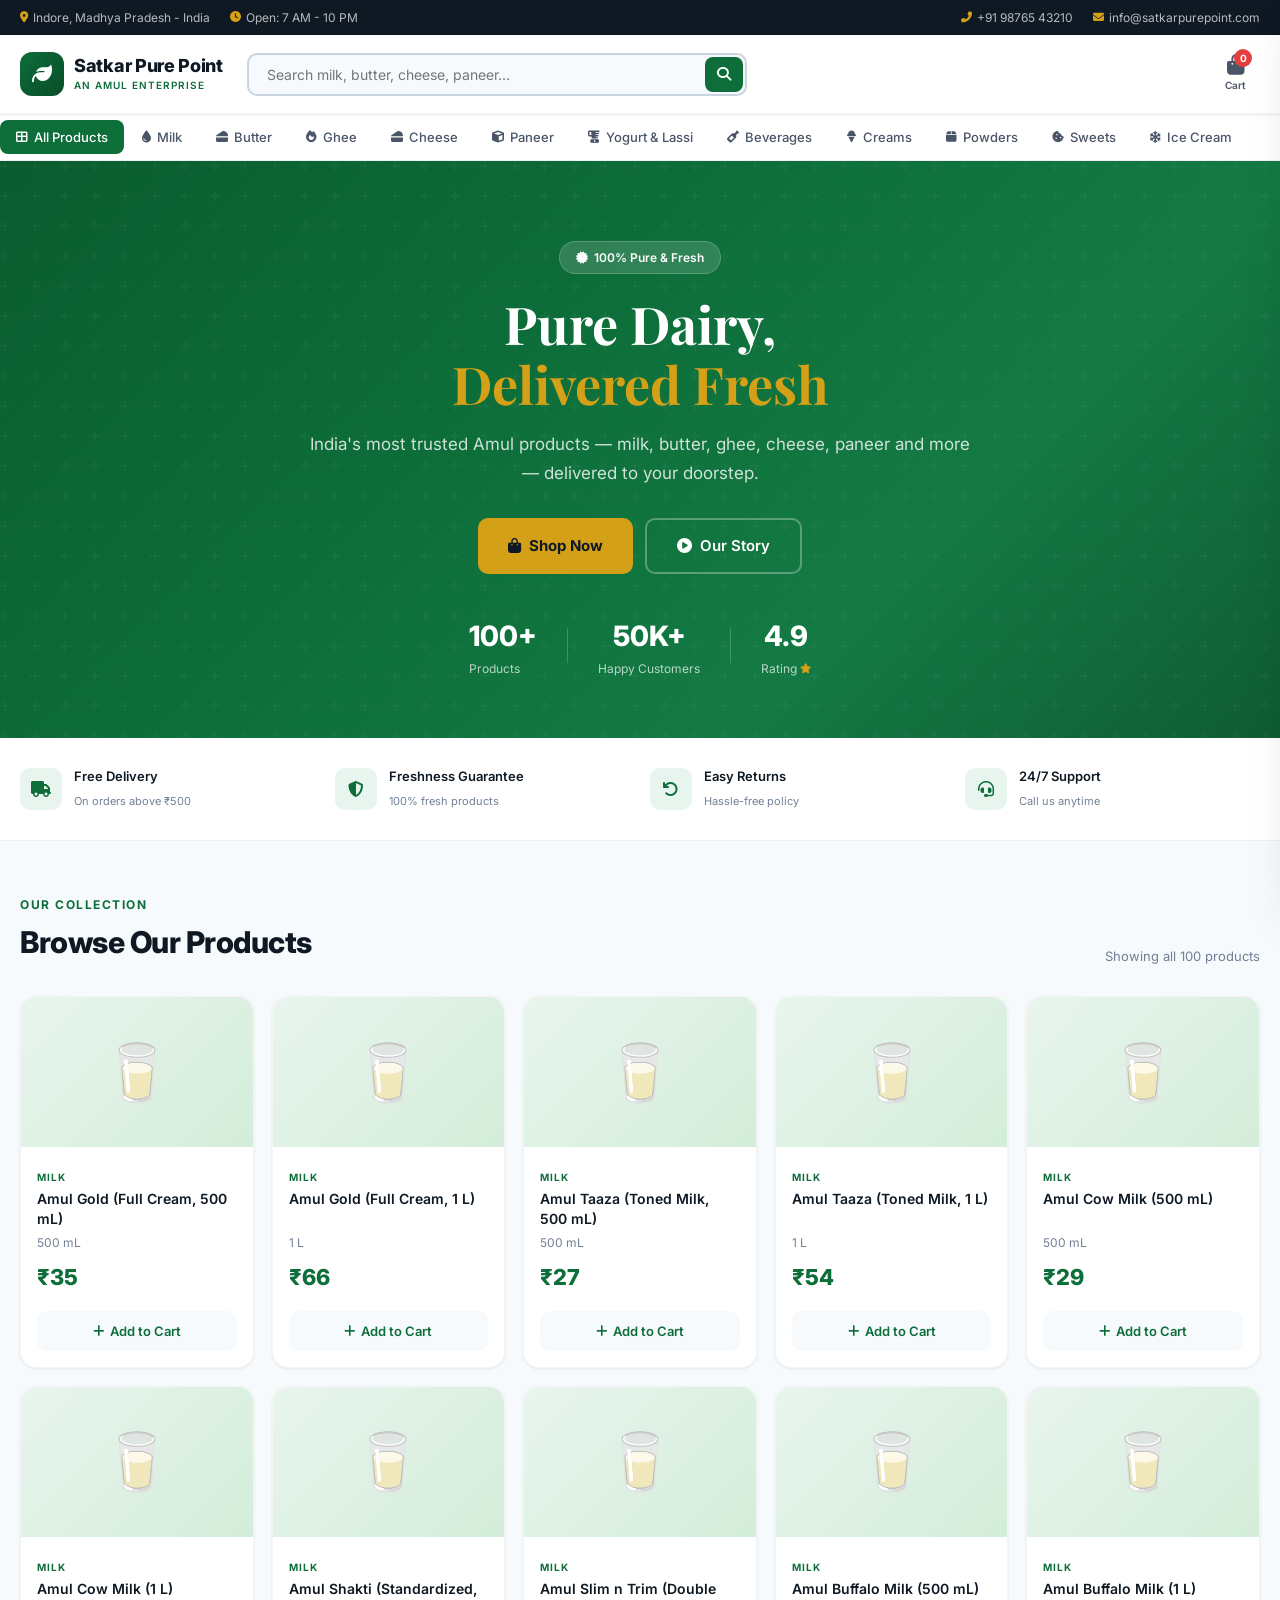
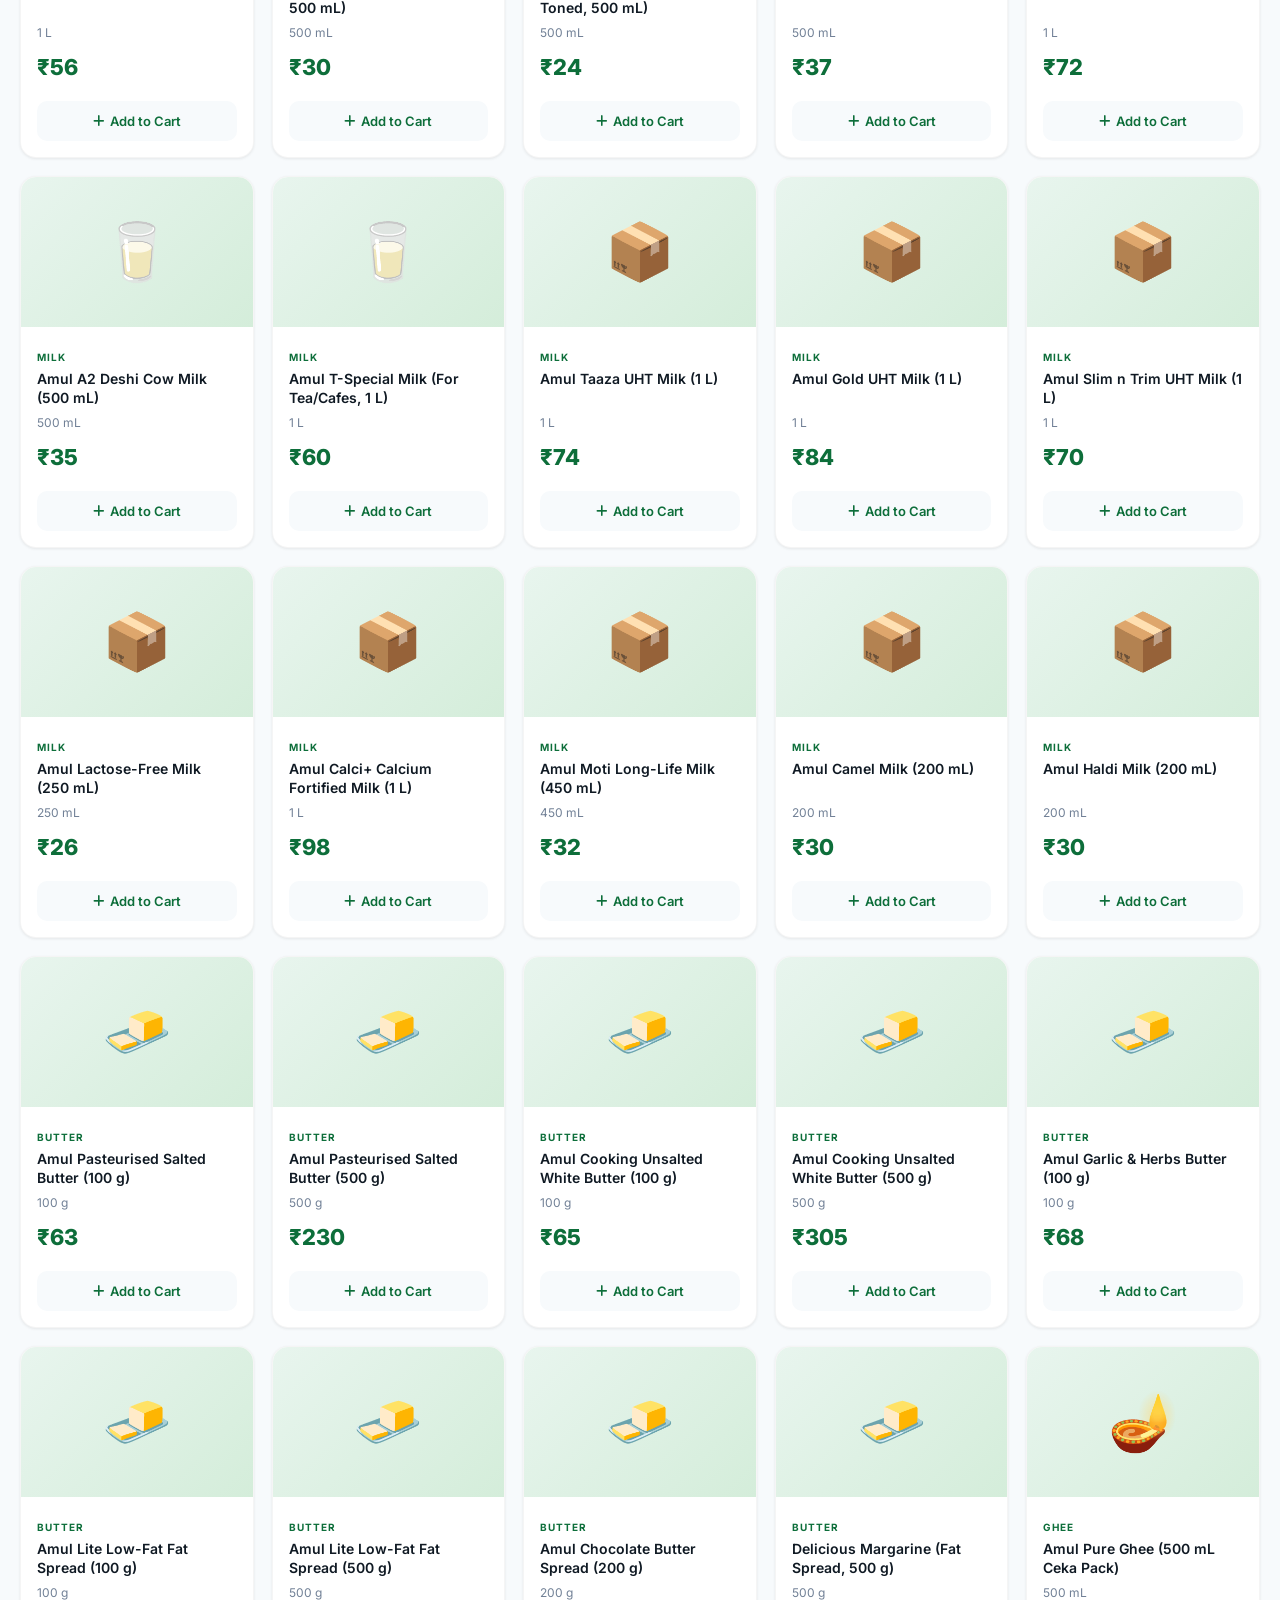
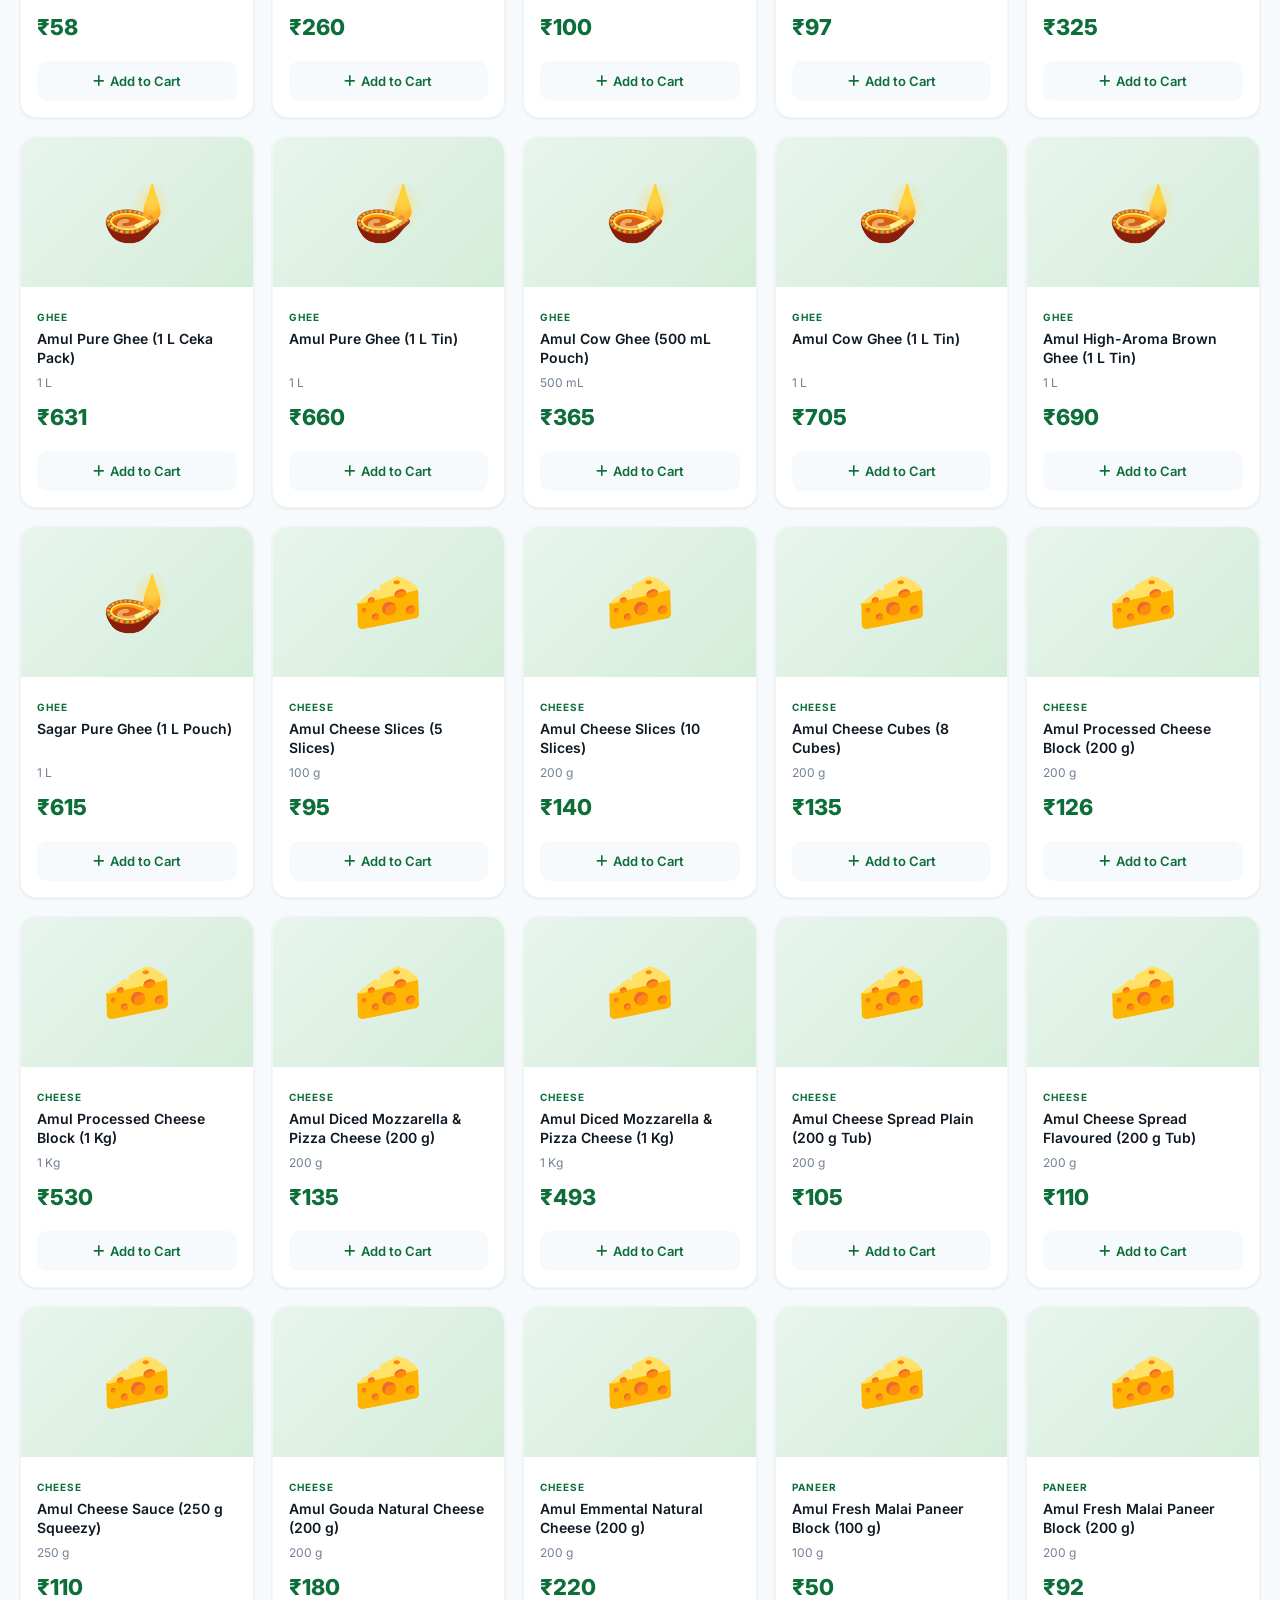
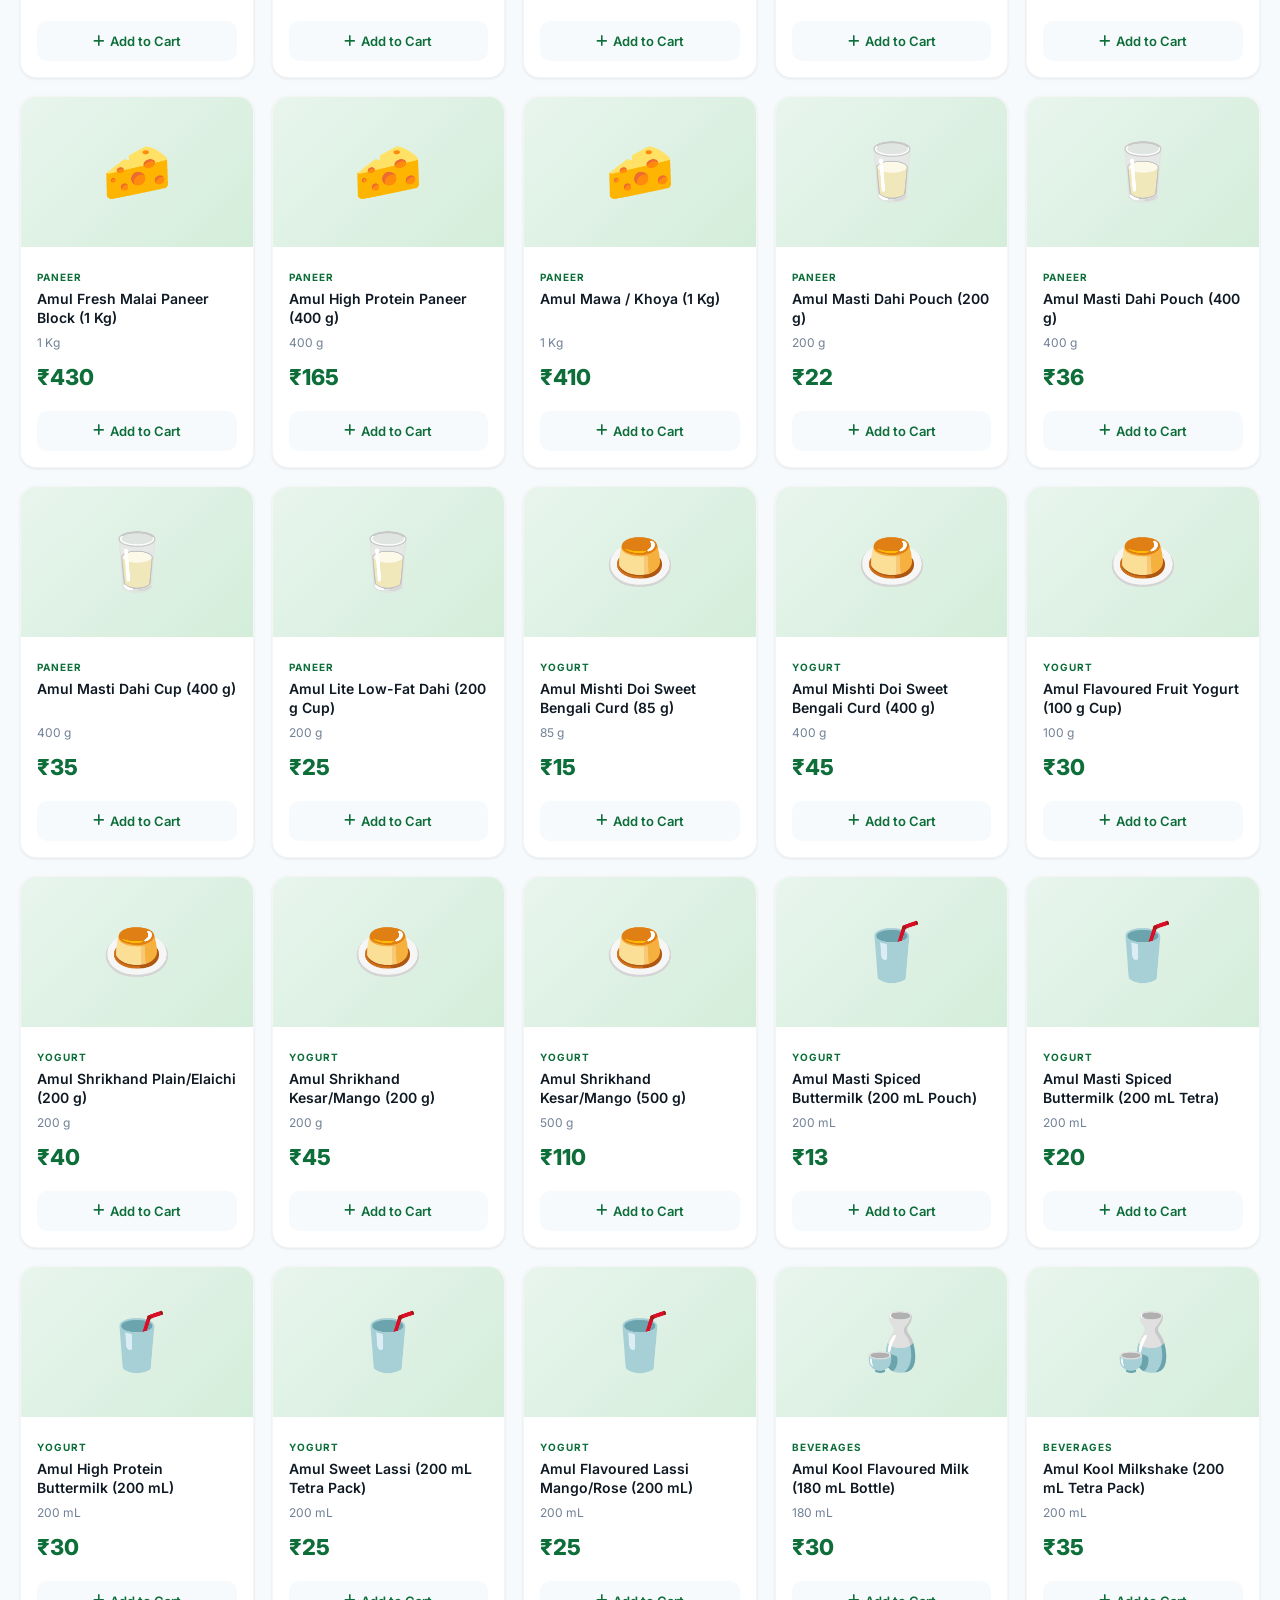
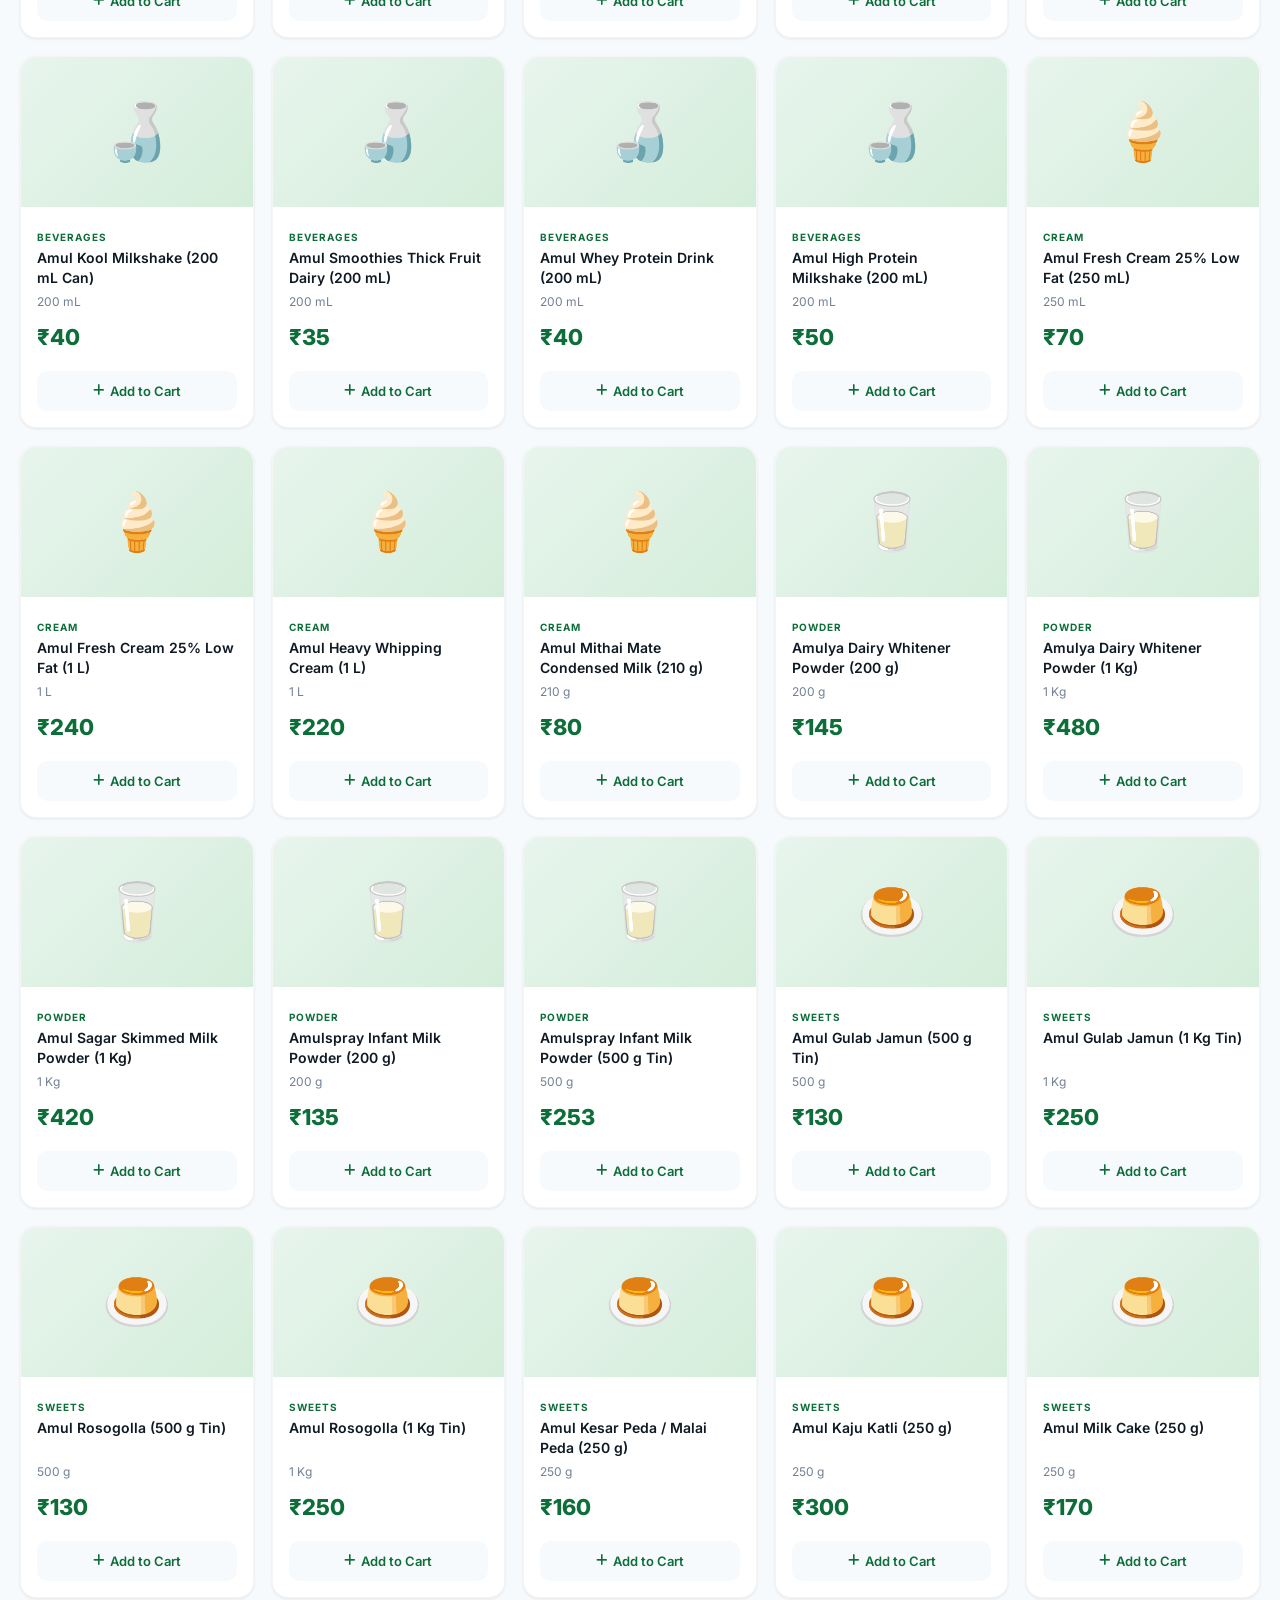
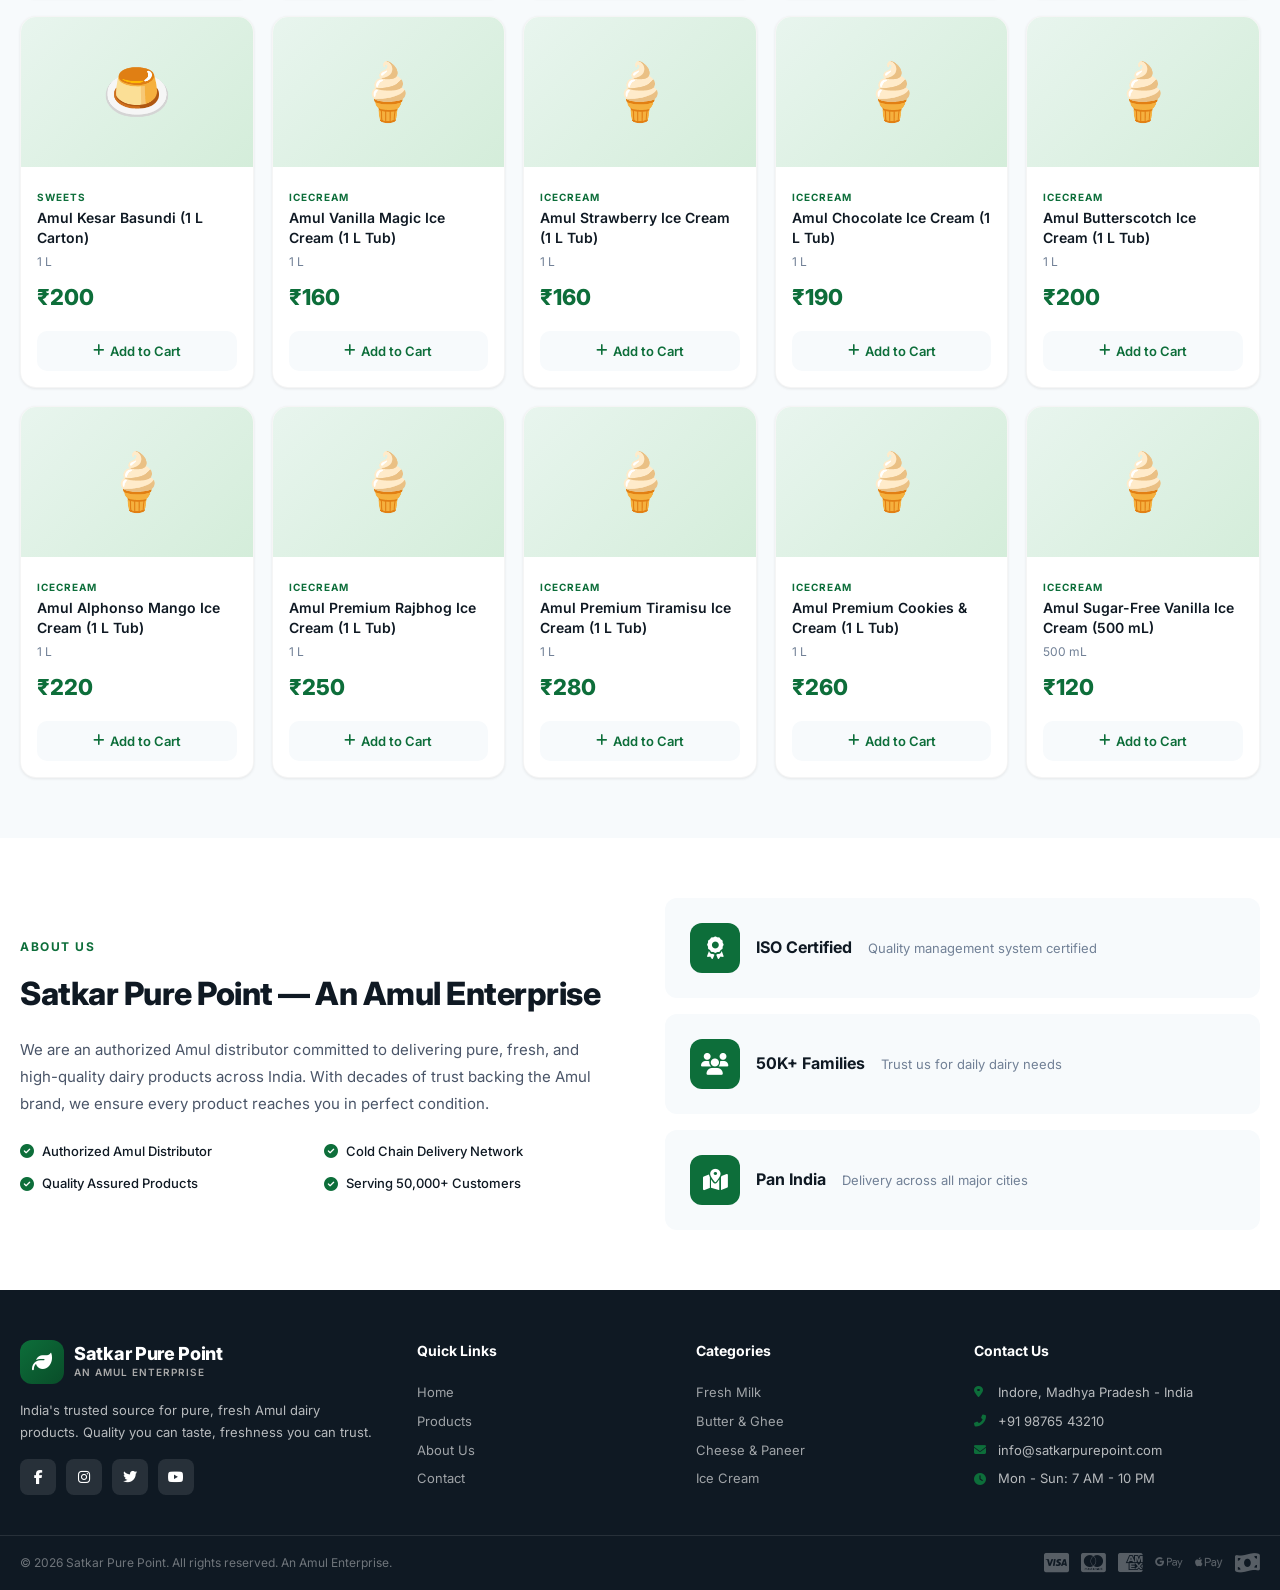
==== commit fd7831a4: "Update location to Indore, MP" ====
--- a/index.html
+++ b/index.html
@@ -14,7 +14,7 @@
 <div class="topbar">
     <div class="container topbar-inner">
         <div class="topbar-left">
-            <span><i class="fas fa-map-marker-alt"></i> Anand, Gujarat - India</span>
+            <span><i class="fas fa-map-marker-alt"></i> Indore, Madhya Pradesh - India</span>
             <span><i class="fas fa-clock"></i> Open: 7 AM - 10 PM</span>
         </div>
         <div class="topbar-right">
@@ -265,7 +265,7 @@
         </div>
         <div class="footer-contact">
             <h4>Contact Us</h4>
-            <p><i class="fas fa-map-marker-alt"></i> Anand, Gujarat, India</p>
+            <p><i class="fas fa-map-marker-alt"></i> Indore, Madhya Pradesh - India</p>
             <p><i class="fas fa-phone-alt"></i> +91 98765 43210</p>
             <p><i class="fas fa-envelope"></i> info@satkarpurepoint.com</p>
             <p><i class="fas fa-clock"></i> Mon - Sun: 7 AM - 10 PM</p>
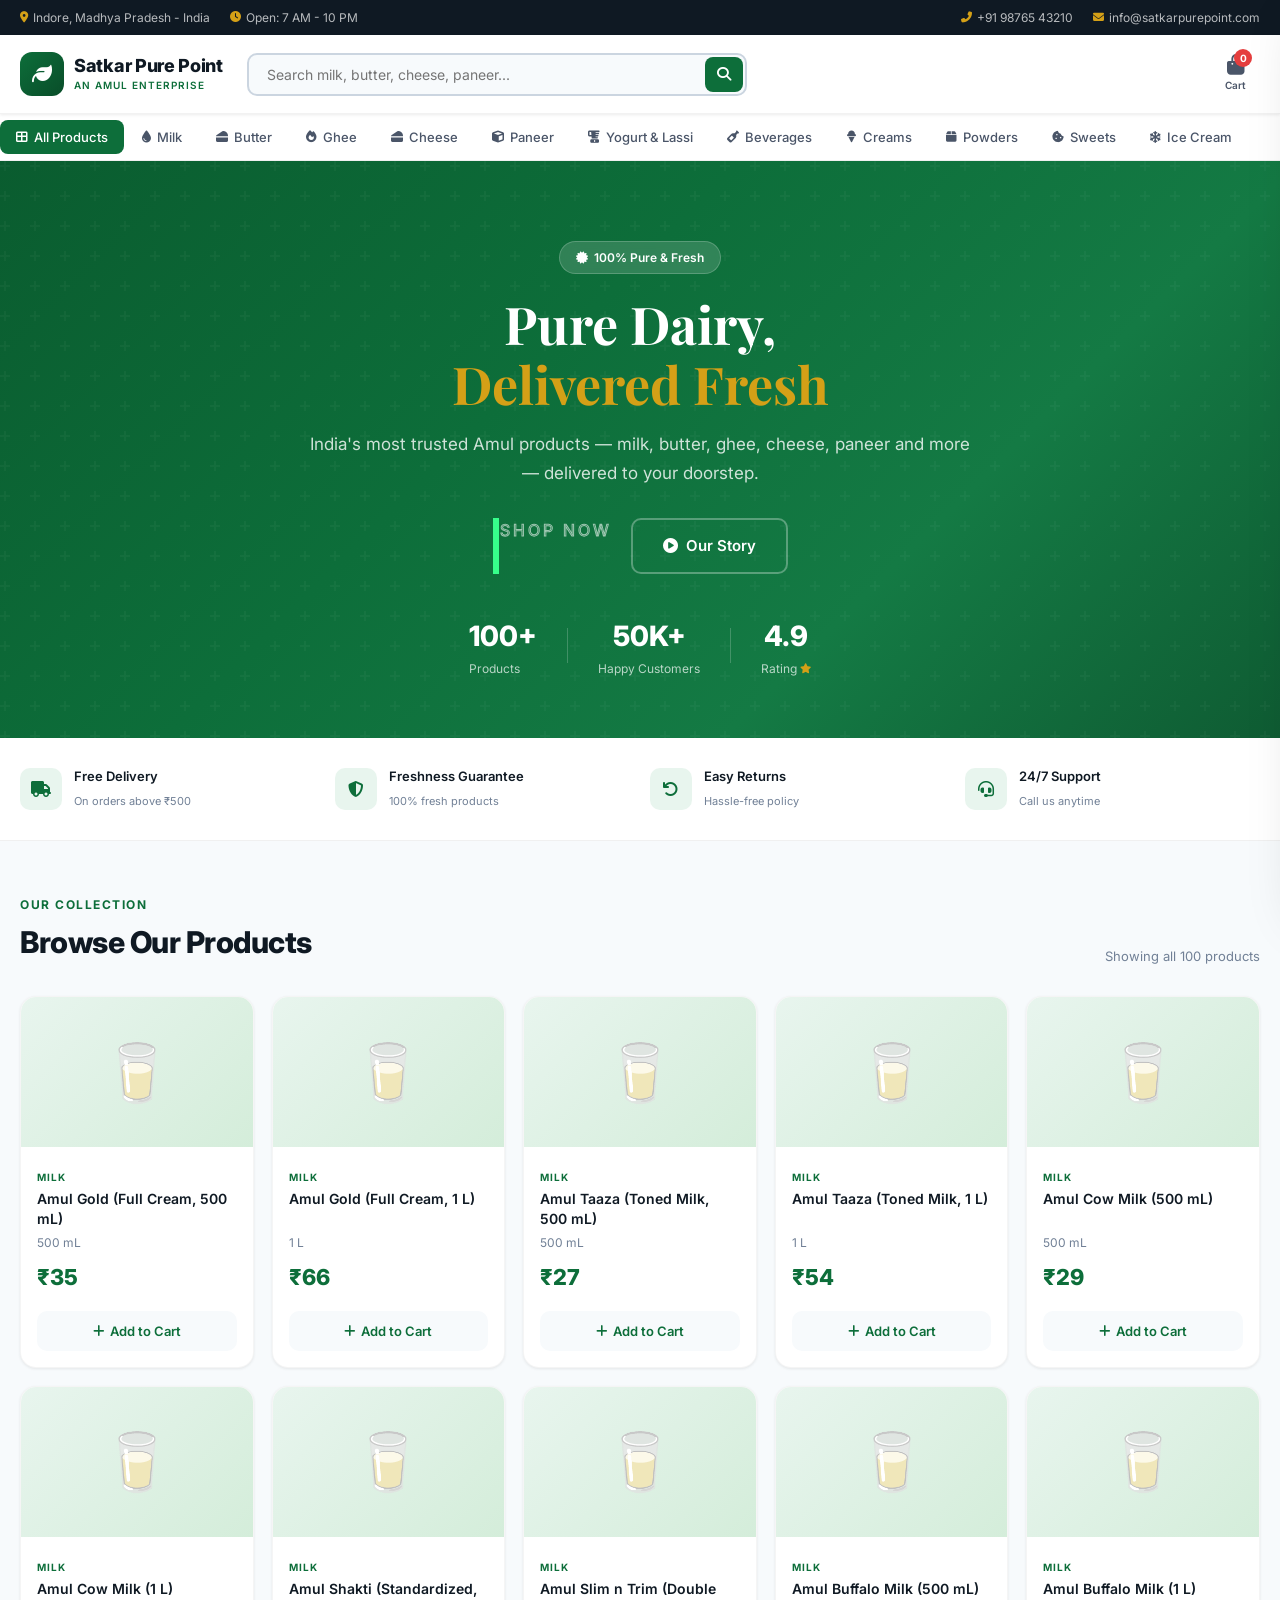
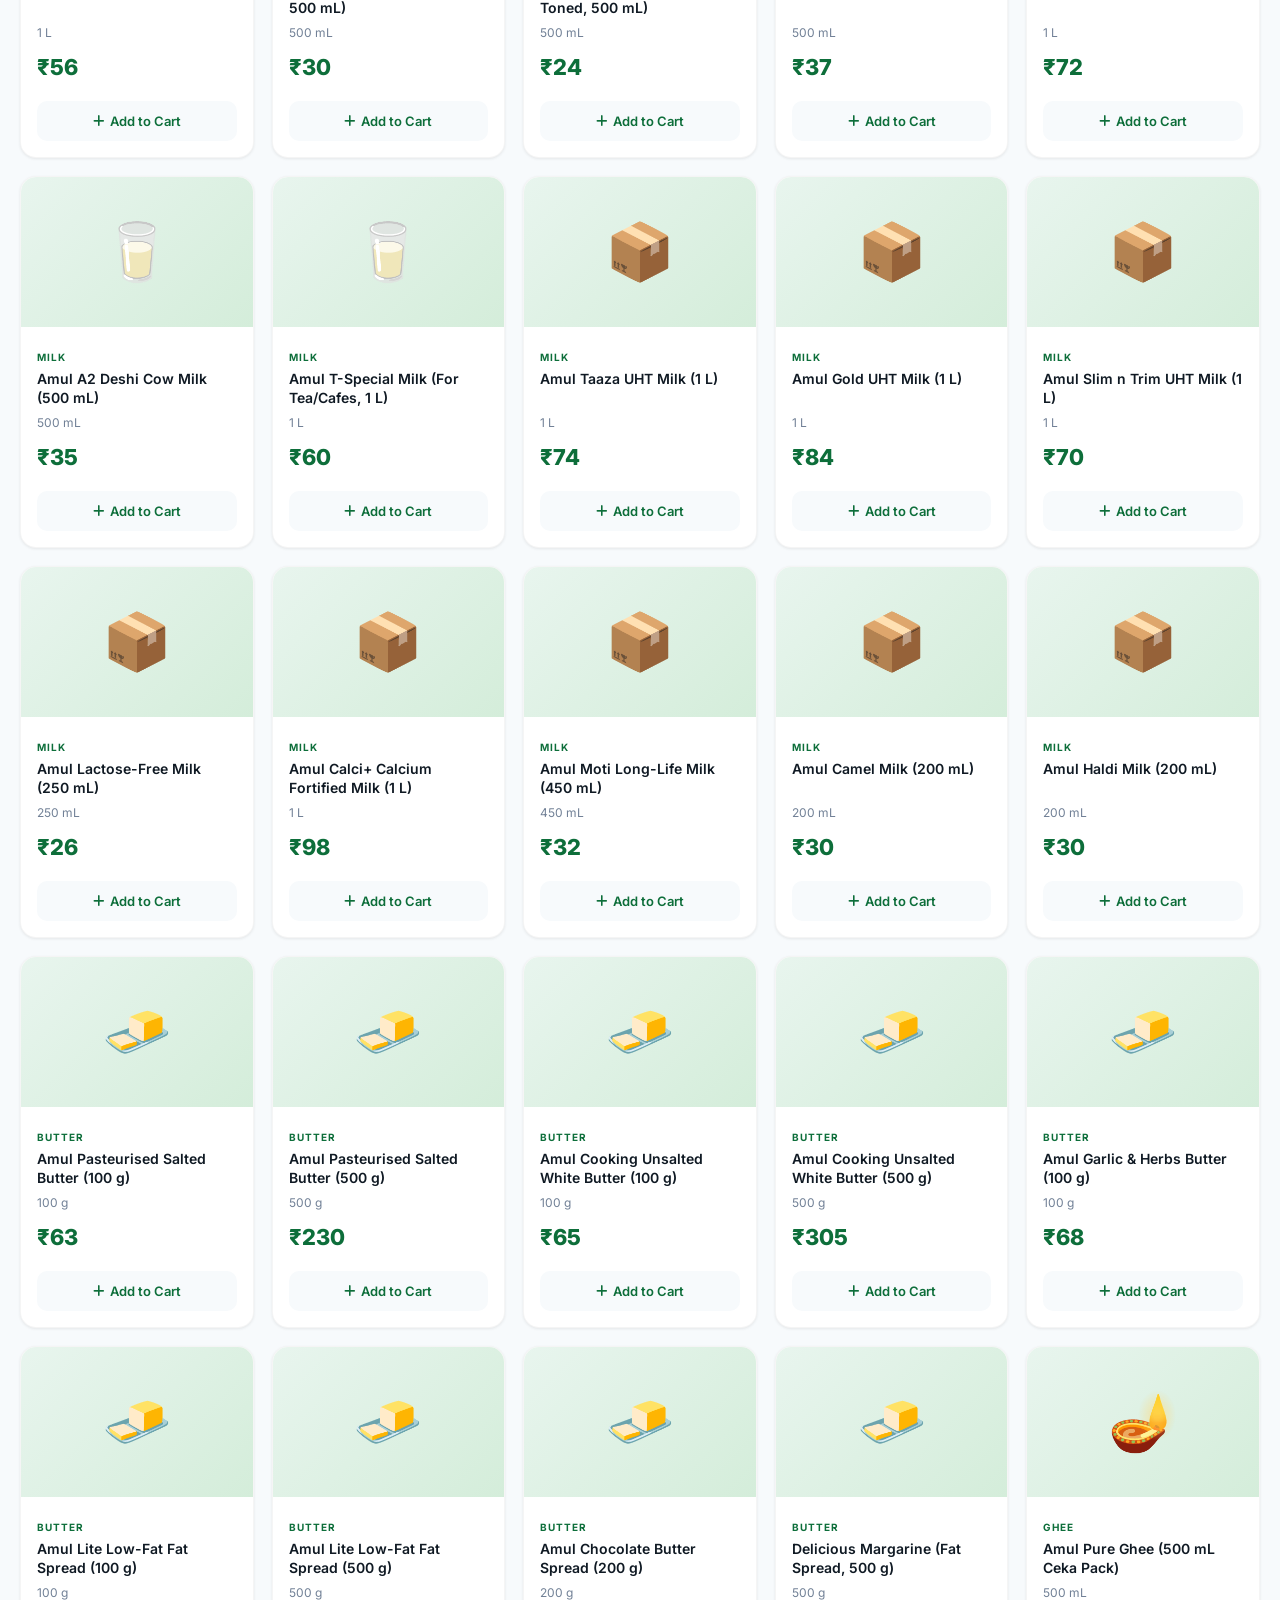
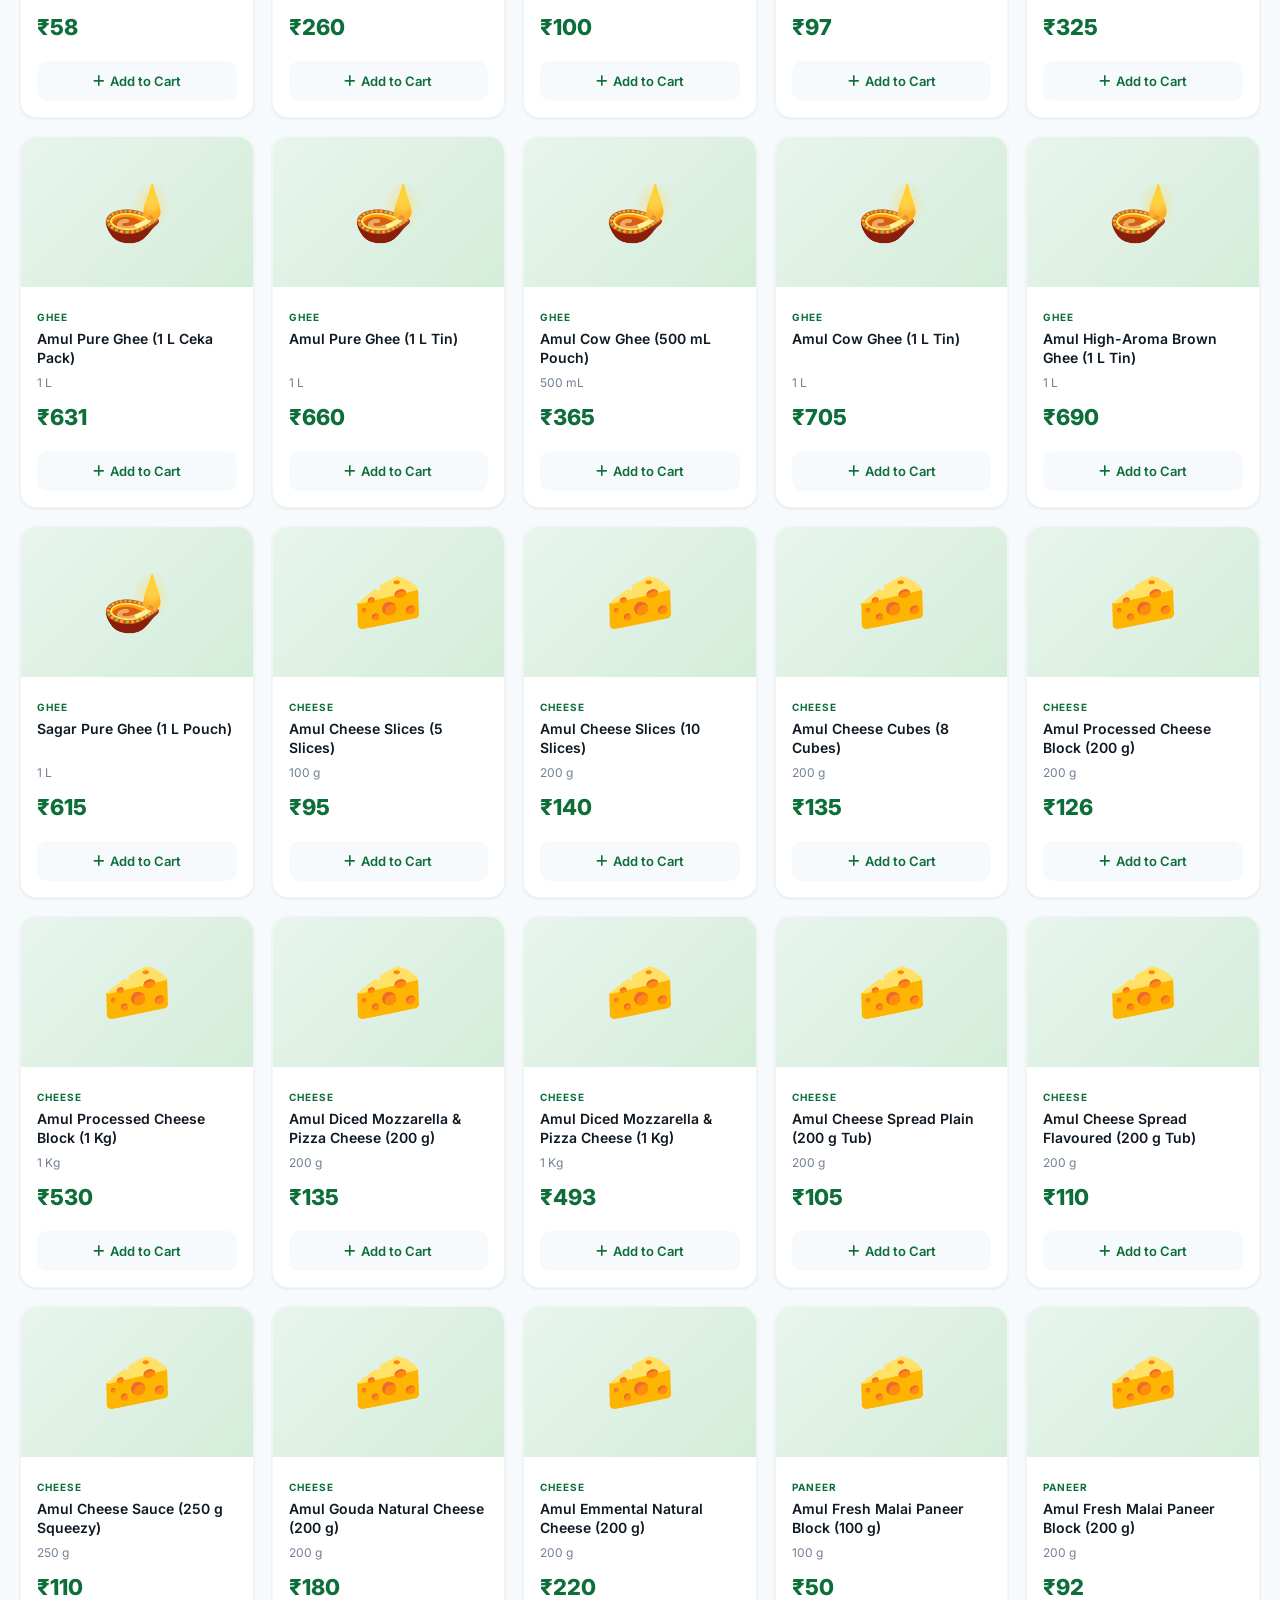
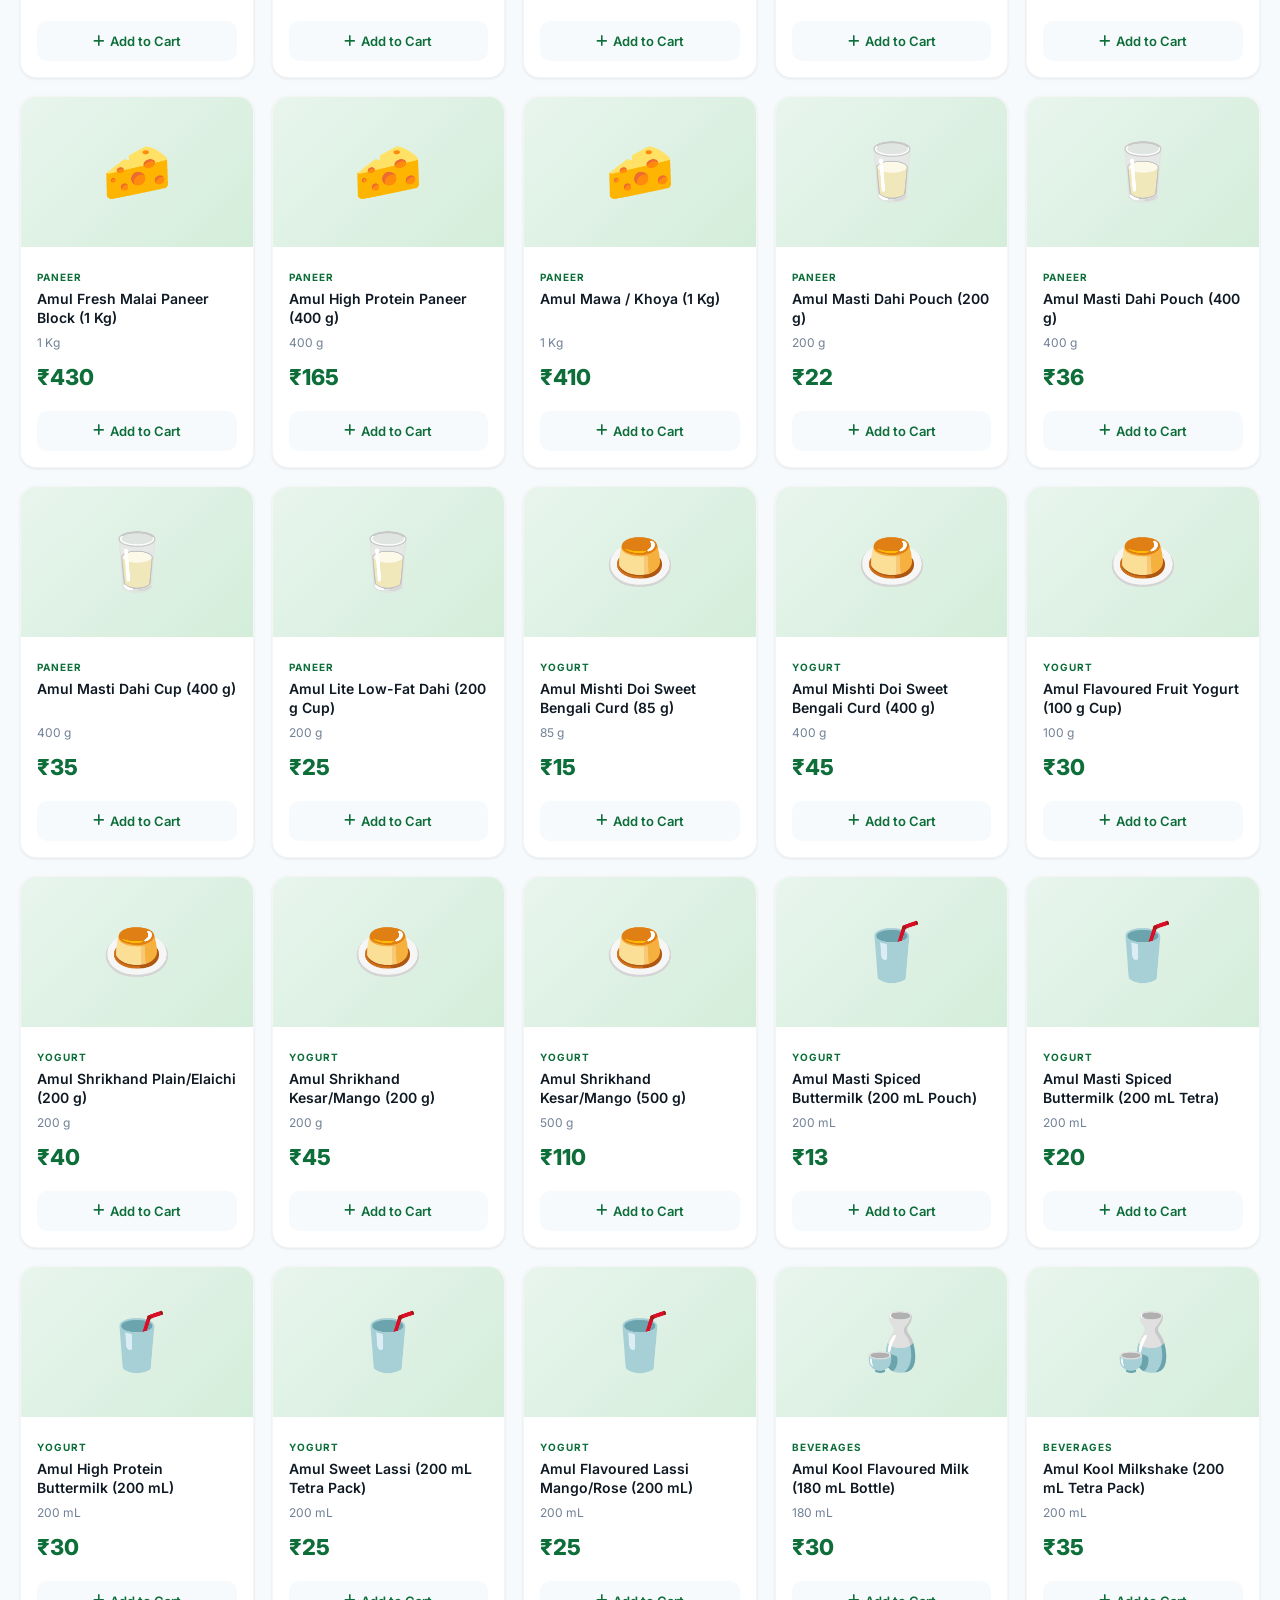
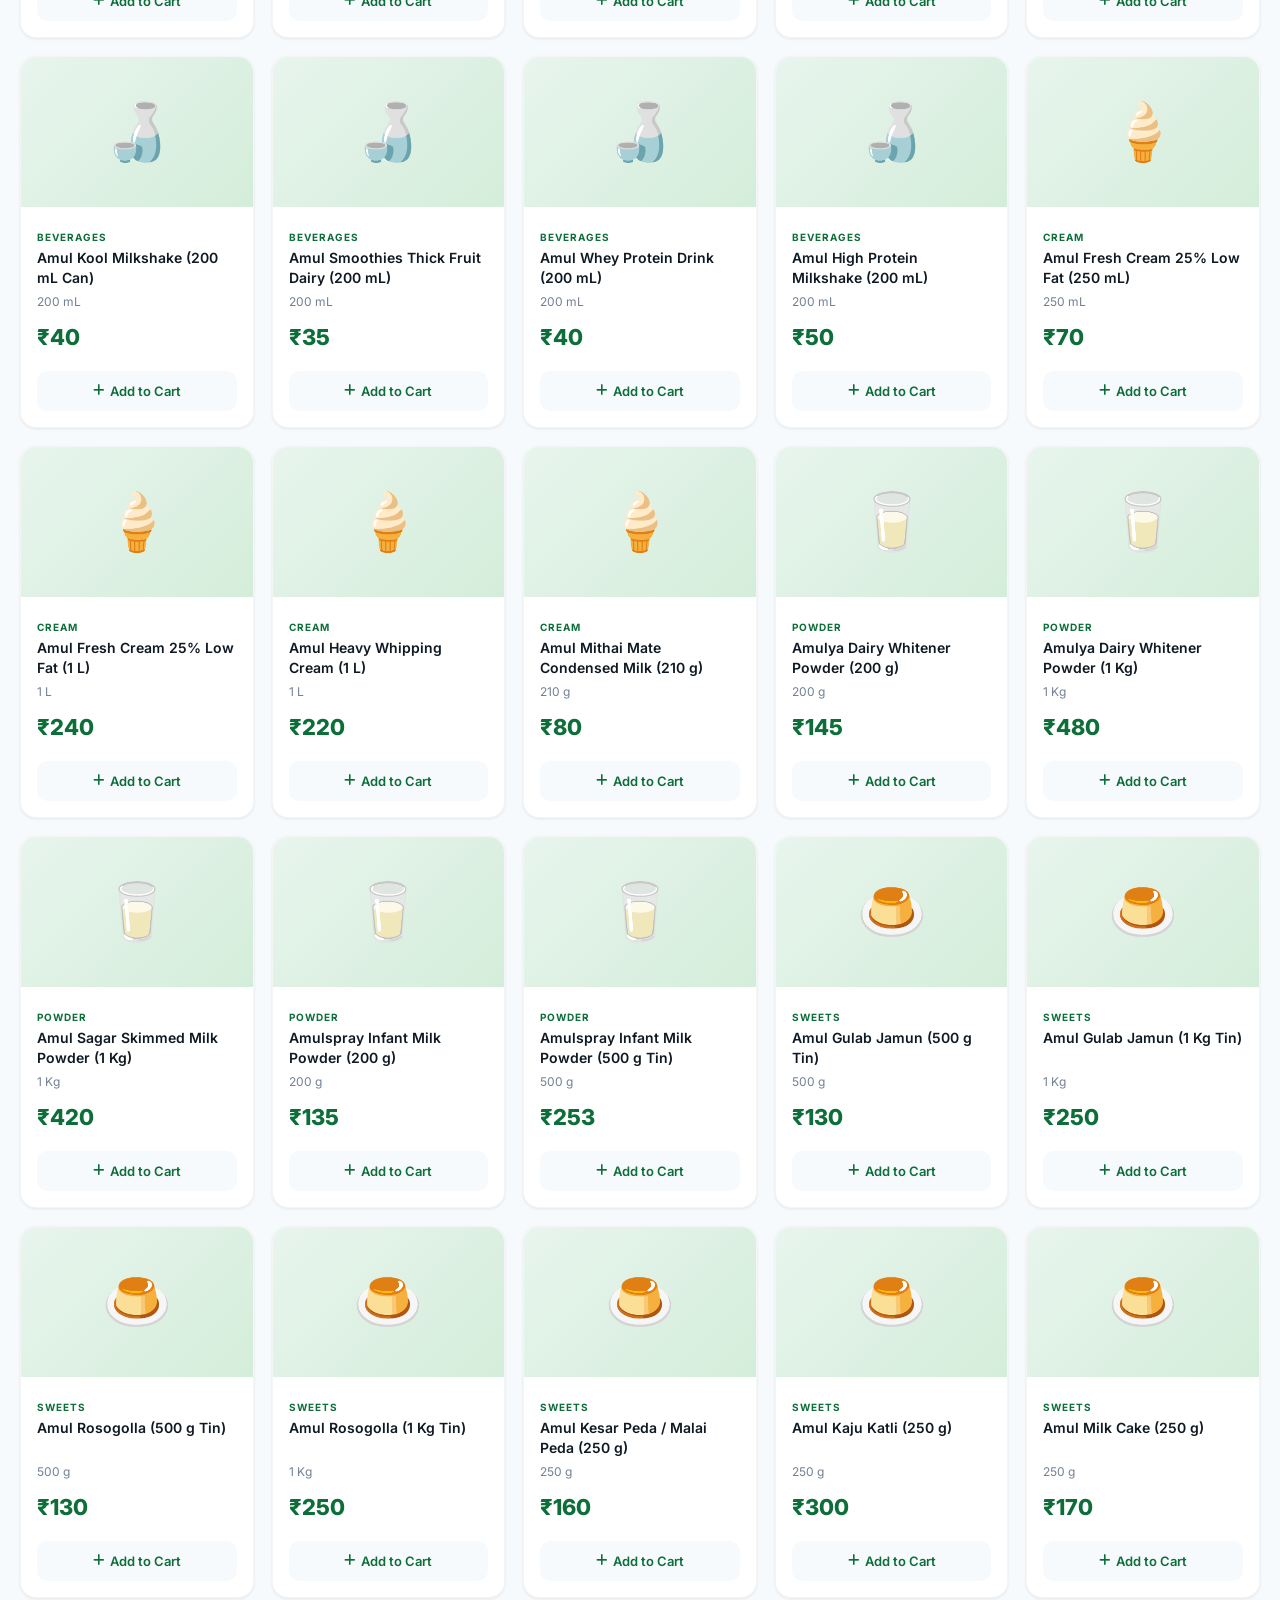
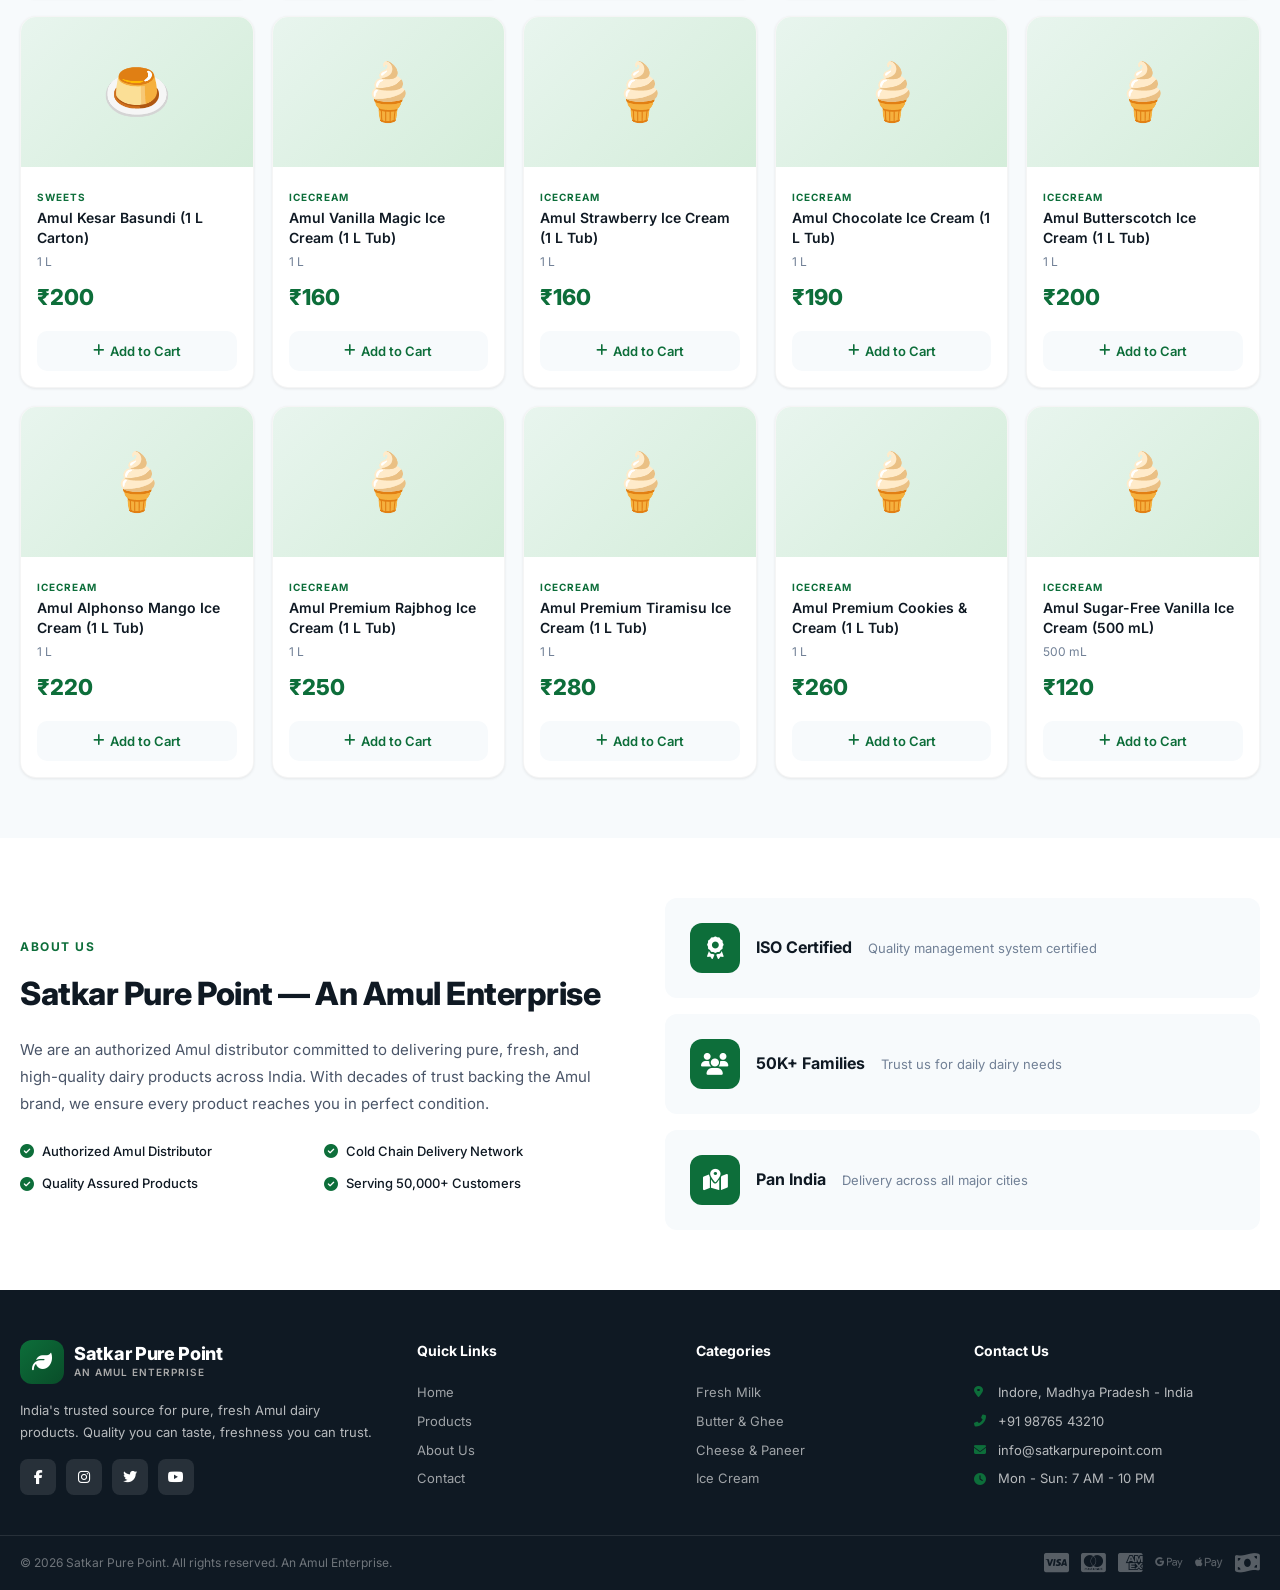
==== commit cc957b2c: "Add animated neon hover button from ui button file" ====
--- a/index.html
+++ b/index.html
@@ -102,7 +102,10 @@
         <h1>Pure Dairy,<br><span>Delivered Fresh</span></h1>
         <p>India's most trusted Amul products — milk, butter, ghee, cheese, paneer and more — delivered to your doorstep.</p>
         <div class="hero-actions">
-            <a href="#products" class="btn-primary"><i class="fas fa-shopping-bag"></i> Shop Now</a>
+            <a href="#products" class="button" data-text="Shop Now">
+                <span class="actual-text">&nbsp;Shop Now&nbsp;</span>
+                <span aria-hidden="true" class="hover-text">&nbsp;Shop Now&nbsp;</span>
+            </a>
             <a href="#about" class="btn-outline"><i class="fas fa-play-circle"></i> Our Story</a>
         </div>
         <div class="hero-stats">
--- a/styles.css
+++ b/styles.css
@@ -248,6 +248,48 @@
 }
 .hero-actions { display: flex; gap: 12px; justify-content: center; margin-bottom: 40px; }
 
+/* Animated Buttons */
+.button {
+    margin: 0;
+    height: auto;
+    background: transparent;
+    padding: 0;
+    border: none;
+    cursor: pointer;
+    display: inline-flex;
+    text-decoration: none;
+}
+.button {
+    --border-right: 6px;
+    --text-stroke-color: rgba(255,255,255,0.6);
+    --animation-color: #37FF8B;
+    --fs-size: 1em;
+    letter-spacing: 3px;
+    font-size: var(--fs-size);
+    font-family: 'Inter', sans-serif;
+    position: relative;
+    text-transform: uppercase;
+    color: transparent;
+    -webkit-text-stroke: 1px var(--text-stroke-color);
+    transition: all 0.3s;
+}
+.button .hover-text {
+    position: absolute;
+    box-sizing: border-box;
+    content: attr(data-text);
+    color: var(--animation-color);
+    width: 0%;
+    inset: 0;
+    border-right: var(--border-right) solid var(--animation-color);
+    overflow: hidden;
+    transition: 0.5s;
+    -webkit-text-stroke: 1px var(--animation-color);
+}
+.button:hover .hover-text {
+    width: 100%;
+    filter: drop-shadow(0 0 23px var(--animation-color));
+}
+
 .btn-primary {
     display: inline-flex;
     align-items: center;
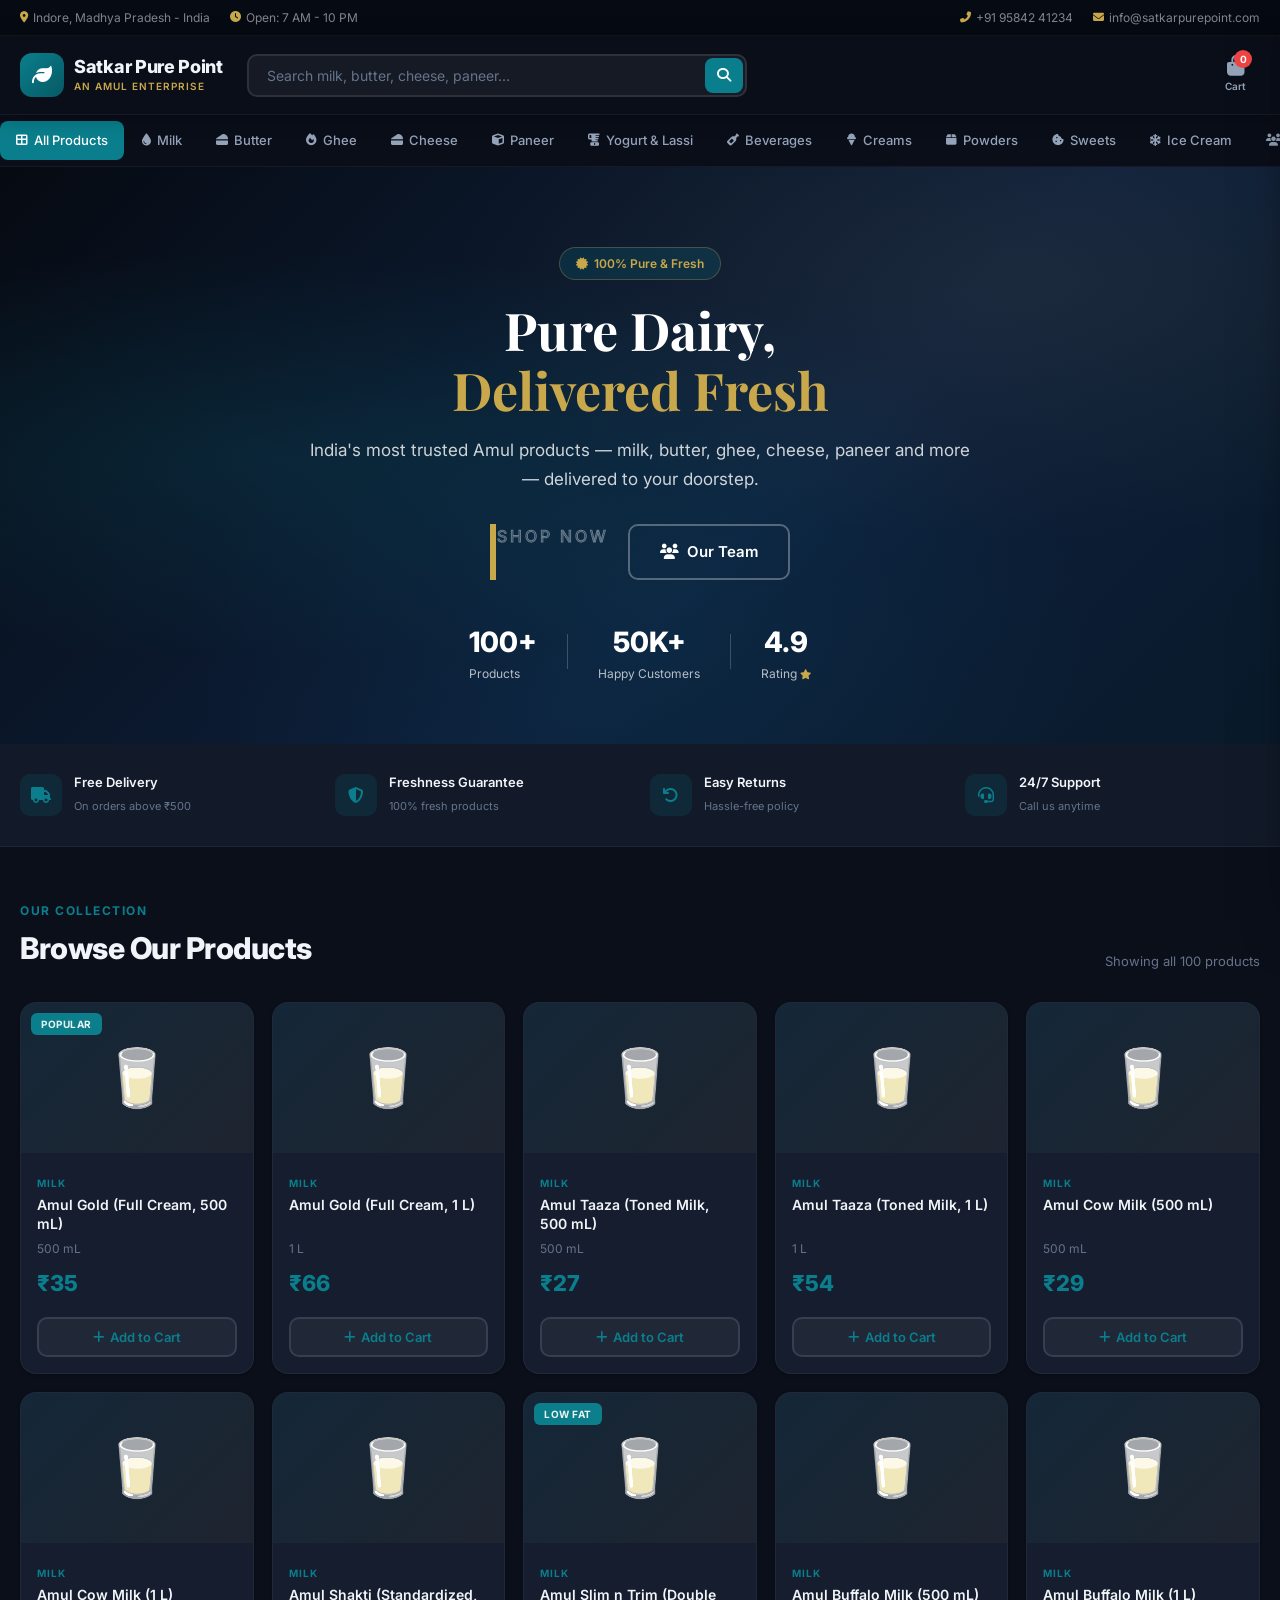
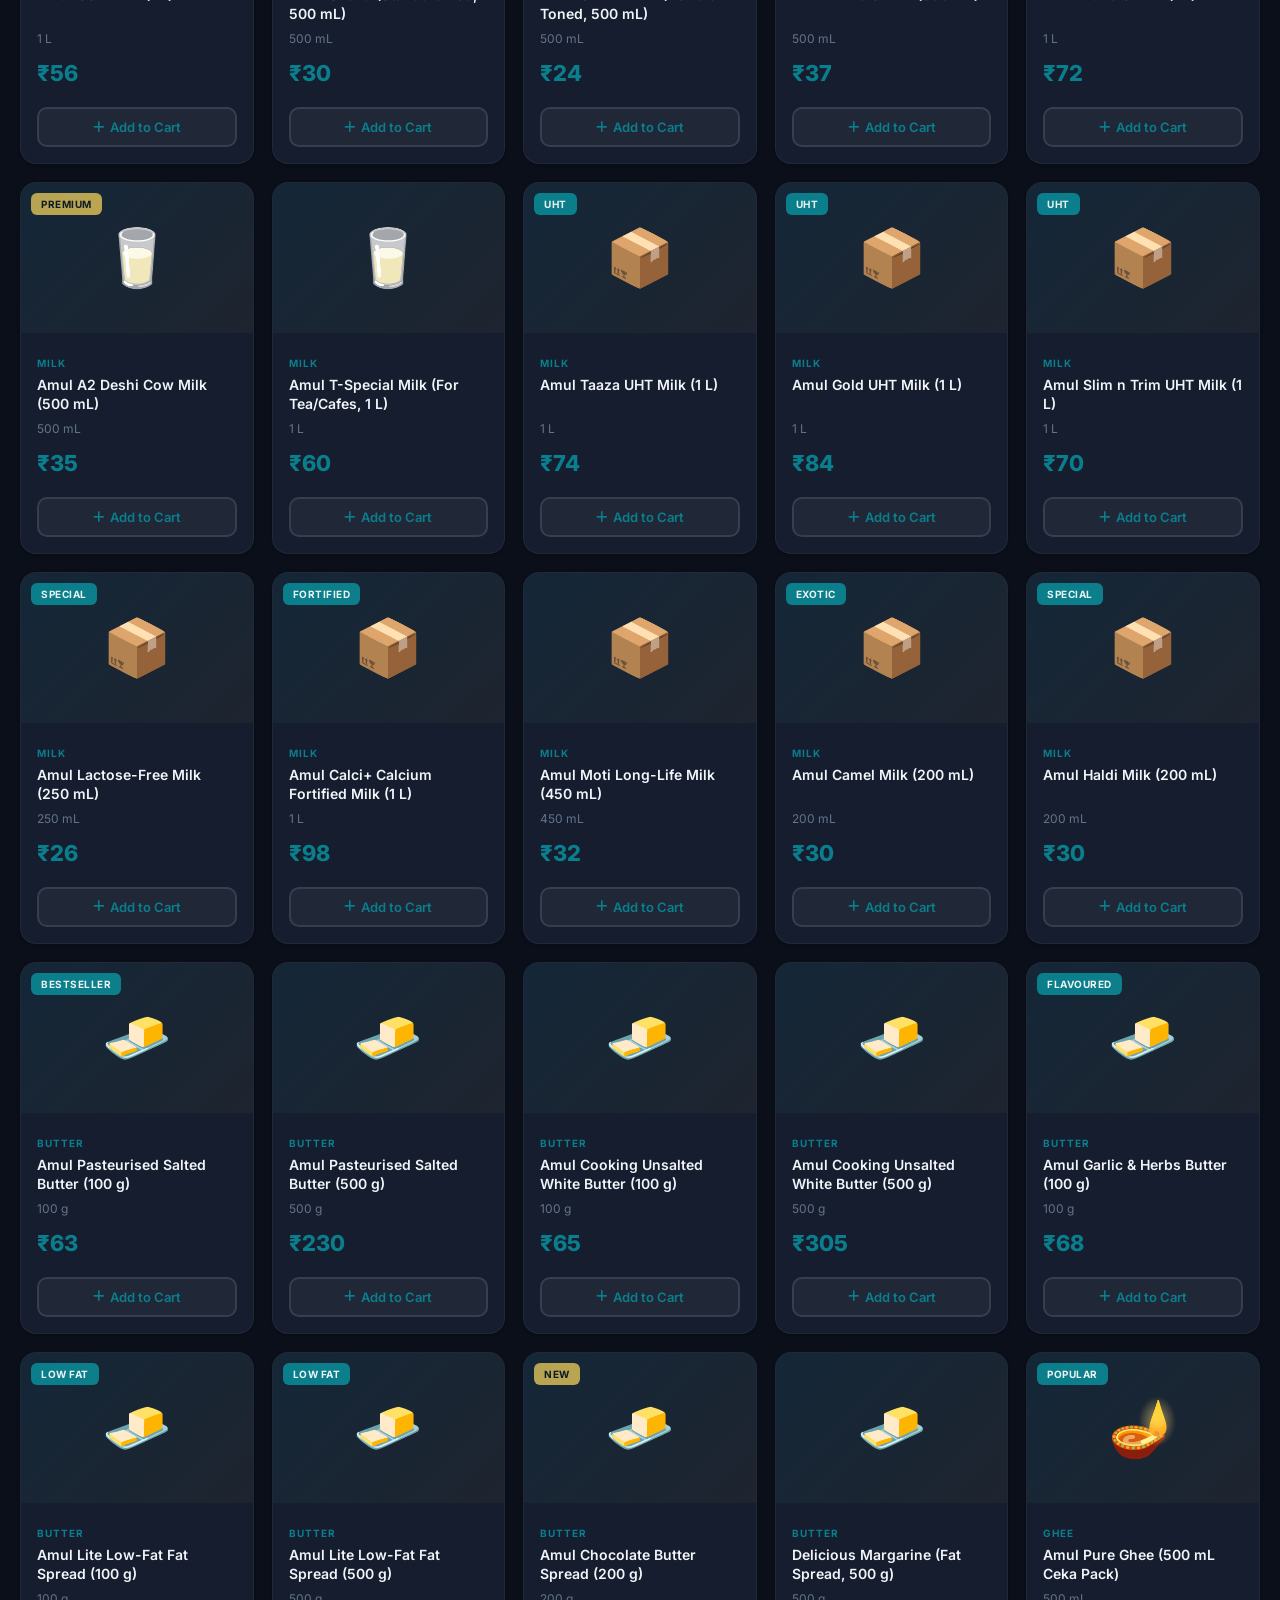
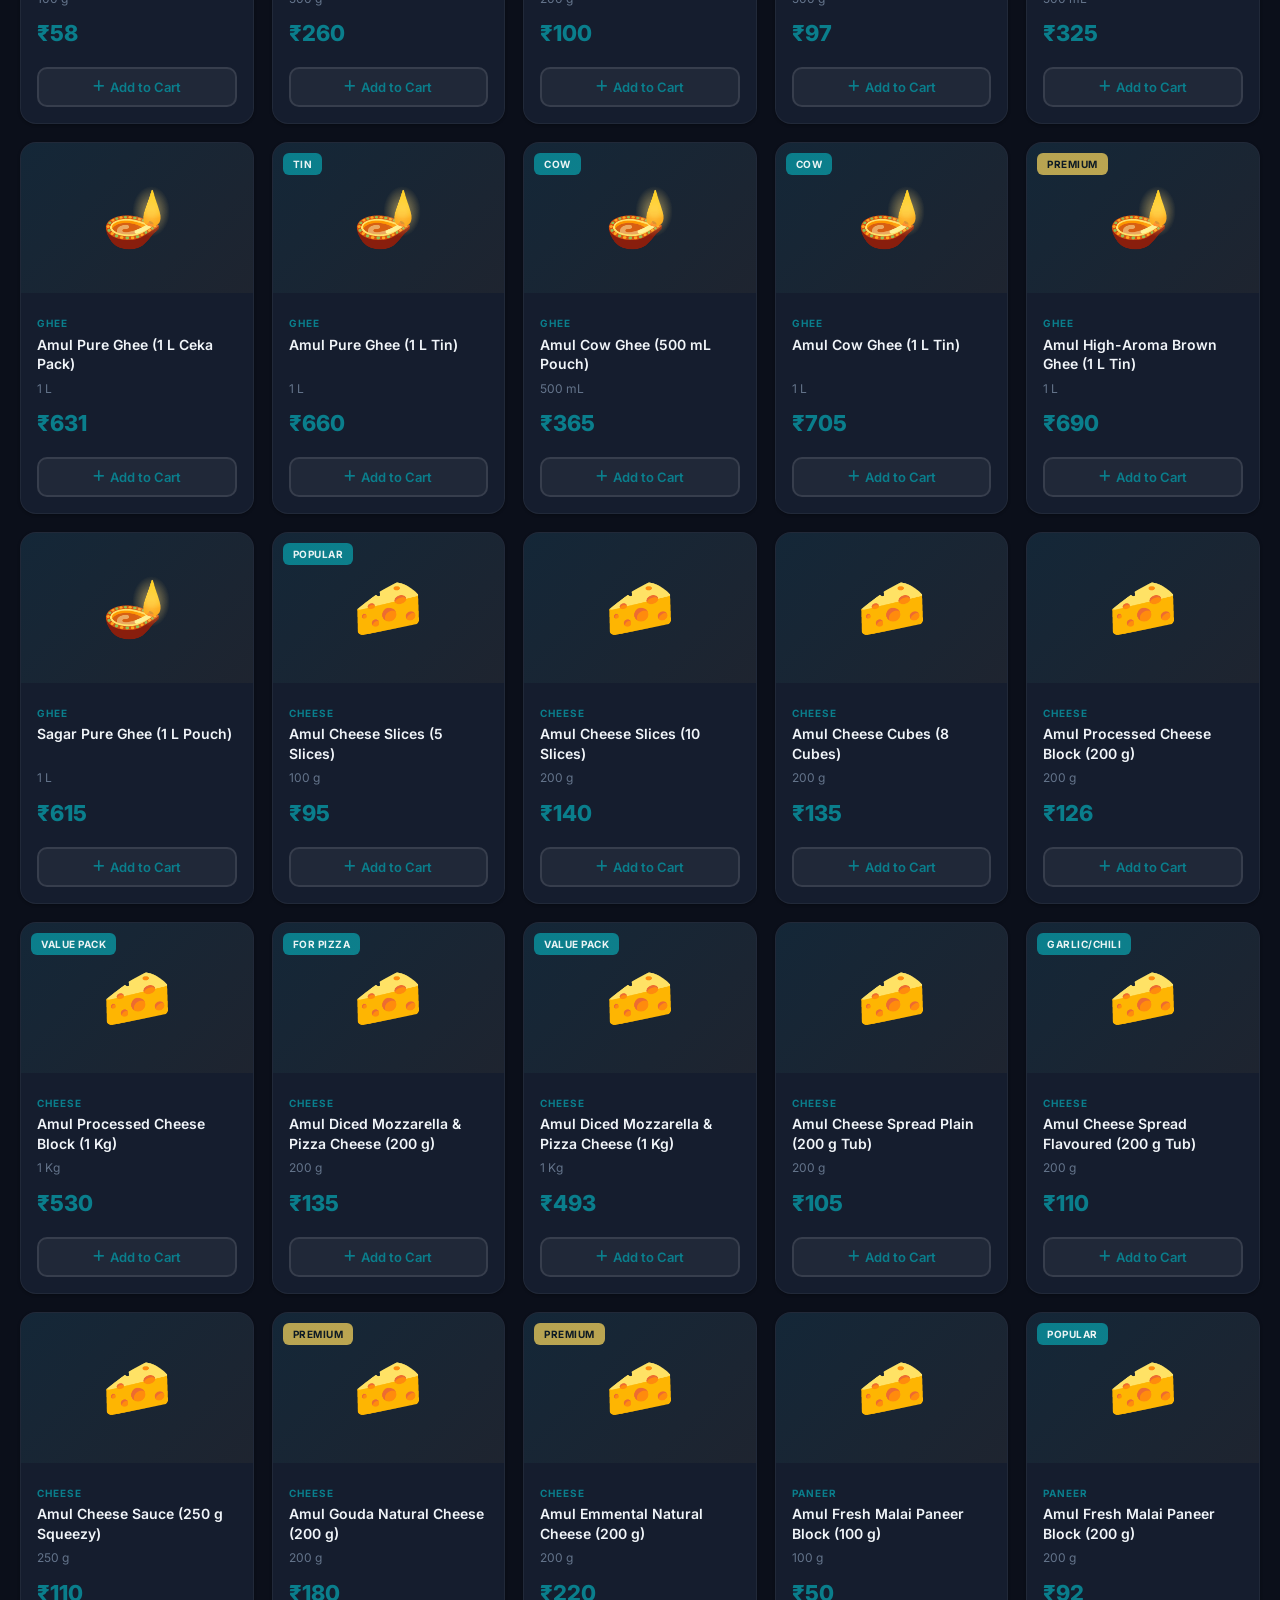
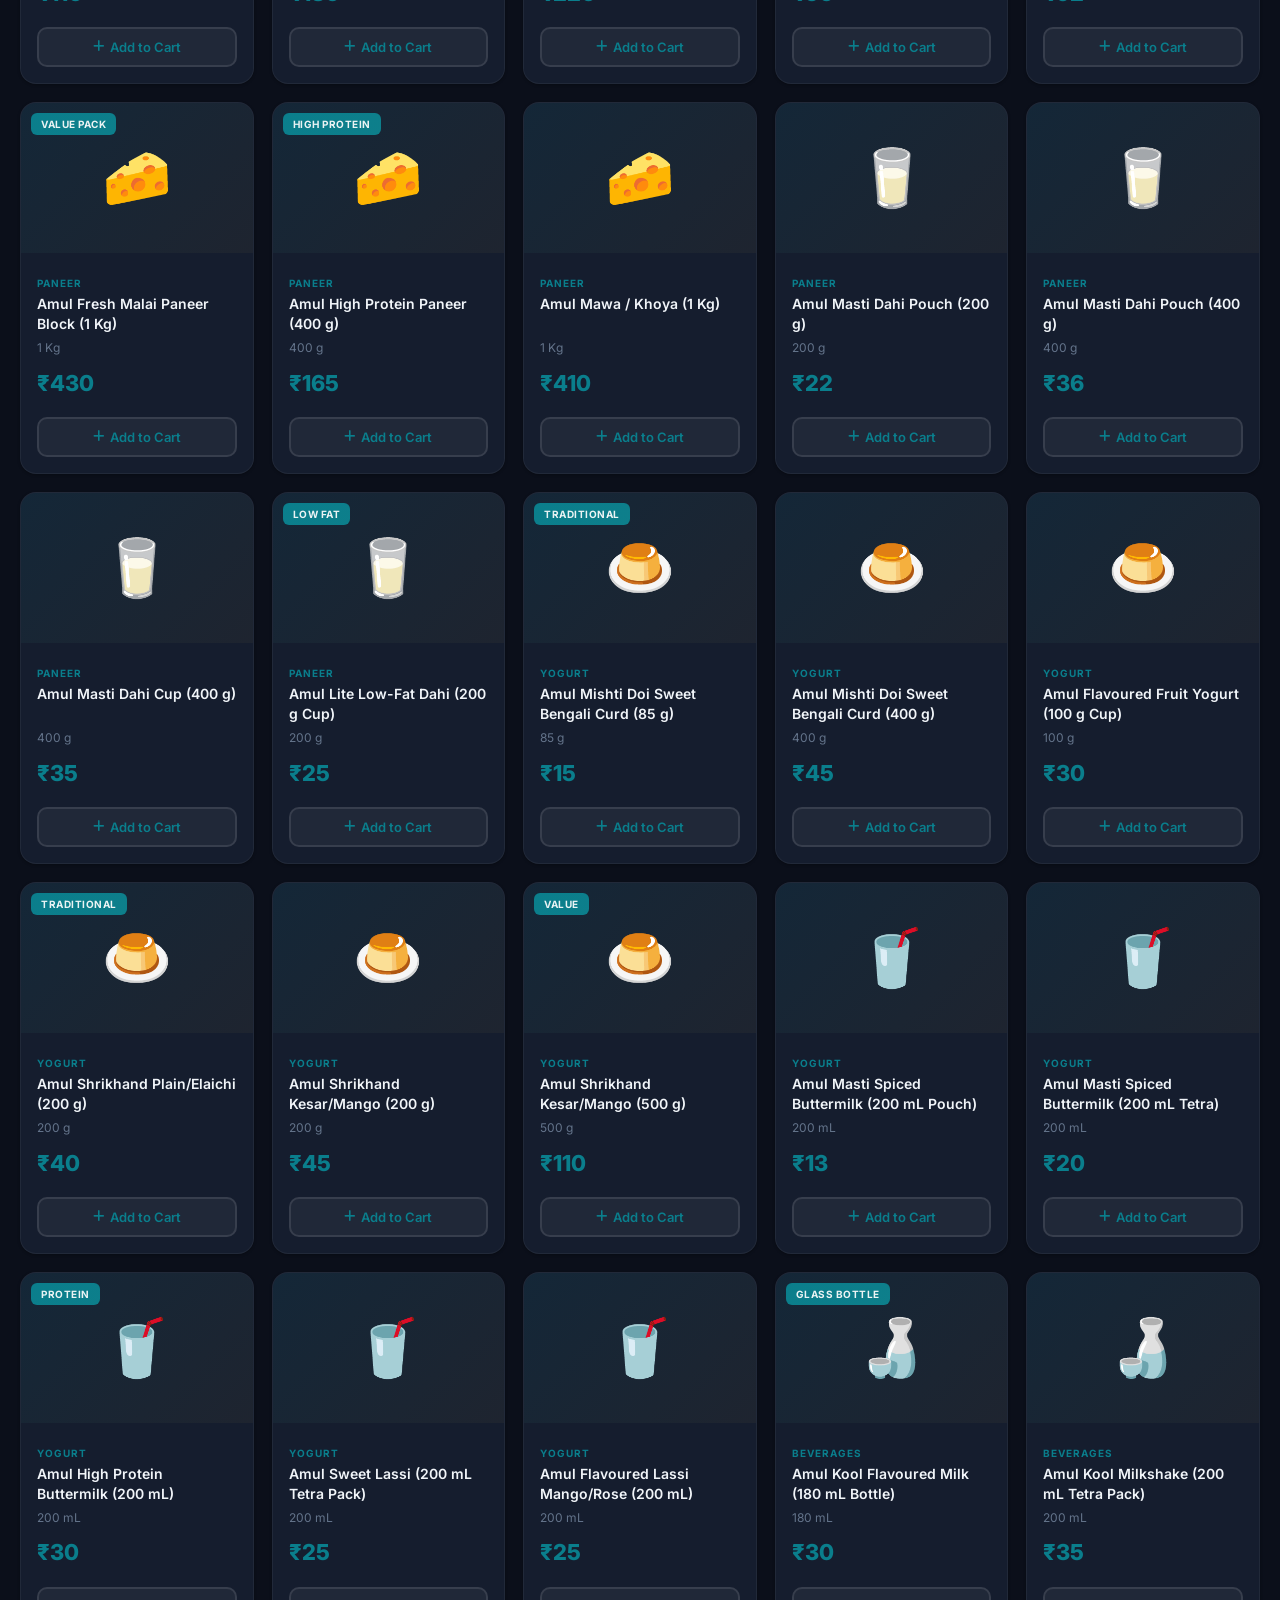
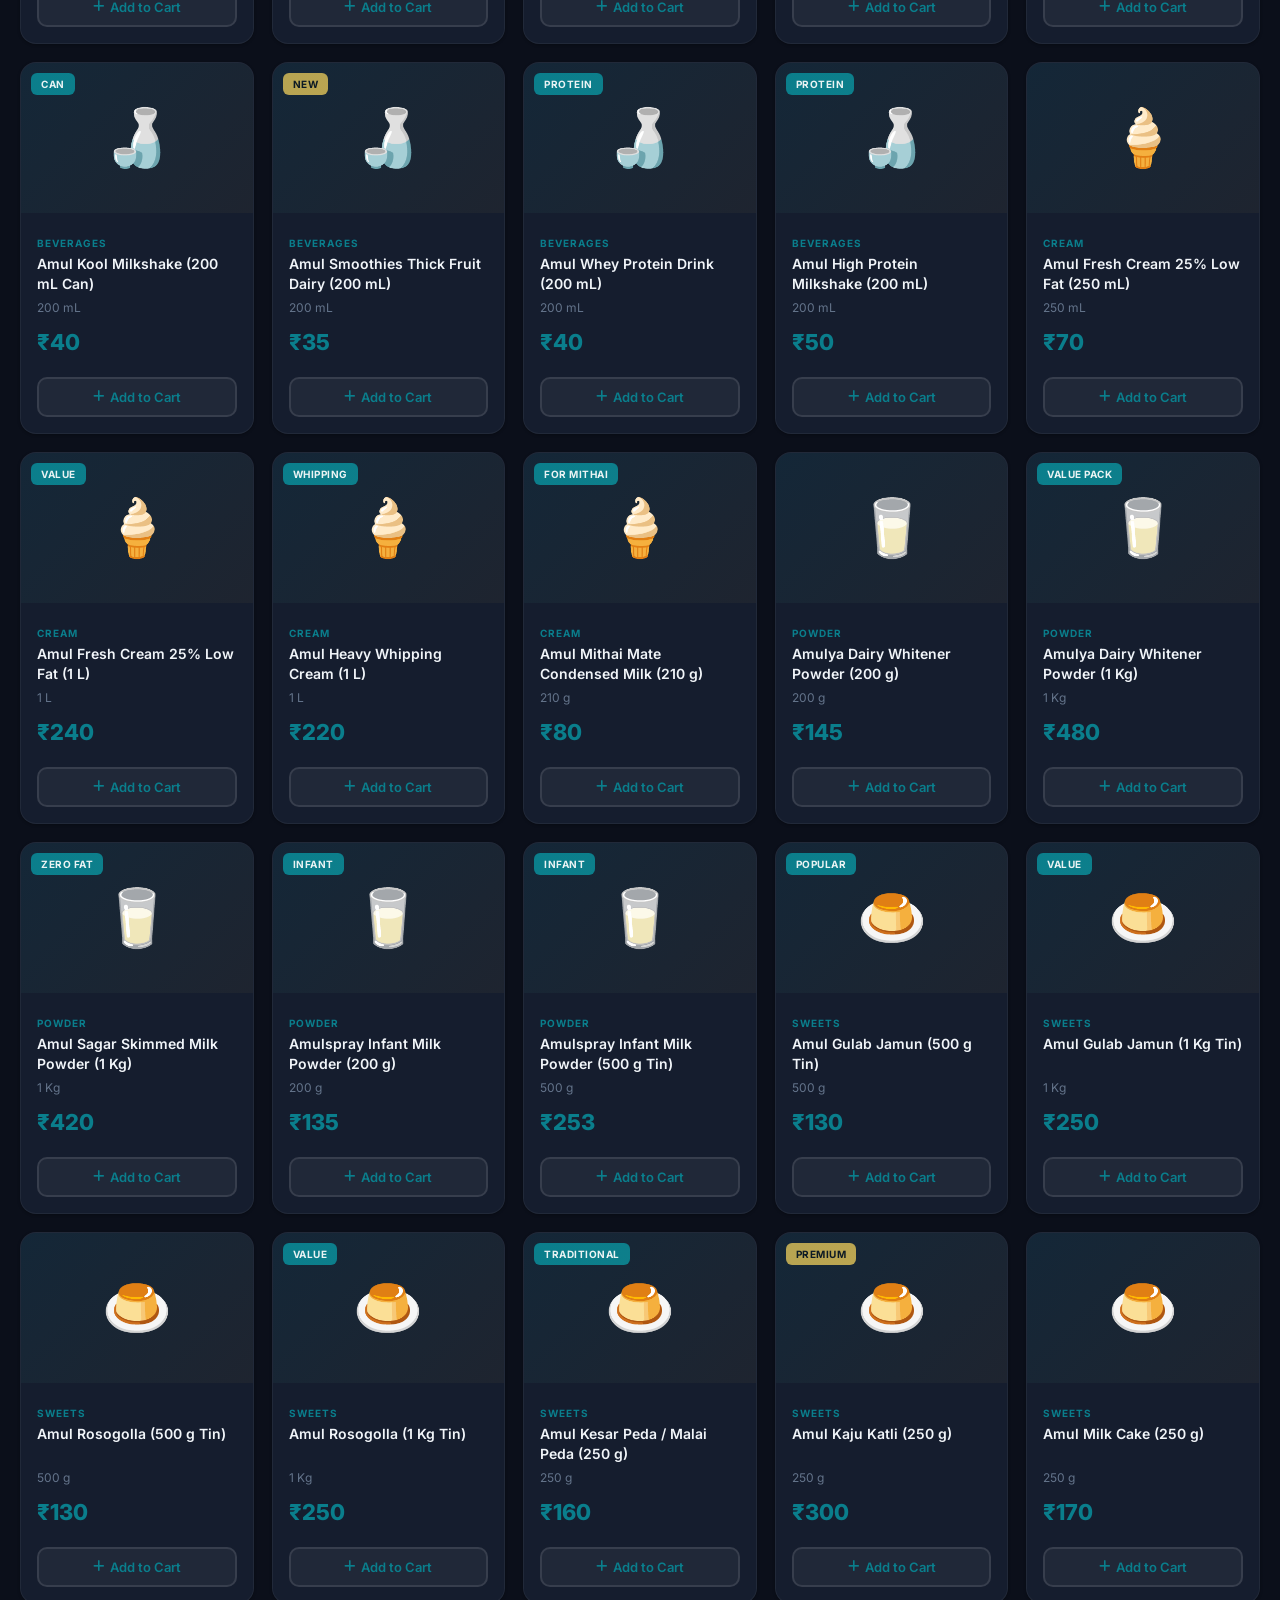
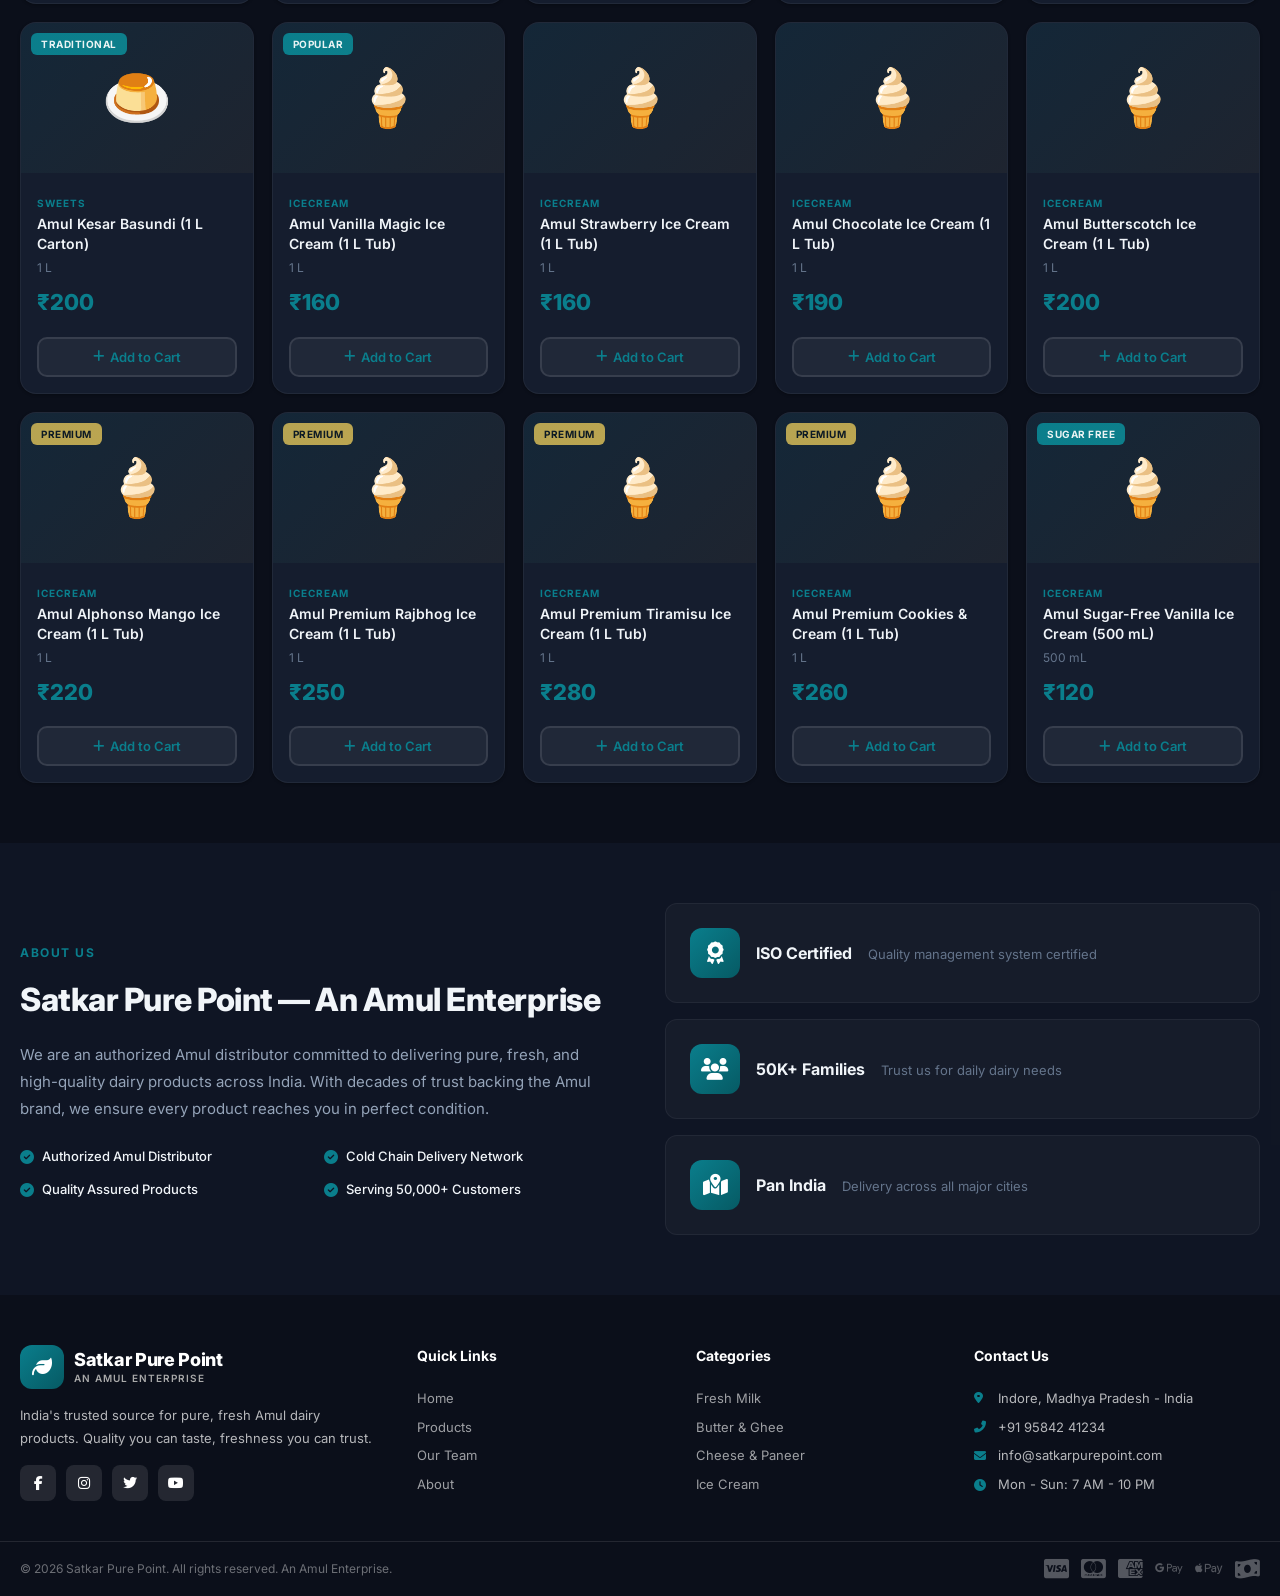
==== commit ec6dcf3f: "Add team directory page - Sanmeet Singh (Owner) & Gaurav Khare (Marketing)" ====
--- a/index.html
+++ b/index.html
@@ -18,7 +18,7 @@
             <span><i class="fas fa-clock"></i> Open: 7 AM - 10 PM</span>
         </div>
         <div class="topbar-right">
-            <span><i class="fas fa-phone-alt"></i> +91 98765 43210</span>
+            <span><i class="fas fa-phone-alt"></i> +91 95842 41234</span>
             <span><i class="fas fa-envelope"></i> info@satkarpurepoint.com</span>
         </div>
     </div>
@@ -91,6 +91,9 @@
         <button class="nav-item" data-category="icecream">
             <i class="fas fa-snowflake"></i> Ice Cream
         </button>
+        <a href="directory.html" class="nav-item" style="text-decoration:none">
+            <i class="fas fa-users"></i> Our Team
+        </a>
     </div>
 </nav>
 
@@ -106,7 +109,7 @@
                 <span class="actual-text">&nbsp;Shop Now&nbsp;</span>
                 <span aria-hidden="true" class="hover-text">&nbsp;Shop Now&nbsp;</span>
             </a>
-            <a href="#about" class="btn-outline"><i class="fas fa-play-circle"></i> Our Story</a>
+            <a href="directory.html" class="btn-outline"><i class="fas fa-users"></i> Our Team</a>
         </div>
         <div class="hero-stats">
             <div class="stat"><span class="stat-num">100+</span><span class="stat-label">Products</span></div>
@@ -256,8 +259,8 @@
             <h4>Quick Links</h4>
             <a href="#">Home</a>
             <a href="#products">Products</a>
-            <a href="#about">About Us</a>
-            <a href="#">Contact</a>
+            <a href="directory.html">Our Team</a>
+            <a href="#about">About</a>
         </div>
         <div class="footer-links">
             <h4>Categories</h4>
@@ -269,7 +272,7 @@
         <div class="footer-contact">
             <h4>Contact Us</h4>
             <p><i class="fas fa-map-marker-alt"></i> Indore, Madhya Pradesh - India</p>
-            <p><i class="fas fa-phone-alt"></i> +91 98765 43210</p>
+            <p><i class="fas fa-phone-alt"></i> +91 95842 41234</p>
             <p><i class="fas fa-envelope"></i> info@satkarpurepoint.com</p>
             <p><i class="fas fa-clock"></i> Mon - Sun: 7 AM - 10 PM</p>
         </div>
--- a/styles.css
+++ b/styles.css
@@ -1,25 +1,26 @@
 *, *::before, *::after { margin: 0; padding: 0; box-sizing: border-box; }
 
 :root {
-    --primary: #0d6e3a;
-    --primary-dark: #094d29;
-    --primary-light: #e8f5ee;
-    --accent: #d4a017;
+    --primary: #0a7e8c;
+    --primary-dark: #065a64;
+    --primary-light: #e0f4f4;
+    --accent: #c9a84c;
     --accent-light: #fdf6e3;
-    --dark: #0f1923;
-    --dark-2: #1a2736;
-    --gray-900: #1a1a2e;
-    --gray-700: #4a5568;
-    --gray-500: #718096;
-    --gray-300: #cbd5e0;
-    --gray-100: #f7fafc;
-    --white: #ffffff;
-    --danger: #e53e3e;
-    --success: #38a169;
-    --shadow-sm: 0 1px 3px rgba(0,0,0,0.08);
-    --shadow-md: 0 4px 14px rgba(0,0,0,0.1);
-    --shadow-lg: 0 10px 30px rgba(0,0,0,0.12);
-    --shadow-xl: 0 20px 50px rgba(0,0,0,0.15);
+    --dark: #0b0f1a;
+    --dark-2: #111827;
+    --gray-900: #0f172a;
+    --gray-700: #94a3b8;
+    --gray-500: #64748b;
+    --gray-300: #334155;
+    --gray-100: #1e293b;
+    --white: #f1f5f9;
+    --card-bg: #151d2e;
+    --danger: #ef4444;
+    --success: #10b981;
+    --shadow-sm: 0 1px 3px rgba(0,0,0,0.3);
+    --shadow-md: 0 4px 14px rgba(0,0,0,0.4);
+    --shadow-lg: 0 10px 30px rgba(0,0,0,0.5);
+    --shadow-xl: 0 20px 50px rgba(0,0,0,0.6);
     --radius: 12px;
     --radius-lg: 16px;
     --transition: all 0.3s cubic-bezier(0.4, 0, 0.2, 1);
@@ -27,8 +28,8 @@
 
 body {
     font-family: 'Inter', -apple-system, BlinkMacSystemFont, sans-serif;
-    background: var(--gray-100);
-    color: var(--dark);
+    background: var(--dark);
+    color: var(--white);
     line-height: 1.6;
     -webkit-font-smoothing: antialiased;
 }
@@ -37,10 +38,11 @@
 
 /* ═══ TOPBAR ═══ */
 .topbar {
-    background: var(--dark);
-    color: rgba(255,255,255,0.7);
+    background: #060a12;
+    color: rgba(255,255,255,0.5);
     font-size: 12px;
     padding: 8px 0;
+    border-bottom: 1px solid rgba(255,255,255,0.05);
 }
 .topbar-inner { display: flex; justify-content: space-between; align-items: center; }
 .topbar-left, .topbar-right { display: flex; gap: 20px; }
@@ -49,13 +51,14 @@
 
 /* ═══ HEADER ═══ */
 .header {
-    background: var(--white);
+    background: rgba(11, 15, 26, 0.95);
+    backdrop-filter: blur(20px);
     padding: 12px 0;
     position: sticky;
     top: 0;
     z-index: 100;
-    box-shadow: var(--shadow-sm);
-    border-bottom: 1px solid rgba(0,0,0,0.05);
+    box-shadow: 0 2px 20px rgba(0,0,0,0.3);
+    border-bottom: 1px solid rgba(255,255,255,0.05);
 }
 .header-inner {
     display: flex;
@@ -84,13 +87,13 @@
 .brand-name {
     font-size: 18px;
     font-weight: 800;
-    color: var(--dark);
+    color: var(--white);
     line-height: 1.2;
     letter-spacing: -0.3px;
 }
 .brand-tag {
     font-size: 10px;
-    color: var(--primary);
+    color: var(--accent);
     font-weight: 600;
     text-transform: uppercase;
     letter-spacing: 1px;
@@ -105,15 +108,17 @@
 .header-search input {
     width: 100%;
     padding: 11px 48px 11px 18px;
-    border: 2px solid var(--gray-300);
+    border: 2px solid rgba(255,255,255,0.1);
     border-radius: 10px;
     font-size: 14px;
     font-family: inherit;
     outline: none;
     transition: var(--transition);
-    background: var(--gray-100);
-}
-.header-search input:focus { border-color: var(--primary); background: var(--white); box-shadow: 0 0 0 3px rgba(13,110,58,0.1); }
+    background: rgba(255,255,255,0.05);
+    color: var(--white);
+}
+.header-search input::placeholder { color: var(--gray-500); }
+.header-search input:focus { border-color: var(--primary); background: rgba(255,255,255,0.08); box-shadow: 0 0 0 3px rgba(10,126,140,0.2); }
 .header-search button {
     position: absolute;
     right: 4px;
@@ -143,7 +148,7 @@
     transition: var(--transition);
     color: var(--gray-700);
 }
-.header-action:hover { background: var(--primary-light); color: var(--primary); }
+.header-action:hover { background: rgba(10,126,140,0.15); color: var(--primary); }
 .header-action i { font-size: 20px; }
 .header-action-label { font-size: 10px; font-weight: 600; }
 .cart-badge {
@@ -165,8 +170,9 @@
 
 /* ═══ NAVIGATION ═══ */
 .main-nav {
-    background: var(--white);
-    border-bottom: 1px solid rgba(0,0,0,0.06);
+    background: rgba(11, 15, 26, 0.9);
+    backdrop-filter: blur(20px);
+    border-bottom: 1px solid rgba(255,255,255,0.05);
     position: sticky;
     top: 68px;
     z-index: 90;
@@ -195,7 +201,7 @@
     white-space: nowrap;
     transition: var(--transition);
 }
-.nav-item:hover { background: var(--primary-light); color: var(--primary); }
+.nav-item:hover { background: rgba(10,126,140,0.15); color: var(--primary); }
 .nav-item.active { background: var(--primary); color: #fff; }
 .nav-item i { font-size: 12px; }
 
@@ -208,28 +214,31 @@
 .hero-bg {
     position: absolute;
     inset: 0;
-    background: linear-gradient(135deg, #0a5c2f 0%, #0d6e3a 40%, #147a44 70%, #0f5c33 100%);
+    background: linear-gradient(135deg, #060a12 0%, #0a1628 30%, #0d1f3c 60%, #091a2a 100%);
 }
 .hero-bg::after {
     content: '';
     position: absolute;
     inset: 0;
-    background: url("data:image/svg+xml,%3Csvg width='60' height='60' viewBox='0 0 60 60' xmlns='http://www.w3.org/2000/svg'%3E%3Cg fill='none' fill-rule='evenodd'%3E%3Cg fill='%23ffffff' fill-opacity='0.03'%3E%3Cpath d='M36 34v-4h-2v4h-4v2h4v4h2v-4h4v-2h-4zm0-30V0h-2v4h-4v2h4v4h2V6h4V4h-4zM6 34v-4H4v4H0v2h4v4h2v-4h4v-2H6zM6 4V0H4v4H0v2h4v4h2V6h4V4H6z'/%3E%3C/g%3E%3C/g%3E%3C/svg%3E");
+    background: 
+        radial-gradient(ellipse at 20% 50%, rgba(10,126,140,0.15) 0%, transparent 50%),
+        radial-gradient(ellipse at 80% 20%, rgba(201,168,76,0.08) 0%, transparent 40%),
+        radial-gradient(ellipse at 50% 80%, rgba(10,126,140,0.1) 0%, transparent 50%);
 }
 .hero-content { position: relative; z-index: 2; text-align: center; max-width: 700px; margin: 0 auto; }
 .hero-badge {
     display: inline-flex;
     align-items: center;
     gap: 6px;
-    background: rgba(255,255,255,0.15);
+    background: rgba(10,126,140,0.2);
     backdrop-filter: blur(10px);
-    color: #fff;
+    color: var(--accent);
     padding: 6px 16px;
     border-radius: 20px;
     font-size: 12px;
     font-weight: 600;
     margin-bottom: 20px;
-    border: 1px solid rgba(255,255,255,0.2);
+    border: 1px solid rgba(201,168,76,0.3);
 }
 .hero h1 {
     font-family: 'Playfair Display', serif;
@@ -261,8 +270,8 @@
 }
 .button {
     --border-right: 6px;
-    --text-stroke-color: rgba(255,255,255,0.6);
-    --animation-color: #37FF8B;
+    --text-stroke-color: rgba(255,255,255,0.4);
+    --animation-color: #c9a84c;
     --fs-size: 1em;
     letter-spacing: 3px;
     font-size: var(--fs-size);
@@ -287,7 +296,7 @@
 }
 .button:hover .hover-text {
     width: 100%;
-    filter: drop-shadow(0 0 23px var(--animation-color));
+    filter: drop-shadow(0 0 20px rgba(201,168,76,0.5));
 }
 
 .btn-primary {
@@ -339,8 +348,8 @@
 
 /* ═══ FEATURES STRIP ═══ */
 .features-strip {
-    background: var(--white);
-    border-bottom: 1px solid rgba(0,0,0,0.06);
+    background: rgba(21, 29, 46, 0.8);
+    border-bottom: 1px solid rgba(255,255,255,0.05);
     padding: 20px 0;
 }
 .features-grid {
@@ -357,7 +366,7 @@
 .feature-icon {
     width: 42px;
     height: 42px;
-    background: var(--primary-light);
+    background: rgba(10,126,140,0.15);
     border-radius: 10px;
     display: flex;
     align-items: center;
@@ -366,7 +375,7 @@
     font-size: 16px;
     flex-shrink: 0;
 }
-.feature strong { display: block; font-size: 13px; font-weight: 600; color: var(--dark); }
+.feature strong { display: block; font-size: 13px; font-weight: 600; color: var(--white); }
 .feature span { font-size: 11px; color: var(--gray-500); }
 
 /* ═══ PRODUCTS ═══ */
@@ -389,7 +398,7 @@
 .section-header h2 {
     font-size: 30px;
     font-weight: 800;
-    color: var(--dark);
+    color: var(--white);
     letter-spacing: -0.5px;
 }
 .product-count { font-size: 13px; color: var(--gray-500); }
@@ -401,18 +410,19 @@
 }
 
 .product-card {
-    background: var(--white);
+    background: var(--card-bg);
     border-radius: var(--radius-lg);
     overflow: hidden;
     box-shadow: var(--shadow-sm);
     transition: var(--transition);
     cursor: pointer;
     position: relative;
-    border: 1px solid rgba(0,0,0,0.04);
+    border: 1px solid rgba(255,255,255,0.05);
 }
 .product-card:hover {
     transform: translateY(-4px);
     box-shadow: var(--shadow-lg);
+    border-color: rgba(10,126,140,0.3);
 }
 
 .product-img {
@@ -421,7 +431,7 @@
     align-items: center;
     justify-content: center;
     font-size: 56px;
-    background: linear-gradient(135deg, var(--primary-light), #d4edda);
+    background: linear-gradient(135deg, rgba(10,126,140,0.1), rgba(201,168,76,0.05));
     position: relative;
 }
 .product-tag {
@@ -451,7 +461,7 @@
 .product-title {
     font-size: 14px;
     font-weight: 600;
-    color: var(--dark);
+    color: var(--white);
     line-height: 1.4;
     min-height: 40px;
     margin-bottom: 4px;
@@ -469,9 +479,9 @@
 .btn-add {
     width: 100%;
     padding: 10px;
-    background: var(--gray-100);
+    background: rgba(255,255,255,0.05);
     color: var(--primary);
-    border: 2px solid transparent;
+    border: 2px solid rgba(255,255,255,0.1);
     border-radius: 10px;
     font-size: 13px;
     font-weight: 600;
@@ -483,13 +493,13 @@
     justify-content: center;
     gap: 6px;
 }
-.btn-add:hover { background: var(--primary); color: #fff; }
+.btn-add:hover { background: var(--primary); color: #fff; border-color: var(--primary); }
 .btn-add.added { background: var(--success); color: #fff; border-color: var(--success); }
 
 /* ═══ ABOUT ═══ */
 .about-section {
     padding: 60px 0;
-    background: var(--white);
+    background: rgba(21, 29, 46, 0.5);
 }
 .about-grid {
     display: grid;
@@ -501,7 +511,7 @@
     font-size: 32px;
     font-weight: 800;
     margin: 8px 0 16px;
-    color: var(--dark);
+    color: var(--white);
     letter-spacing: -0.5px;
 }
 .about-content p {
@@ -517,7 +527,7 @@
     gap: 8px;
     font-size: 13px;
     font-weight: 500;
-    color: var(--dark);
+    color: var(--white);
 }
 .about-point i { color: var(--primary); font-size: 14px; }
 
@@ -527,16 +537,16 @@
     align-items: center;
     gap: 16px;
     padding: 24px;
-    background: var(--gray-100);
+    background: rgba(255,255,255,0.03);
     border-radius: var(--radius);
     transition: var(--transition);
-    border: 1px solid transparent;
-}
-.about-card:hover { border-color: var(--primary); background: var(--primary-light); }
+    border: 1px solid rgba(255,255,255,0.05);
+}
+.about-card:hover { border-color: rgba(10,126,140,0.4); background: rgba(10,126,140,0.08); }
 .about-card-icon {
     width: 50px;
     height: 50px;
-    background: var(--primary);
+    background: linear-gradient(135deg, var(--primary), var(--primary-dark));
     border-radius: 12px;
     display: flex;
     align-items: center;
@@ -545,7 +555,7 @@
     font-size: 22px;
     flex-shrink: 0;
 }
-.about-card h3 { font-size: 16px; font-weight: 700; color: var(--dark); }
+.about-card h3 { font-size: 16px; font-weight: 700; color: var(--white); }
 .about-card p { font-size: 13px; color: var(--gray-500); margin-top: 2px; }
 
 /* ═══ CART DRAWER ═══ */
@@ -567,12 +577,13 @@
     width: 400px;
     max-width: 92vw;
     height: 100%;
-    background: var(--white);
+    background: var(--dark-2);
     z-index: 999;
     display: flex;
     flex-direction: column;
     transition: right 0.4s cubic-bezier(0.4, 0, 0.2, 1);
     box-shadow: var(--shadow-xl);
+    border-left: 1px solid rgba(255,255,255,0.05);
 }
 .cart-drawer.open { right: 0; }
 
@@ -581,15 +592,15 @@
     justify-content: space-between;
     align-items: center;
     padding: 20px 24px;
-    border-bottom: 1px solid var(--gray-100);
-}
-.cart-drawer-header h3 { font-size: 18px; font-weight: 700; display: flex; align-items: center; gap: 8px; }
+    border-bottom: 1px solid rgba(255,255,255,0.05);
+}
+.cart-drawer-header h3 { font-size: 18px; font-weight: 700; display: flex; align-items: center; gap: 8px; color: var(--white); }
 .cart-drawer-header h3 i { color: var(--primary); }
 .drawer-close {
     width: 36px;
     height: 36px;
     border: none;
-    background: var(--gray-100);
+    background: rgba(255,255,255,0.05);
     border-radius: 8px;
     cursor: pointer;
     font-size: 16px;
@@ -616,13 +627,13 @@
     display: flex;
     gap: 14px;
     padding: 14px 0;
-    border-bottom: 1px solid var(--gray-100);
+    border-bottom: 1px solid rgba(255,255,255,0.05);
     align-items: center;
 }
 .cart-item-icon {
     width: 50px;
     height: 50px;
-    background: var(--primary-light);
+    background: rgba(10,126,140,0.1);
     border-radius: 10px;
     display: flex;
     align-items: center;
@@ -631,7 +642,7 @@
     flex-shrink: 0;
 }
 .cart-item-info { flex: 1; }
-.cart-item-name { font-size: 13px; font-weight: 600; color: var(--dark); line-height: 1.3; }
+.cart-item-name { font-size: 13px; font-weight: 600; color: var(--white); line-height: 1.3; }
 .cart-item-price { font-size: 14px; font-weight: 700; color: var(--primary); margin-top: 2px; }
 .cart-item-qty {
     display: flex;
@@ -642,8 +653,8 @@
 .qty-btn {
     width: 26px;
     height: 26px;
-    border: 1px solid var(--gray-300);
-    background: var(--white);
+    border: 1px solid rgba(255,255,255,0.1);
+    background: rgba(255,255,255,0.05);
     border-radius: 6px;
     cursor: pointer;
     font-size: 12px;
@@ -651,6 +662,7 @@
     align-items: center;
     justify-content: center;
     transition: var(--transition);
+    color: var(--white);
 }
 .qty-btn:hover { border-color: var(--primary); color: var(--primary); }
 .cart-item-qty span { font-size: 13px; font-weight: 600; min-width: 20px; text-align: center; }
@@ -667,7 +679,7 @@
 
 .cart-drawer-footer {
     padding: 20px 24px;
-    border-top: 2px solid var(--gray-100);
+    border-top: 2px solid rgba(255,255,255,0.05);
 }
 .cart-subtotal {
     display: flex;
@@ -675,6 +687,7 @@
     font-size: 16px;
     font-weight: 700;
     margin-bottom: 14px;
+    color: var(--white);
 }
 .btn-checkout {
     width: 100%;
@@ -711,7 +724,7 @@
 .modal-overlay.open { opacity: 1; visibility: visible; }
 
 .quick-view-modal {
-    background: var(--white);
+    background: var(--dark-2);
     border-radius: var(--radius-lg);
     width: 92%;
     max-width: 600px;
@@ -720,6 +733,7 @@
     position: relative;
     transform: scale(0.9);
     transition: transform 0.3s ease;
+    border: 1px solid rgba(255,255,255,0.05);
 }
 .modal-overlay.open .quick-view-modal { transform: scale(1); }
 
@@ -730,7 +744,7 @@
     width: 34px;
     height: 34px;
     border: none;
-    background: var(--gray-100);
+    background: rgba(255,255,255,0.1);
     border-radius: 8px;
     cursor: pointer;
     font-size: 14px;
@@ -747,18 +761,18 @@
     align-items: center;
     justify-content: center;
     font-size: 80px;
-    background: linear-gradient(135deg, var(--primary-light), #d4edda);
+    background: linear-gradient(135deg, rgba(10,126,140,0.15), rgba(201,168,76,0.05));
     border-radius: var(--radius-lg) var(--radius-lg) 0 0;
 }
 .qv-details { padding: 28px; }
 .qv-category {
     font-size: 11px;
     font-weight: 700;
-    color: var(--primary);
+    color: var(--accent);
     text-transform: uppercase;
     letter-spacing: 1.5px;
 }
-.qv-details h2 { font-size: 22px; font-weight: 700; margin: 6px 0; color: var(--dark); }
+.qv-details h2 { font-size: 22px; font-weight: 700; margin: 6px 0; color: var(--white); }
 .qv-size { font-size: 14px; color: var(--gray-500); }
 .qv-price { font-size: 30px; font-weight: 800; color: var(--primary); margin: 14px 0; }
 .qv-qty {
@@ -770,16 +784,16 @@
 .qv-qty button {
     width: 38px;
     height: 38px;
-    border: 2px solid var(--gray-300);
-    background: var(--white);
+    border: 2px solid rgba(255,255,255,0.1);
+    background: rgba(255,255,255,0.05);
     border-radius: 8px;
     cursor: pointer;
     font-size: 14px;
-    color: var(--dark);
+    color: var(--white);
     transition: var(--transition);
 }
 .qv-qty button:hover { border-color: var(--primary); color: var(--primary); }
-.qv-qty span { font-size: 18px; font-weight: 700; min-width: 30px; text-align: center; }
+.qv-qty span { font-size: 18px; font-weight: 700; min-width: 30px; text-align: center; color: var(--white); }
 .btn-add-cart {
     width: 100%;
     padding: 14px;
